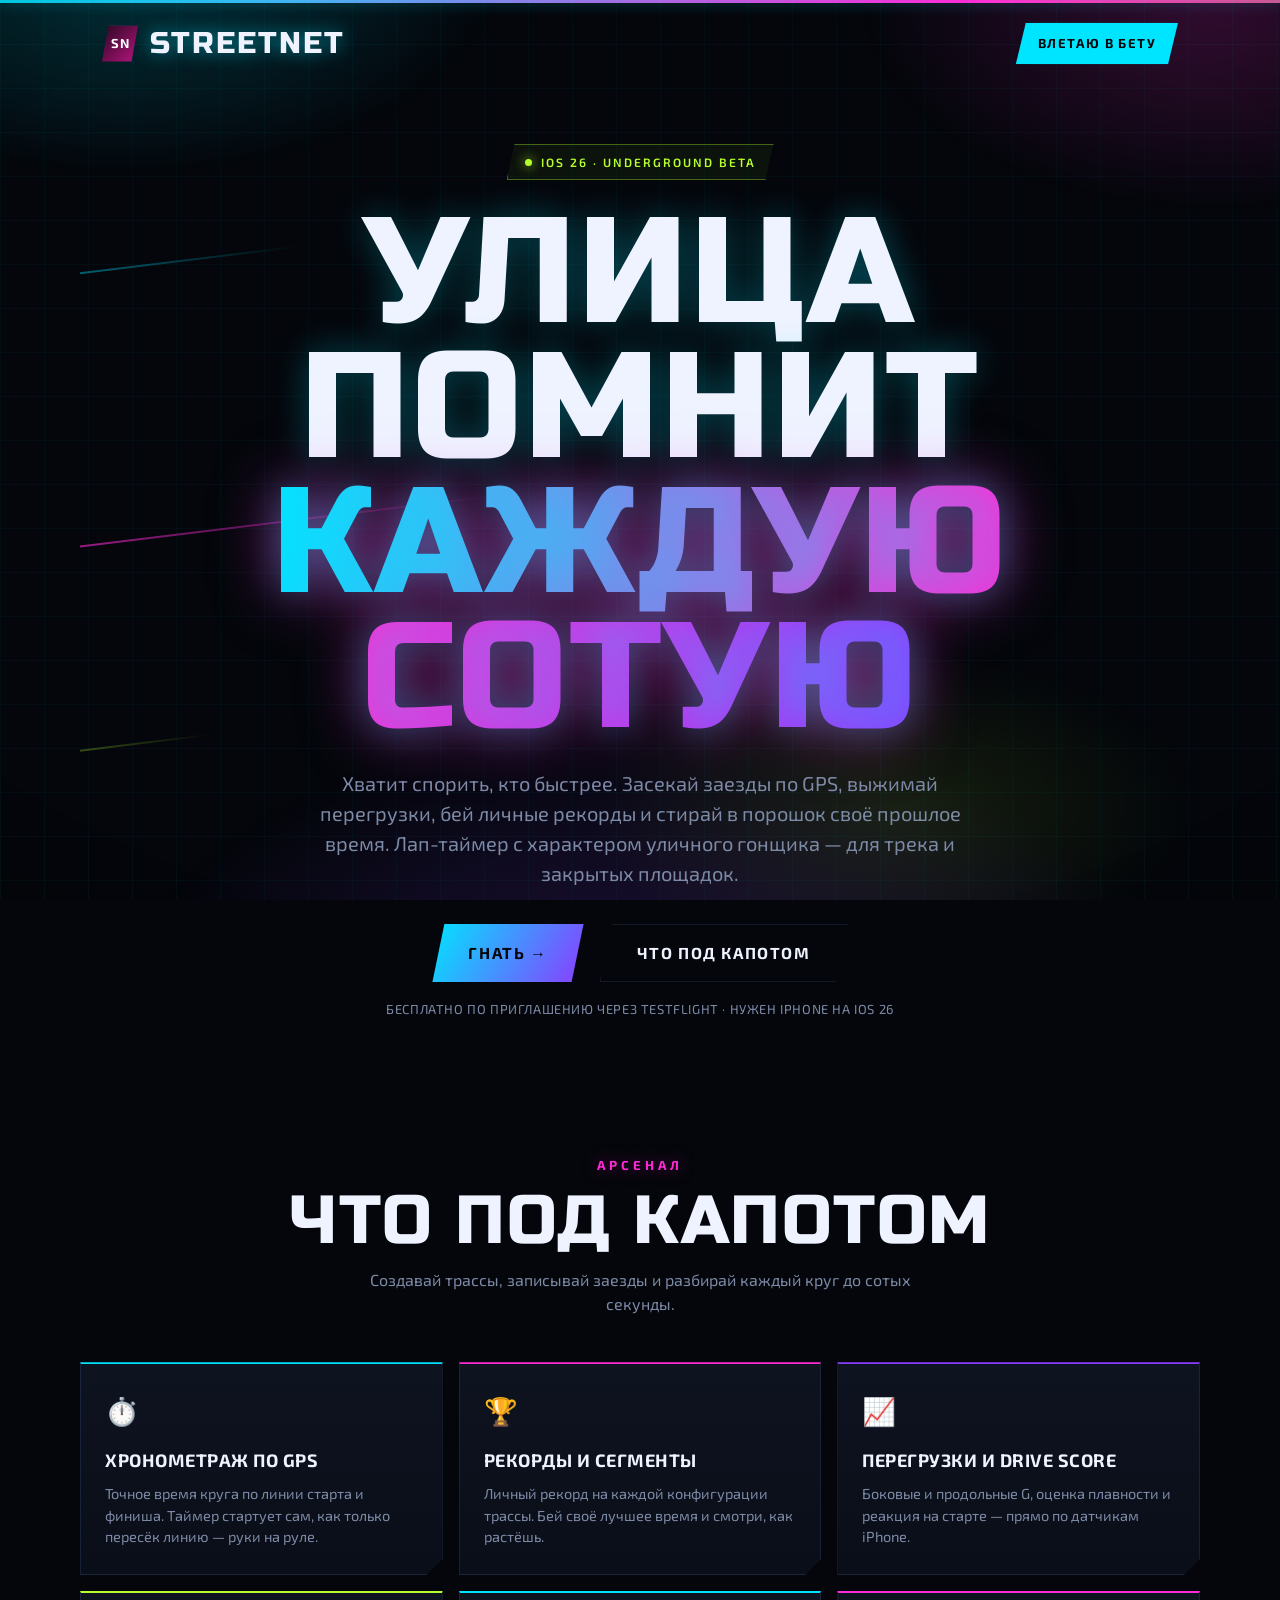
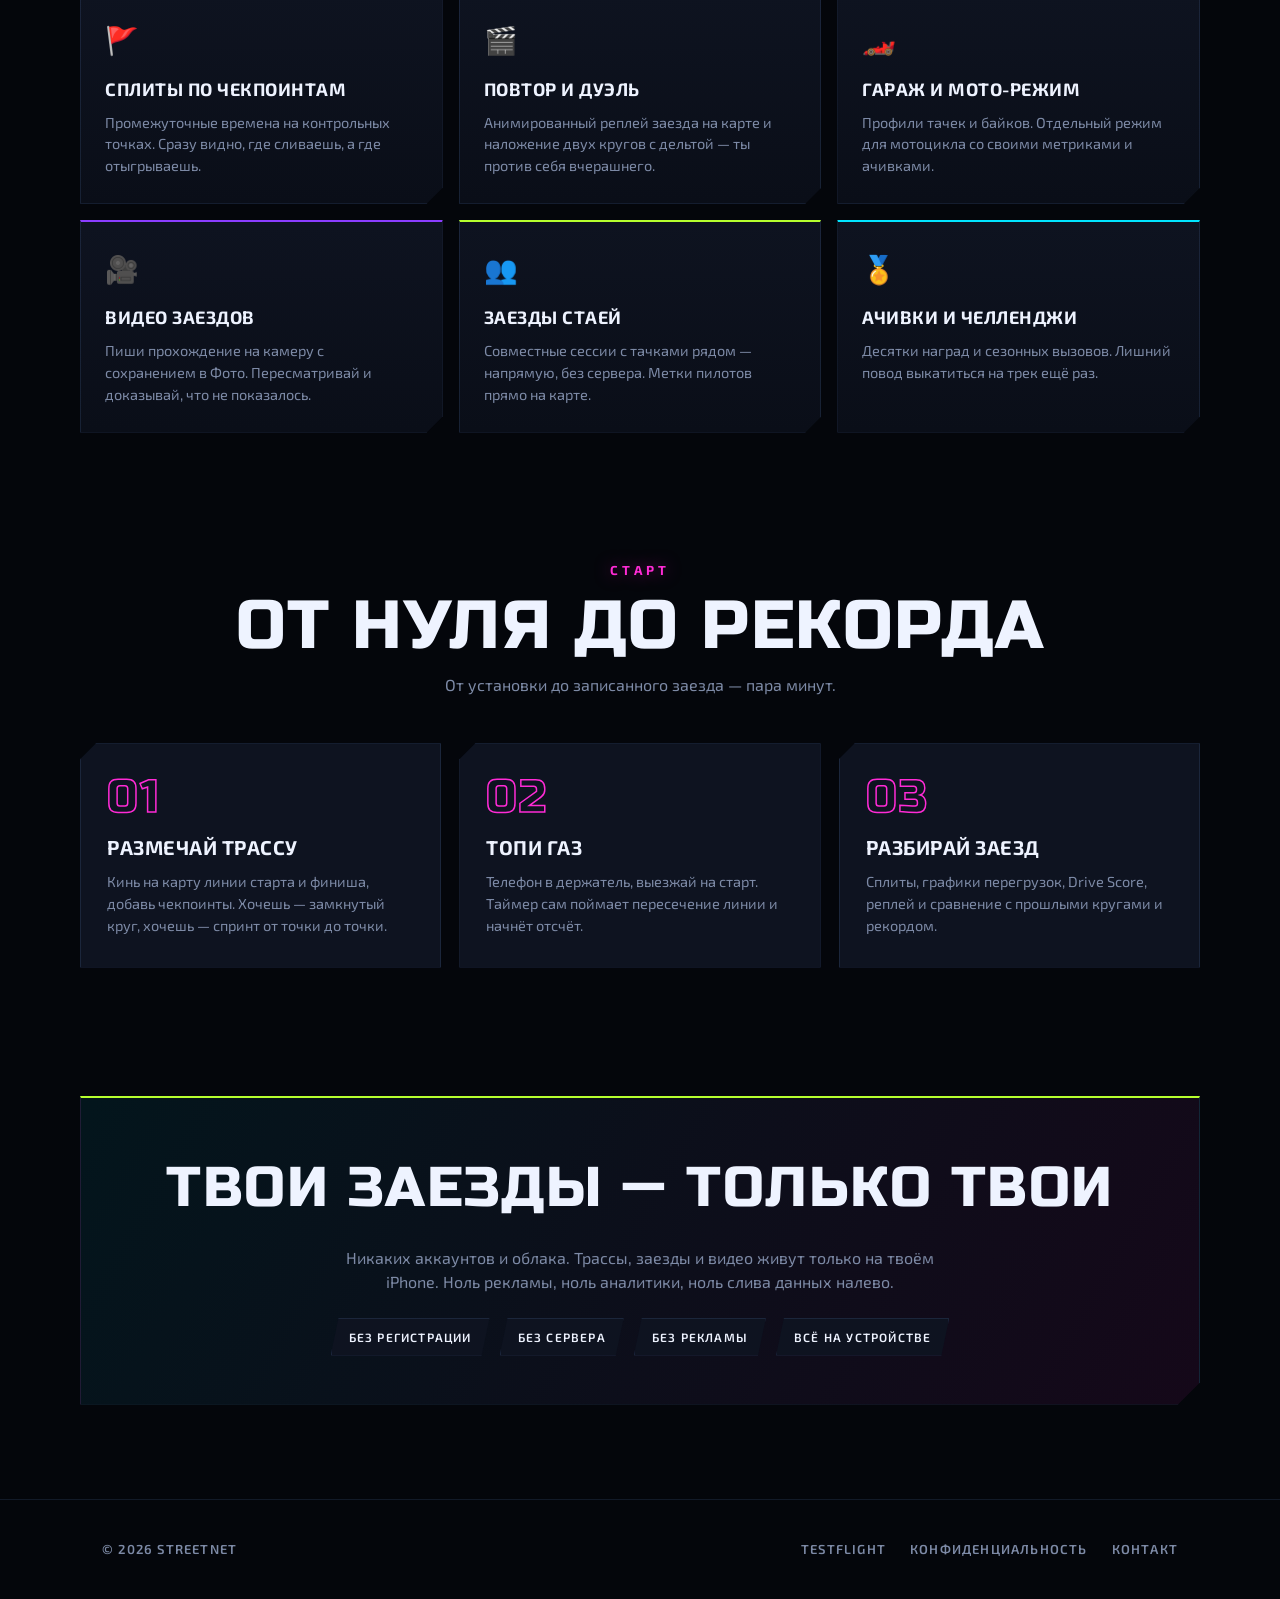
==== index.html @ c1e4ce94 "StreetNet landing + privacy policy (NFS Underground style)" ====
<!DOCTYPE html>
<html lang="ru">
<head>
<meta charset="UTF-8">
<meta name="viewport" content="width=device-width, initial-scale=1.0">
<title>StreetNet — лап-таймер с характером уличного гонщика</title>
<meta name="description" content="StreetNet — лап-таймер и сегменты для машины. Засекай заезды по GPS, выжимай перегрузки, бей рекорды и стирай своё прошлое время. Всё на устройстве.">
<meta property="og:title" content="StreetNet — улица помнит каждую сотую">
<meta property="og:description" content="Лап-таймер и сегменты для машины. Засекай заезды, выжимай перегрузки, бей рекорды.">
<meta property="og:type" content="website">
<link rel="preconnect" href="https://fonts.googleapis.com">
<link rel="preconnect" href="https://fonts.gstatic.com" crossorigin>
<link href="https://fonts.googleapis.com/css2?family=Exo+2:wght@300;400;500;600;700;800&family=Russo+One&display=swap" rel="stylesheet">
<link rel="stylesheet" href="style.css">
</head>
<body>
<div class="topline"></div>

<nav>
  <a class="logo" href="index.html">
    <span class="mark">SN</span>
    <span>StreetNet</span>
  </a>
  <a class="nav-cta" href="https://testflight.apple.com/join/8xhweDEq" target="_blank" rel="noopener"><span>Влетаю в бету</span></a>
</nav>

<main>
  <header class="hero wrap">
    <div class="streaks"><i></i><i></i><i></i></div>
    <div class="badge"><span class="dot"></span><span>iOS 26 · Underground Beta</span></div>
    <h1>Улица помнит<br><span class="grad">каждую сотую</span></h1>
    <p class="lead">Хватит спорить, кто быстрее. Засекай заезды по GPS, выжимай перегрузки, бей личные рекорды и стирай в порошок своё прошлое время. Лап-таймер с характером уличного гонщика — для трека и закрытых площадок.</p>
    <div class="cta-row">
      <a class="btn btn-primary" href="https://testflight.apple.com/join/8xhweDEq" target="_blank" rel="noopener"><span>Гнать →</span></a>
      <a class="btn btn-ghost" href="#features"><span>Что под капотом</span></a>
    </div>
    <p class="fine">Бесплатно по приглашению через TestFlight · нужен iPhone на iOS 26</p>
  </header>

  <section class="block wrap" id="features">
    <div class="eyebrow">Арсенал</div>
    <h2 class="h2">Что под капотом</h2>
    <p class="sub">Создавай трассы, записывай заезды и разбирай каждый круг до сотых секунды.</p>
    <div class="grid">
      <div class="card c-cyan">
        <div class="ico">⏱️</div>
        <h3>Хронометраж по GPS</h3>
        <p>Точное время круга по линии старта и финиша. Таймер стартует сам, как только пересёк линию — руки на руле.</p>
      </div>
      <div class="card c-pink">
        <div class="ico">🏆</div>
        <h3>Рекорды и сегменты</h3>
        <p>Личный рекорд на каждой конфигурации трассы. Бей своё лучшее время и смотри, как растёшь.</p>
      </div>
      <div class="card c-violet">
        <div class="ico">📈</div>
        <h3>Перегрузки и Drive Score</h3>
        <p>Боковые и продольные G, оценка плавности и реакция на старте — прямо по датчикам iPhone.</p>
      </div>
      <div class="card c-lime">
        <div class="ico">🚩</div>
        <h3>Сплиты по чекпоинтам</h3>
        <p>Промежуточные времена на контрольных точках. Сразу видно, где сливаешь, а где отыгрываешь.</p>
      </div>
      <div class="card c-cyan">
        <div class="ico">🎬</div>
        <h3>Повтор и дуэль</h3>
        <p>Анимированный реплей заезда на карте и наложение двух кругов с дельтой — ты против себя вчерашнего.</p>
      </div>
      <div class="card c-pink">
        <div class="ico">🏎️</div>
        <h3>Гараж и мото-режим</h3>
        <p>Профили тачек и байков. Отдельный режим для мотоцикла со своими метриками и ачивками.</p>
      </div>
      <div class="card c-violet">
        <div class="ico">🎥</div>
        <h3>Видео заездов</h3>
        <p>Пиши прохождение на камеру с сохранением в Фото. Пересматривай и доказывай, что не показалось.</p>
      </div>
      <div class="card c-lime">
        <div class="ico">👥</div>
        <h3>Заезды стаей</h3>
        <p>Совместные сессии с тачками рядом — напрямую, без сервера. Метки пилотов прямо на карте.</p>
      </div>
      <div class="card c-cyan">
        <div class="ico">🏅</div>
        <h3>Ачивки и челленджи</h3>
        <p>Десятки наград и сезонных вызовов. Лишний повод выкатиться на трек ещё раз.</p>
      </div>
    </div>
  </section>

  <section class="block wrap">
    <div class="eyebrow">Старт</div>
    <h2 class="h2">От нуля до рекорда</h2>
    <p class="sub">От установки до записанного заезда — пара минут.</p>
    <div class="steps">
      <div class="step">
        <h3>Размечай трассу</h3>
        <p>Кинь на карту линии старта и финиша, добавь чекпоинты. Хочешь — замкнутый круг, хочешь — спринт от точки до точки.</p>
      </div>
      <div class="step">
        <h3>Топи газ</h3>
        <p>Телефон в держатель, выезжай на старт. Таймер сам поймает пересечение линии и начнёт отсчёт.</p>
      </div>
      <div class="step">
        <h3>Разбирай заезд</h3>
        <p>Сплиты, графики перегрузок, Drive Score, реплей и сравнение с прошлыми кругами и рекордом.</p>
      </div>
    </div>
  </section>

  <section class="block wrap">
    <div class="privacy-strip">
      <h2>Твои заезды — только твои</h2>
      <p>Никаких аккаунтов и облака. Трассы, заезды и видео живут только на твоём iPhone. Ноль рекламы, ноль аналитики, ноль слива данных налево.</p>
      <div class="pill-row">
        <span class="pill"><span>Без регистрации</span></span>
        <span class="pill"><span>Без сервера</span></span>
        <span class="pill"><span>Без рекламы</span></span>
        <span class="pill"><span>Всё на устройстве</span></span>
      </div>
    </div>
  </section>
</main>

<footer>
  <div class="wrap foot">
    <div>© 2026 StreetNet</div>
    <div class="links">
      <a href="https://testflight.apple.com/join/8xhweDEq" target="_blank" rel="noopener">TestFlight</a>
      <a href="privacy.html">Конфиденциальность</a>
      <a href="mailto:zhukov531@gmail.com">Контакт</a>
    </div>
  </div>
</footer>

</body>
</html>
---- style.css ----
:root {
  --bg: #04060b;
  --bg-soft: #0a0e18;
  --panel: #0e1320;
  --panel-2: #141a2b;
  --text: #eef3ff;
  --muted: #7d8aa6;
  --cyan: #00e5ff;
  --pink: #ff2bd6;
  --lime: #b6ff2e;
  --violet: #8b3dff;
  --amber: #ff8a00;
  --border: rgba(120,170,255,.12);
  --max: 1120px;
}

* { box-sizing: border-box; margin: 0; padding: 0; }
html { scroll-behavior: smooth; }
body {
  font-family: "Exo 2", -apple-system, BlinkMacSystemFont, "Segoe UI", sans-serif;
  background: var(--bg);
  color: var(--text);
  line-height: 1.5;
  -webkit-font-smoothing: antialiased;
  overflow-x: hidden;
}
a { color: inherit; text-decoration: none; }
.wrap { width: 100%; max-width: var(--max); margin: 0 auto; padding: 0 22px; }

/* wet-night neon ambient */
body::before {
  content: "";
  position: fixed; inset: 0; z-index: 0; pointer-events: none;
  background:
    radial-gradient(48% 40% at 10% -5%, rgba(0,229,255,.22), transparent 62%),
    radial-gradient(45% 38% at 95% 0%, rgba(255,43,214,.20), transparent 62%),
    radial-gradient(70% 60% at 50% 116%, rgba(139,61,255,.22), transparent 60%),
    radial-gradient(40% 30% at 70% 90%, rgba(182,255,46,.10), transparent 60%);
}
/* tech grid + vignette */
body::after {
  content: "";
  position: fixed; inset: 0; z-index: 0; pointer-events: none;
  background-image:
    linear-gradient(rgba(0,229,255,.035) 1px, transparent 1px),
    linear-gradient(90deg, rgba(0,229,255,.035) 1px, transparent 1px),
    radial-gradient(120% 100% at 50% 50%, transparent 55%, rgba(0,0,0,.6) 100%);
  background-size: 44px 44px, 44px 44px, 100% 100%;
}
main, nav, footer { position: relative; z-index: 1; }

/* running neon strip */
.topline { height: 3px; width: 100%; background: linear-gradient(90deg, var(--cyan), var(--pink), var(--lime), var(--violet), var(--cyan)); background-size: 300% 100%; animation: slide 5s linear infinite; box-shadow: 0 0 14px rgba(0,229,255,.5); }
@keyframes slide { to { background-position: 300% 0; } }

/* nav */
nav { display: flex; align-items: center; justify-content: space-between; padding: 18px 22px; max-width: var(--max); margin: 0 auto; }
.logo { display: flex; align-items: center; gap: 12px; font-family: "Russo One", sans-serif; font-size: 30px; letter-spacing: 2px; text-transform: uppercase; }
.logo .mark {
  width: 36px; height: 36px;
  background: linear-gradient(135deg, #2a0820, #b6147f);
  display: grid; place-items: center;
  clip-path: polygon(18% 0, 100% 0, 82% 100%, 0 100%);
  font-family: "Exo 2"; font-weight: 700; font-size: 13px; color: #fff; letter-spacing: .5px;
  box-shadow: 0 0 22px rgba(255,43,214,.6);
}
.logo span:last-child { text-shadow: 0 0 18px rgba(0,229,255,.55); }
.nav-cta {
  padding: 11px 22px; font-family: "Exo 2"; font-weight: 700; font-size: 13px; text-transform: uppercase; letter-spacing: 1.4px;
  color: #04060b; background: var(--cyan);
  clip-path: polygon(10px 0, 100% 0, calc(100% - 10px) 100%, 0 100%);
  box-shadow: 0 0 24px rgba(0,229,255,.5); transition: box-shadow .15s, transform .15s;
}
.nav-cta:hover { box-shadow: 0 0 40px rgba(0,229,255,.9); transform: translateY(-1px); }

/* hero */
.hero { text-align: center; padding: 60px 0 72px; position: relative; }
.hero .streaks { position: absolute; inset: 0; overflow: hidden; pointer-events: none; z-index: -1; opacity: .6; }
.hero .streaks i { position: absolute; height: 2px; left: -40%; width: 60%; transform: skewY(-7deg); animation: streak 3s linear infinite; }
.hero .streaks i:nth-child(1){ top: 20%; background: linear-gradient(90deg, transparent, var(--cyan), transparent); }
.hero .streaks i:nth-child(2){ top: 46%; width: 78%; background: linear-gradient(90deg, transparent, var(--pink), transparent); animation-delay: 1s; animation-duration: 2.4s; }
.hero .streaks i:nth-child(3){ top: 68%; width: 52%; background: linear-gradient(90deg, transparent, var(--lime), transparent); animation-delay: .5s; animation-duration: 3.6s; }
@keyframes streak { from { left: -60%; opacity: 0; } 12%{opacity:1;} 88%{opacity:1;} to { left: 112%; opacity: 0; } }

.badge {
  display: inline-flex; align-items: center; gap: 9px;
  padding: 8px 17px; font-family: "Exo 2"; font-weight: 600; font-size: 12px; letter-spacing: 2px; text-transform: uppercase; color: var(--lime);
  background: rgba(182,255,46,.05); border: 1px solid rgba(182,255,46,.35);
  clip-path: polygon(8px 0, 100% 0, calc(100% - 8px) 100%, 0 100%); margin-bottom: 26px;
}
.badge .dot { width: 7px; height: 7px; border-radius: 50%; background: var(--lime); box-shadow: 0 0 12px var(--lime); animation: pulse 1.3s ease-in-out infinite; }
@keyframes pulse { 50% { opacity: .3; } }

.hero h1 {
  font-family: "Russo One", sans-serif; text-transform: uppercase;
  font-size: clamp(54px, 13vw, 150px); line-height: .9; letter-spacing: 2px; font-weight: 400;
  margin-bottom: 22px; text-shadow: 0 0 36px rgba(0,229,255,.3);
}
.hero h1 .grad {
  background: linear-gradient(100deg, var(--cyan), var(--pink) 55%, var(--violet));
  -webkit-background-clip: text; background-clip: text; -webkit-text-fill-color: transparent;
  filter: drop-shadow(0 0 30px rgba(255,43,214,.6));
}
.hero p.lead { font-size: clamp(16px, 2.4vw, 20px); color: var(--muted); max-width: 650px; margin: 0 auto 36px; font-weight: 400; }
.cta-row { display: flex; gap: 16px; justify-content: center; flex-wrap: wrap; }

.btn {
  display: inline-flex; align-items: center; gap: 10px;
  padding: 16px 36px; font-family: "Exo 2"; font-weight: 700; font-size: 16px; text-transform: uppercase; letter-spacing: 1.6px;
  clip-path: polygon(12px 0, 100% 0, calc(100% - 12px) 100%, 0 100%);
  transition: transform .15s, box-shadow .15s;
}
.btn-primary { background: linear-gradient(120deg, var(--cyan), var(--violet)); color: #04060b; box-shadow: 0 0 36px rgba(0,229,255,.55); }
.btn-primary:hover { transform: translateY(-2px); box-shadow: 0 0 56px rgba(0,229,255,.9); }
.btn-ghost { background: transparent; color: var(--text); border: 1px solid var(--border); }
.btn-ghost:hover { transform: translateY(-2px); border-color: var(--pink); box-shadow: 0 0 30px rgba(255,43,214,.4); }
.hero .fine { margin-top: 18px; font-size: 13px; color: var(--muted); letter-spacing: .6px; text-transform: uppercase; }

/* sections */
section.block { padding: 64px 0; }
.eyebrow { text-align: center; color: var(--pink); font-family: "Exo 2"; font-weight: 700; font-size: 13px; letter-spacing: 4px; text-transform: uppercase; margin-bottom: 14px; text-shadow: 0 0 16px rgba(255,43,214,.5); }
.h2 { text-align: center; font-family: "Russo One", sans-serif; text-transform: uppercase; font-size: clamp(36px, 7vw, 68px); font-weight: 400; letter-spacing: 1.5px; line-height: .96; margin-bottom: 14px; }
.sub { text-align: center; color: var(--muted); max-width: 580px; margin: 0 auto 46px; font-size: 16px; }

/* features */
.grid { display: grid; grid-template-columns: repeat(3, 1fr); gap: 16px; }
.card {
  background: linear-gradient(180deg, var(--panel), var(--bg-soft));
  border: 1px solid var(--border); border-top: 2px solid var(--cyan);
  clip-path: polygon(0 0, 100% 0, 100% calc(100% - 16px), calc(100% - 16px) 100%, 0 100%);
  padding: 26px 24px; transition: transform .18s, box-shadow .18s;
}
.card.c-pink { border-top-color: var(--pink); }
.card.c-violet { border-top-color: var(--violet); }
.card.c-lime { border-top-color: var(--lime); }
.card:hover { transform: translateY(-5px); box-shadow: 0 10px 34px rgba(0,229,255,.16); }
.card.c-pink:hover { box-shadow: 0 10px 34px rgba(255,43,214,.18); }
.card.c-violet:hover { box-shadow: 0 10px 34px rgba(139,61,255,.18); }
.card.c-lime:hover { box-shadow: 0 10px 34px rgba(182,255,46,.16); }
.card .ico { font-size: 27px; margin-bottom: 16px; }
.card h3 { font-family: "Exo 2"; font-weight: 700; text-transform: uppercase; font-size: 18px; letter-spacing: .5px; margin-bottom: 9px; }
.card p { color: var(--muted); font-size: 14.5px; }

/* steps */
.steps { display: grid; grid-template-columns: repeat(3,1fr); gap: 18px; counter-reset: step; }
.step { background: var(--panel); border: 1px solid var(--border); padding: 30px 26px; position: relative; clip-path: polygon(16px 0, 100% 0, 100% 100%, 0 100%, 0 16px); }
.step::before {
  counter-increment: step; content: "0" counter(step);
  font-family: "Russo One"; font-size: 46px; color: transparent;
  -webkit-text-stroke: 1.5px var(--pink); display: block; margin-bottom: 12px; line-height: 1; letter-spacing: 2px;
}
.step h3 { font-family: "Exo 2"; font-weight: 700; text-transform: uppercase; font-size: 20px; letter-spacing: .5px; margin-bottom: 9px; }
.step p { color: var(--muted); font-size: 14.5px; }

/* privacy strip */
.privacy-strip {
  background: linear-gradient(120deg, rgba(0,229,255,.07), rgba(255,43,214,.07));
  border: 1px solid var(--border); border-top: 2px solid var(--lime);
  clip-path: polygon(0 0, 100% 0, 100% calc(100% - 22px), calc(100% - 22px) 100%, 0 100%);
  padding: 48px 34px; text-align: center;
}
.privacy-strip h2 { font-family: "Russo One"; text-transform: uppercase; font-size: clamp(30px,5.5vw,56px); font-weight: 400; letter-spacing: 1.5px; margin-bottom: 16px; }
.privacy-strip p { color: var(--muted); max-width: 620px; margin: 0 auto 24px; font-size: 16px; }
.pill-row { display: flex; gap: 10px; justify-content: center; flex-wrap: wrap; }
.pill { padding: 9px 17px; font-family: "Exo 2"; font-weight: 600; font-size: 12px; text-transform: uppercase; letter-spacing: 1.2px; background: var(--panel); border: 1px solid var(--border); color: var(--text); clip-path: polygon(8px 0, 100% 0, calc(100% - 8px) 100%, 0 100%); }

/* footer */
footer { border-top: 1px solid var(--border); padding: 40px 0; margin-top: 30px; }
.foot { display: flex; align-items: center; justify-content: space-between; gap: 16px; flex-wrap: wrap; color: var(--muted); font-size: 13px; text-transform: uppercase; letter-spacing: 1.2px; font-weight: 600; }
.foot a:hover { color: var(--cyan); }
.foot .links { display: flex; gap: 24px; }

/* legal page */
.legal { max-width: 780px; margin: 0 auto; padding: 44px 22px 80px; }
.legal h1 { font-family: "Russo One"; text-transform: uppercase; font-size: clamp(38px,6.5vw,68px); font-weight: 400; letter-spacing: 1.5px; margin-bottom: 10px; }
.legal .updated { color: var(--muted); font-size: 13px; text-transform: uppercase; letter-spacing: 1px; margin-bottom: 34px; }
.legal h2 { font-family: "Exo 2"; font-weight: 700; text-transform: uppercase; font-size: 22px; letter-spacing: .5px; margin: 36px 0 12px; }
.legal p, .legal li { color: #c2cbdd; font-size: 15.5px; margin-bottom: 12px; }
.legal ul { padding-left: 22px; margin-bottom: 12px; }
.legal li { margin-bottom: 8px; }
.legal strong { color: var(--text); font-weight: 600; }
.legal a.back { display: inline-block; margin-bottom: 30px; color: var(--pink); font-size: 13px; text-transform: uppercase; letter-spacing: 1px; }
.legal a:not(.back) { color: var(--cyan); }
.legal .box { background: var(--panel); border: 1px solid var(--border); border-left: 3px solid var(--lime); padding: 22px 24px; margin: 20px 0; clip-path: polygon(0 0, 100% 0, 100% calc(100% - 12px), calc(100% - 12px) 100%, 0 100%); }

@media (max-width: 760px) {
  .grid, .steps { grid-template-columns: 1fr; }
  nav { padding: 14px 16px; }
  .hero { padding: 40px 0 48px; }
}
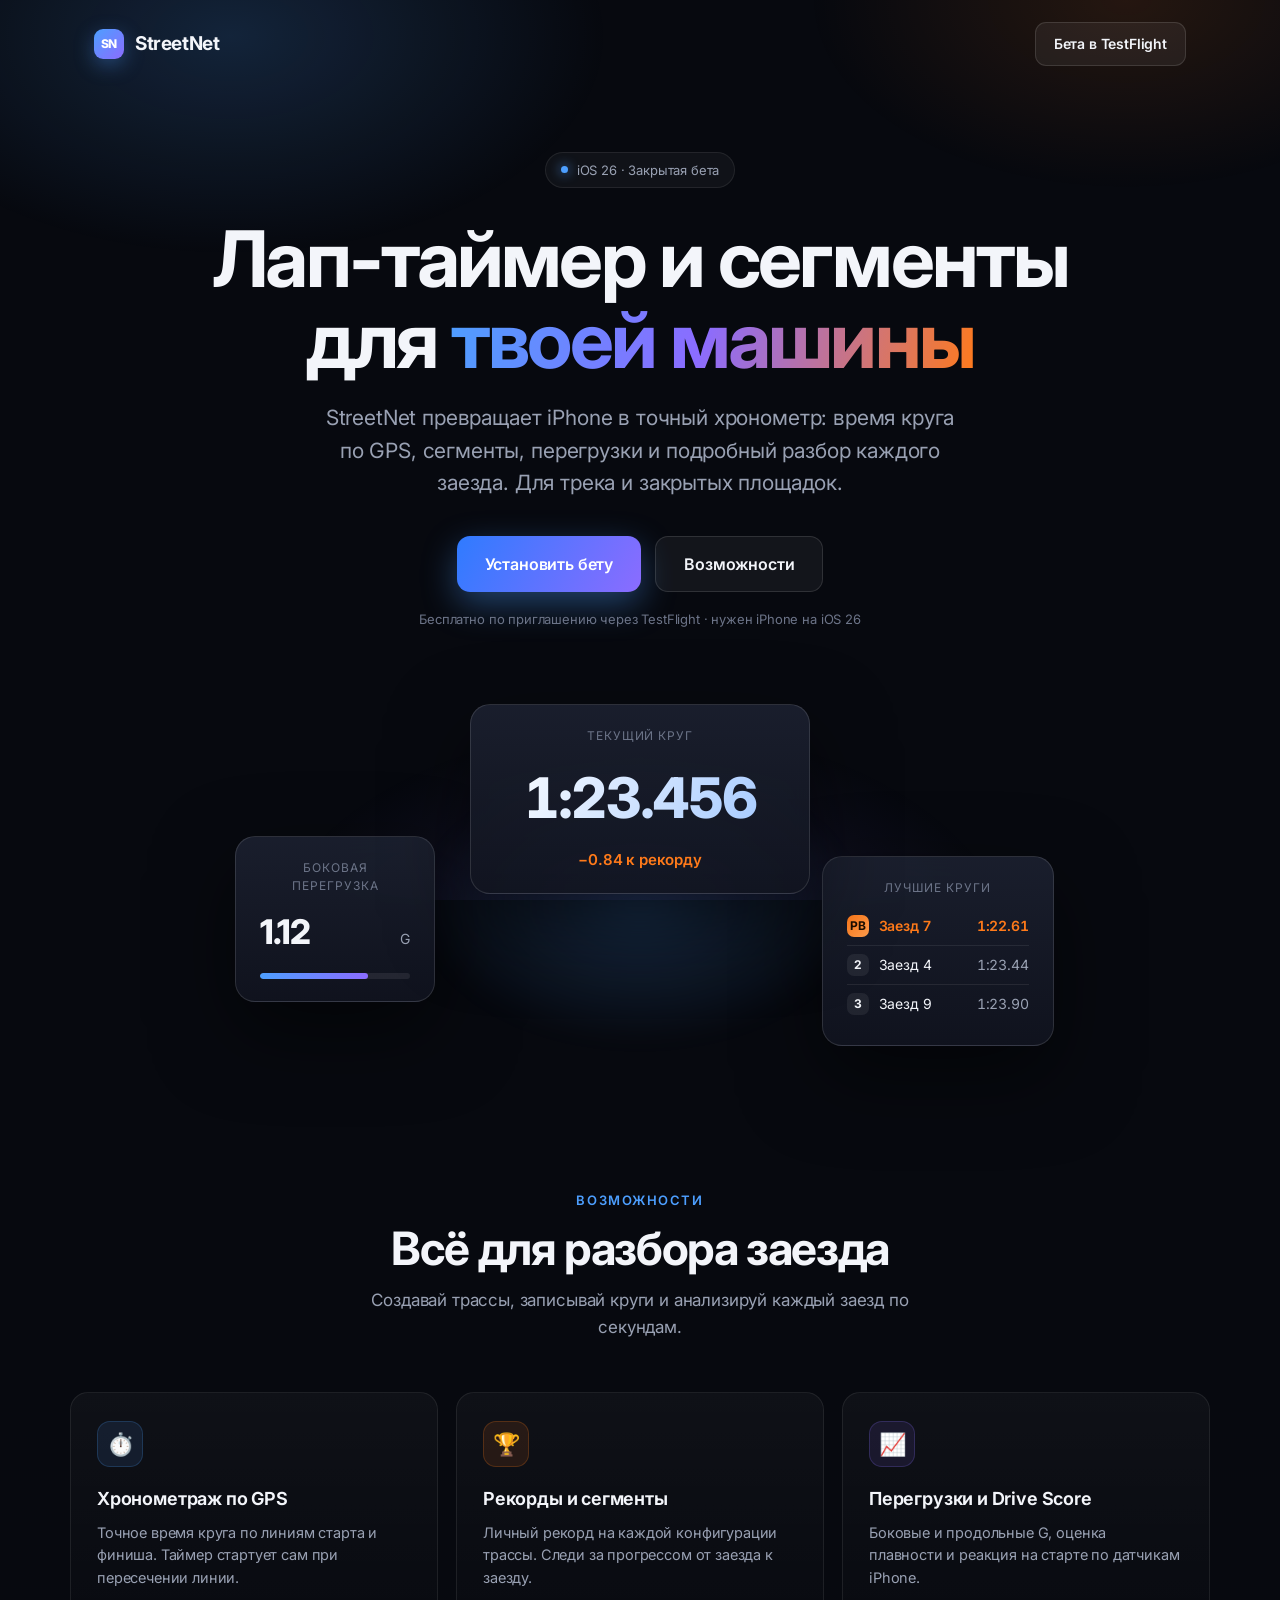
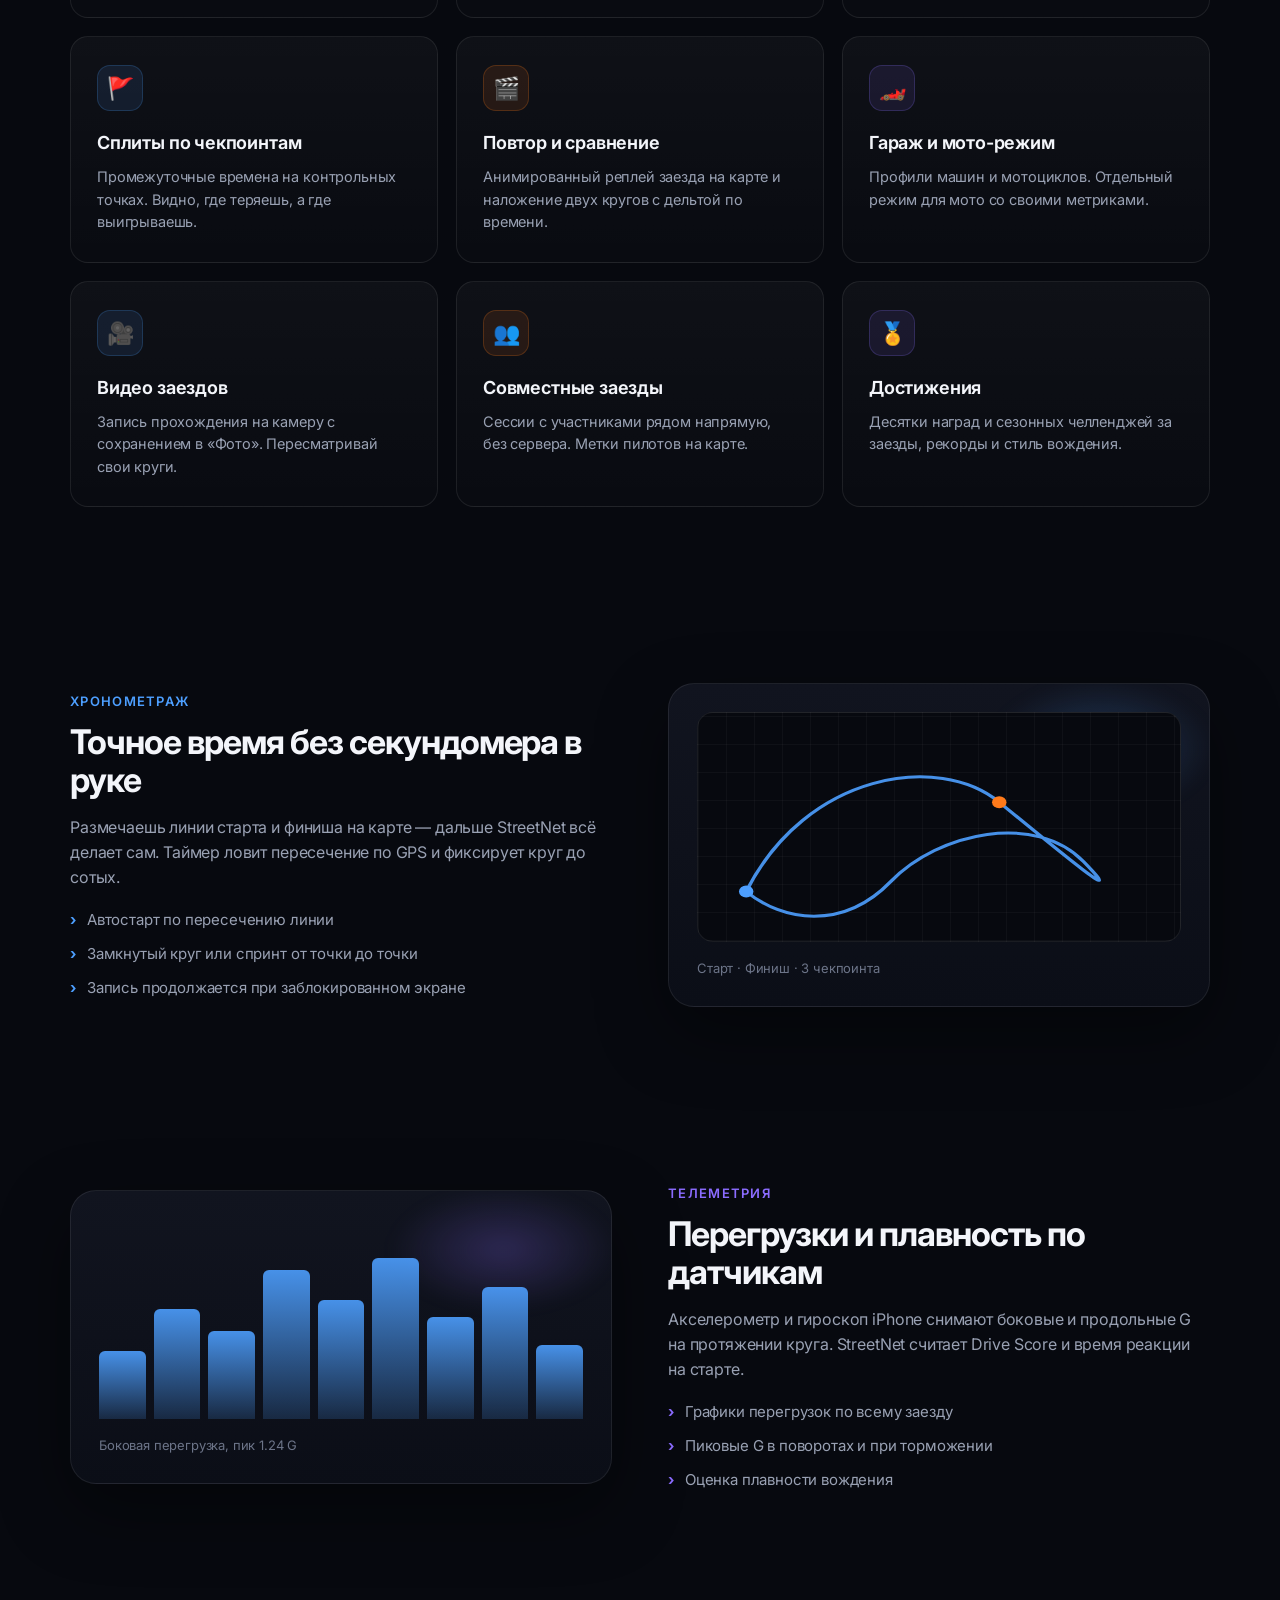
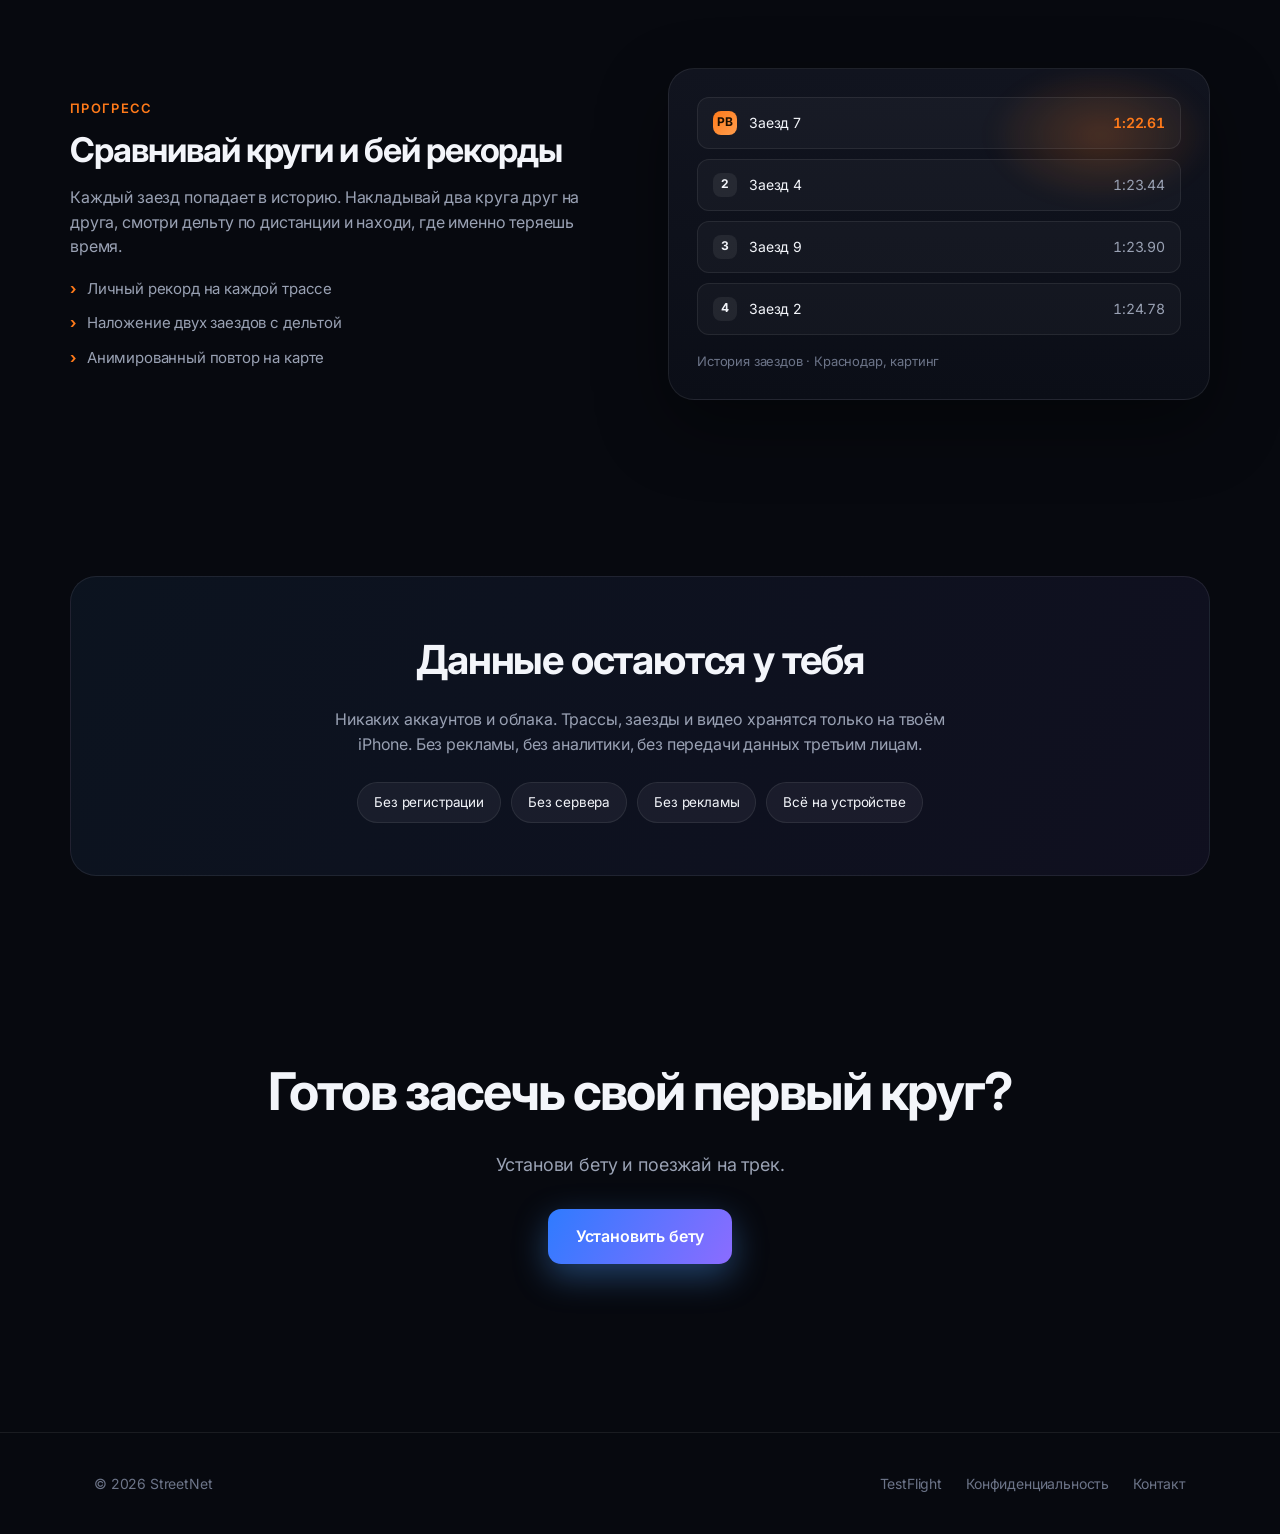
==== commit 22ae2d95: "Redesign landing in premium dark style (huly.io reference), Inter font, product showcase, responsive" ====
--- a/index.html
+++ b/index.html
@@ -3,124 +3,215 @@
 <head>
 <meta charset="UTF-8">
 <meta name="viewport" content="width=device-width, initial-scale=1.0">
-<title>StreetNet — лап-таймер с характером уличного гонщика</title>
-<meta name="description" content="StreetNet — лап-таймер и сегменты для машины. Засекай заезды по GPS, выжимай перегрузки, бей рекорды и стирай своё прошлое время. Всё на устройстве.">
-<meta property="og:title" content="StreetNet — улица помнит каждую сотую">
-<meta property="og:description" content="Лап-таймер и сегменты для машины. Засекай заезды, выжимай перегрузки, бей рекорды.">
+<title>StreetNet — лап-таймер и сегменты для машины</title>
+<meta name="description" content="StreetNet превращает iPhone в точный лап-таймер: время круга по GPS, сегменты, перегрузки и разбор каждого заезда. Всё на устройстве.">
+<meta property="og:title" content="StreetNet — лап-таймер и сегменты для машины">
+<meta property="og:description" content="Время круга по GPS, сегменты, перегрузки и разбор каждого заезда. Всё на устройстве.">
 <meta property="og:type" content="website">
 <link rel="preconnect" href="https://fonts.googleapis.com">
 <link rel="preconnect" href="https://fonts.gstatic.com" crossorigin>
-<link href="https://fonts.googleapis.com/css2?family=Exo+2:wght@300;400;500;600;700;800&family=Russo+One&display=swap" rel="stylesheet">
+<link href="https://fonts.googleapis.com/css2?family=Inter:wght@300;400;500;600;700;800&display=swap" rel="stylesheet">
 <link rel="stylesheet" href="style.css">
 </head>
 <body>
-<div class="topline"></div>
 
 <nav>
   <a class="logo" href="index.html">
     <span class="mark">SN</span>
     <span>StreetNet</span>
   </a>
-  <a class="nav-cta" href="https://testflight.apple.com/join/8xhweDEq" target="_blank" rel="noopener"><span>Влетаю в бету</span></a>
+  <a class="nav-cta" href="https://testflight.apple.com/join/8xhweDEq" target="_blank" rel="noopener">Бета в TestFlight</a>
 </nav>
 
 <main>
   <header class="hero wrap">
-    <div class="streaks"><i></i><i></i><i></i></div>
-    <div class="badge"><span class="dot"></span><span>iOS 26 · Underground Beta</span></div>
-    <h1>Улица помнит<br><span class="grad">каждую сотую</span></h1>
-    <p class="lead">Хватит спорить, кто быстрее. Засекай заезды по GPS, выжимай перегрузки, бей личные рекорды и стирай в порошок своё прошлое время. Лап-таймер с характером уличного гонщика — для трека и закрытых площадок.</p>
+    <div class="badge"><span class="dot"></span> iOS 26 · Закрытая бета</div>
+    <h1>Лап-таймер и сегменты<br>для <span class="grad">твоей машины</span></h1>
+    <p class="lead">StreetNet превращает iPhone в точный хронометр: время круга по GPS, сегменты, перегрузки и подробный разбор каждого заезда. Для трека и закрытых площадок.</p>
     <div class="cta-row">
-      <a class="btn btn-primary" href="https://testflight.apple.com/join/8xhweDEq" target="_blank" rel="noopener"><span>Гнать →</span></a>
-      <a class="btn btn-ghost" href="#features"><span>Что под капотом</span></a>
+      <a class="btn btn-primary" href="https://testflight.apple.com/join/8xhweDEq" target="_blank" rel="noopener">Установить бету</a>
+      <a class="btn btn-ghost" href="#features">Возможности</a>
     </div>
     <p class="fine">Бесплатно по приглашению через TestFlight · нужен iPhone на iOS 26</p>
+
+    <div class="showcase">
+      <div class="glow"></div>
+      <div class="glasscard sc-timer">
+        <div class="lbl">Текущий круг</div>
+        <div class="time">1:23.456</div>
+        <div class="delta">−0.84 к рекорду</div>
+      </div>
+      <div class="glasscard sc-g">
+        <div class="lbl">Боковая перегрузка</div>
+        <div class="row"><span class="big">1.12</span><span class="unit">G</span></div>
+        <div class="bar"><i></i></div>
+      </div>
+      <div class="glasscard sc-pb">
+        <div class="lbl">Лучшие круги</div>
+        <div class="pbrow best"><span class="pos">PB</span> Заезд 7 <span class="t">1:22.61</span></div>
+        <div class="pbrow"><span class="pos">2</span> Заезд 4 <span class="t">1:23.44</span></div>
+        <div class="pbrow"><span class="pos">3</span> Заезд 9 <span class="t">1:23.90</span></div>
+      </div>
+    </div>
   </header>
 
   <section class="block wrap" id="features">
-    <div class="eyebrow">Арсенал</div>
-    <h2 class="h2">Что под капотом</h2>
-    <p class="sub">Создавай трассы, записывай заезды и разбирай каждый круг до сотых секунды.</p>
+    <div class="eyebrow">Возможности</div>
+    <h2 class="h2">Всё для разбора заезда</h2>
+    <p class="sub">Создавай трассы, записывай круги и анализируй каждый заезд по секундам.</p>
     <div class="grid">
-      <div class="card c-cyan">
+      <div class="card">
         <div class="ico">⏱️</div>
         <h3>Хронометраж по GPS</h3>
-        <p>Точное время круга по линии старта и финиша. Таймер стартует сам, как только пересёк линию — руки на руле.</p>
-      </div>
-      <div class="card c-pink">
+        <p>Точное время круга по линиям старта и финиша. Таймер стартует сам при пересечении линии.</p>
+      </div>
+      <div class="card i-orange">
         <div class="ico">🏆</div>
         <h3>Рекорды и сегменты</h3>
-        <p>Личный рекорд на каждой конфигурации трассы. Бей своё лучшее время и смотри, как растёшь.</p>
-      </div>
-      <div class="card c-violet">
+        <p>Личный рекорд на каждой конфигурации трассы. Следи за прогрессом от заезда к заезду.</p>
+      </div>
+      <div class="card i-violet">
         <div class="ico">📈</div>
         <h3>Перегрузки и Drive Score</h3>
-        <p>Боковые и продольные G, оценка плавности и реакция на старте — прямо по датчикам iPhone.</p>
-      </div>
-      <div class="card c-lime">
+        <p>Боковые и продольные G, оценка плавности и реакция на старте по датчикам iPhone.</p>
+      </div>
+      <div class="card">
         <div class="ico">🚩</div>
         <h3>Сплиты по чекпоинтам</h3>
-        <p>Промежуточные времена на контрольных точках. Сразу видно, где сливаешь, а где отыгрываешь.</p>
-      </div>
-      <div class="card c-cyan">
+        <p>Промежуточные времена на контрольных точках. Видно, где теряешь, а где выигрываешь.</p>
+      </div>
+      <div class="card i-orange">
         <div class="ico">🎬</div>
-        <h3>Повтор и дуэль</h3>
-        <p>Анимированный реплей заезда на карте и наложение двух кругов с дельтой — ты против себя вчерашнего.</p>
-      </div>
-      <div class="card c-pink">
+        <h3>Повтор и сравнение</h3>
+        <p>Анимированный реплей заезда на карте и наложение двух кругов с дельтой по времени.</p>
+      </div>
+      <div class="card i-violet">
         <div class="ico">🏎️</div>
         <h3>Гараж и мото-режим</h3>
-        <p>Профили тачек и байков. Отдельный режим для мотоцикла со своими метриками и ачивками.</p>
-      </div>
-      <div class="card c-violet">
+        <p>Профили машин и мотоциклов. Отдельный режим для мото со своими метриками.</p>
+      </div>
+      <div class="card">
         <div class="ico">🎥</div>
         <h3>Видео заездов</h3>
-        <p>Пиши прохождение на камеру с сохранением в Фото. Пересматривай и доказывай, что не показалось.</p>
-      </div>
-      <div class="card c-lime">
+        <p>Запись прохождения на камеру с сохранением в «Фото». Пересматривай свои круги.</p>
+      </div>
+      <div class="card i-orange">
         <div class="ico">👥</div>
-        <h3>Заезды стаей</h3>
-        <p>Совместные сессии с тачками рядом — напрямую, без сервера. Метки пилотов прямо на карте.</p>
-      </div>
-      <div class="card c-cyan">
+        <h3>Совместные заезды</h3>
+        <p>Сессии с участниками рядом напрямую, без сервера. Метки пилотов на карте.</p>
+      </div>
+      <div class="card i-violet">
         <div class="ico">🏅</div>
-        <h3>Ачивки и челленджи</h3>
-        <p>Десятки наград и сезонных вызовов. Лишний повод выкатиться на трек ещё раз.</p>
-      </div>
-    </div>
-  </section>
-
-  <section class="block wrap">
-    <div class="eyebrow">Старт</div>
-    <h2 class="h2">От нуля до рекорда</h2>
-    <p class="sub">От установки до записанного заезда — пара минут.</p>
-    <div class="steps">
-      <div class="step">
-        <h3>Размечай трассу</h3>
-        <p>Кинь на карту линии старта и финиша, добавь чекпоинты. Хочешь — замкнутый круг, хочешь — спринт от точки до точки.</p>
-      </div>
-      <div class="step">
-        <h3>Топи газ</h3>
-        <p>Телефон в держатель, выезжай на старт. Таймер сам поймает пересечение линии и начнёт отсчёт.</p>
-      </div>
-      <div class="step">
-        <h3>Разбирай заезд</h3>
-        <p>Сплиты, графики перегрузок, Drive Score, реплей и сравнение с прошлыми кругами и рекордом.</p>
+        <h3>Достижения</h3>
+        <p>Десятки наград и сезонных челленджей за заезды, рекорды и стиль вождения.</p>
+      </div>
+    </div>
+  </section>
+
+  <section class="block wrap">
+    <div class="split t-blue">
+      <div class="copy">
+        <div class="tag">Хронометраж</div>
+        <h3>Точное время без секундомера в руке</h3>
+        <p>Размечаешь линии старта и финиша на карте — дальше StreetNet всё делает сам. Таймер ловит пересечение по GPS и фиксирует круг до сотых.</p>
+        <ul>
+          <li>Автостарт по пересечению линии</li>
+          <li>Замкнутый круг или спринт от точки до точки</li>
+          <li>Запись продолжается при заблокированном экране</li>
+        </ul>
+      </div>
+      <div class="visual">
+        <div class="panel">
+          <div class="glow"></div>
+          <div class="mapmock">
+            <svg viewBox="0 0 400 230" preserveAspectRatio="none">
+              <path d="M40 180 C 90 60, 200 40, 250 90 S 360 200, 320 150 S 200 120, 160 170 S 70 210, 40 180 Z" fill="none" stroke="#4d9fff" stroke-width="3" opacity="0.9"/>
+              <circle cx="40" cy="180" r="6" fill="#4d9fff"/>
+              <circle cx="250" cy="90" r="6" fill="#ff7a1a"/>
+            </svg>
+          </div>
+          <div class="cap">Старт · Финиш · 3 чекпоинта</div>
+        </div>
+      </div>
+    </div>
+  </section>
+
+  <section class="block wrap">
+    <div class="split rev t-violet">
+      <div class="copy">
+        <div class="tag">Телеметрия</div>
+        <h3>Перегрузки и плавность по датчикам</h3>
+        <p>Акселерометр и гироскоп iPhone снимают боковые и продольные G на протяжении круга. StreetNet считает Drive Score и время реакции на старте.</p>
+        <ul>
+          <li>Графики перегрузок по всему заезду</li>
+          <li>Пиковые G в поворотах и при торможении</li>
+          <li>Оценка плавности вождения</li>
+        </ul>
+      </div>
+      <div class="visual">
+        <div class="panel">
+          <div class="glow"></div>
+          <div class="chart">
+            <div class="bar" style="height:40%"></div>
+            <div class="bar" style="height:65%"></div>
+            <div class="bar" style="height:52%"></div>
+            <div class="bar" style="height:88%"></div>
+            <div class="bar" style="height:70%"></div>
+            <div class="bar" style="height:95%"></div>
+            <div class="bar" style="height:60%"></div>
+            <div class="bar" style="height:78%"></div>
+            <div class="bar" style="height:44%"></div>
+          </div>
+          <div class="cap">Боковая перегрузка, пик 1.24 G</div>
+        </div>
+      </div>
+    </div>
+  </section>
+
+  <section class="block wrap">
+    <div class="split t-orange">
+      <div class="copy">
+        <div class="tag">Прогресс</div>
+        <h3>Сравнивай круги и бей рекорды</h3>
+        <p>Каждый заезд попадает в историю. Накладывай два круга друг на друга, смотри дельту по дистанции и находи, где именно теряешь время.</p>
+        <ul>
+          <li>Личный рекорд на каждой трассе</li>
+          <li>Наложение двух заездов с дельтой</li>
+          <li>Анимированный повтор на карте</li>
+        </ul>
+      </div>
+      <div class="visual">
+        <div class="panel">
+          <div class="glow"></div>
+          <div class="listmock">
+            <div class="li top"><span class="n">PB</span> Заезд 7 <span class="tm">1:22.61</span></div>
+            <div class="li"><span class="n">2</span> Заезд 4 <span class="tm">1:23.44</span></div>
+            <div class="li"><span class="n">3</span> Заезд 9 <span class="tm">1:23.90</span></div>
+            <div class="li"><span class="n">4</span> Заезд 2 <span class="tm">1:24.78</span></div>
+          </div>
+          <div class="cap">История заездов · Краснодар, картинг</div>
+        </div>
       </div>
     </div>
   </section>
 
   <section class="block wrap">
     <div class="privacy-strip">
-      <h2>Твои заезды — только твои</h2>
-      <p>Никаких аккаунтов и облака. Трассы, заезды и видео живут только на твоём iPhone. Ноль рекламы, ноль аналитики, ноль слива данных налево.</p>
+      <h2>Данные остаются у тебя</h2>
+      <p>Никаких аккаунтов и облака. Трассы, заезды и видео хранятся только на твоём iPhone. Без рекламы, без аналитики, без передачи данных третьим лицам.</p>
       <div class="pill-row">
-        <span class="pill"><span>Без регистрации</span></span>
-        <span class="pill"><span>Без сервера</span></span>
-        <span class="pill"><span>Без рекламы</span></span>
-        <span class="pill"><span>Всё на устройстве</span></span>
-      </div>
-    </div>
+        <span class="pill">Без регистрации</span>
+        <span class="pill">Без сервера</span>
+        <span class="pill">Без рекламы</span>
+        <span class="pill">Всё на устройстве</span>
+      </div>
+    </div>
+  </section>
+
+  <section class="block wrap finalcta">
+    <h2>Готов засечь свой первый круг?</h2>
+    <p>Установи бету и поезжай на трек.</p>
+    <a class="btn btn-primary" href="https://testflight.apple.com/join/8xhweDEq" target="_blank" rel="noopener">Установить бету</a>
   </section>
 </main>
 
--- a/style.css
+++ b/style.css
@@ -1,190 +1,236 @@
 :root {
-  --bg: #04060b;
-  --bg-soft: #0a0e18;
-  --panel: #0e1320;
-  --panel-2: #141a2b;
-  --text: #eef3ff;
-  --muted: #7d8aa6;
-  --cyan: #00e5ff;
-  --pink: #ff2bd6;
-  --lime: #b6ff2e;
-  --violet: #8b3dff;
-  --amber: #ff8a00;
-  --border: rgba(120,170,255,.12);
-  --max: 1120px;
+  --bg: #07090f;
+  --bg-2: #0b0e17;
+  --panel: #11141f;
+  --panel-2: #161a28;
+  --text: #f3f5fa;
+  --muted: #99a1b3;
+  --muted-2: #6c7488;
+  --blue: #4d9fff;
+  --blue-2: #2f7bff;
+  --orange: #ff7a1a;
+  --violet: #8b6cff;
+  --border: rgba(255,255,255,.08);
+  --border-2: rgba(255,255,255,.12);
+  --radius: 18px;
+  --radius-lg: 26px;
+  --max: 1140px;
 }
 
 * { box-sizing: border-box; margin: 0; padding: 0; }
 html { scroll-behavior: smooth; }
 body {
-  font-family: "Exo 2", -apple-system, BlinkMacSystemFont, "Segoe UI", sans-serif;
+  font-family: "Inter", -apple-system, BlinkMacSystemFont, "Segoe UI", Roboto, sans-serif;
   background: var(--bg);
   color: var(--text);
-  line-height: 1.5;
+  line-height: 1.55;
+  letter-spacing: -0.01em;
   -webkit-font-smoothing: antialiased;
   overflow-x: hidden;
 }
 a { color: inherit; text-decoration: none; }
-.wrap { width: 100%; max-width: var(--max); margin: 0 auto; padding: 0 22px; }
-
-/* wet-night neon ambient */
+.wrap { width: 100%; max-width: var(--max); margin: 0 auto; padding: 0 24px; }
+
+/* aurora ambient */
 body::before {
   content: "";
   position: fixed; inset: 0; z-index: 0; pointer-events: none;
   background:
-    radial-gradient(48% 40% at 10% -5%, rgba(0,229,255,.22), transparent 62%),
-    radial-gradient(45% 38% at 95% 0%, rgba(255,43,214,.20), transparent 62%),
-    radial-gradient(70% 60% at 50% 116%, rgba(139,61,255,.22), transparent 60%),
-    radial-gradient(40% 30% at 70% 90%, rgba(182,255,46,.10), transparent 60%);
-}
-/* tech grid + vignette */
-body::after {
-  content: "";
-  position: fixed; inset: 0; z-index: 0; pointer-events: none;
-  background-image:
-    linear-gradient(rgba(0,229,255,.035) 1px, transparent 1px),
-    linear-gradient(90deg, rgba(0,229,255,.035) 1px, transparent 1px),
-    radial-gradient(120% 100% at 50% 50%, transparent 55%, rgba(0,0,0,.6) 100%);
-  background-size: 44px 44px, 44px 44px, 100% 100%;
+    radial-gradient(46% 38% at 18% 4%, rgba(77,159,255,.18), transparent 64%),
+    radial-gradient(40% 34% at 88% 0%, rgba(255,122,26,.12), transparent 62%),
+    radial-gradient(50% 46% at 50% 108%, rgba(139,108,255,.16), transparent 60%);
 }
 main, nav, footer { position: relative; z-index: 1; }
 
-/* running neon strip */
-.topline { height: 3px; width: 100%; background: linear-gradient(90deg, var(--cyan), var(--pink), var(--lime), var(--violet), var(--cyan)); background-size: 300% 100%; animation: slide 5s linear infinite; box-shadow: 0 0 14px rgba(0,229,255,.5); }
-@keyframes slide { to { background-position: 300% 0; } }
-
 /* nav */
-nav { display: flex; align-items: center; justify-content: space-between; padding: 18px 22px; max-width: var(--max); margin: 0 auto; }
-.logo { display: flex; align-items: center; gap: 12px; font-family: "Russo One", sans-serif; font-size: 30px; letter-spacing: 2px; text-transform: uppercase; }
+nav {
+  display: flex; align-items: center; justify-content: space-between;
+  padding: 22px 24px; max-width: var(--max); margin: 0 auto;
+}
+.logo { display: flex; align-items: center; gap: 11px; font-weight: 700; font-size: 19px; letter-spacing: -.02em; }
 .logo .mark {
-  width: 36px; height: 36px;
-  background: linear-gradient(135deg, #2a0820, #b6147f);
-  display: grid; place-items: center;
-  clip-path: polygon(18% 0, 100% 0, 82% 100%, 0 100%);
-  font-family: "Exo 2"; font-weight: 700; font-size: 13px; color: #fff; letter-spacing: .5px;
-  box-shadow: 0 0 22px rgba(255,43,214,.6);
-}
-.logo span:last-child { text-shadow: 0 0 18px rgba(0,229,255,.55); }
+  width: 30px; height: 30px; border-radius: 9px;
+  background: linear-gradient(135deg, var(--blue), var(--violet));
+  display: grid; place-items: center; font-size: 12px; font-weight: 800; color: #fff;
+  box-shadow: 0 6px 20px rgba(77,159,255,.35);
+}
 .nav-cta {
-  padding: 11px 22px; font-family: "Exo 2"; font-weight: 700; font-size: 13px; text-transform: uppercase; letter-spacing: 1.4px;
-  color: #04060b; background: var(--cyan);
-  clip-path: polygon(10px 0, 100% 0, calc(100% - 10px) 100%, 0 100%);
-  box-shadow: 0 0 24px rgba(0,229,255,.5); transition: box-shadow .15s, transform .15s;
-}
-.nav-cta:hover { box-shadow: 0 0 40px rgba(0,229,255,.9); transform: translateY(-1px); }
+  padding: 10px 18px; border-radius: 11px; font-weight: 600; font-size: 14px;
+  background: rgba(255,255,255,.06); border: 1px solid var(--border-2); color: var(--text);
+  transition: background .15s, transform .15s, border-color .15s;
+}
+.nav-cta:hover { background: rgba(255,255,255,.1); border-color: rgba(255,255,255,.2); transform: translateY(-1px); }
 
 /* hero */
-.hero { text-align: center; padding: 60px 0 72px; position: relative; }
-.hero .streaks { position: absolute; inset: 0; overflow: hidden; pointer-events: none; z-index: -1; opacity: .6; }
-.hero .streaks i { position: absolute; height: 2px; left: -40%; width: 60%; transform: skewY(-7deg); animation: streak 3s linear infinite; }
-.hero .streaks i:nth-child(1){ top: 20%; background: linear-gradient(90deg, transparent, var(--cyan), transparent); }
-.hero .streaks i:nth-child(2){ top: 46%; width: 78%; background: linear-gradient(90deg, transparent, var(--pink), transparent); animation-delay: 1s; animation-duration: 2.4s; }
-.hero .streaks i:nth-child(3){ top: 68%; width: 52%; background: linear-gradient(90deg, transparent, var(--lime), transparent); animation-delay: .5s; animation-duration: 3.6s; }
-@keyframes streak { from { left: -60%; opacity: 0; } 12%{opacity:1;} 88%{opacity:1;} to { left: 112%; opacity: 0; } }
-
+.hero { text-align: center; padding: 64px 0 36px; }
 .badge {
   display: inline-flex; align-items: center; gap: 9px;
-  padding: 8px 17px; font-family: "Exo 2"; font-weight: 600; font-size: 12px; letter-spacing: 2px; text-transform: uppercase; color: var(--lime);
-  background: rgba(182,255,46,.05); border: 1px solid rgba(182,255,46,.35);
-  clip-path: polygon(8px 0, 100% 0, calc(100% - 8px) 100%, 0 100%); margin-bottom: 26px;
-}
-.badge .dot { width: 7px; height: 7px; border-radius: 50%; background: var(--lime); box-shadow: 0 0 12px var(--lime); animation: pulse 1.3s ease-in-out infinite; }
-@keyframes pulse { 50% { opacity: .3; } }
-
+  padding: 7px 15px; border-radius: 100px; font-size: 13px; color: var(--muted);
+  background: rgba(255,255,255,.04); border: 1px solid var(--border); margin-bottom: 30px;
+}
+.badge .dot { width: 7px; height: 7px; border-radius: 50%; background: var(--blue); box-shadow: 0 0 12px var(--blue); animation: pulse 1.6s ease-in-out infinite; }
+@keyframes pulse { 50% { opacity: .35; } }
 .hero h1 {
-  font-family: "Russo One", sans-serif; text-transform: uppercase;
-  font-size: clamp(54px, 13vw, 150px); line-height: .9; letter-spacing: 2px; font-weight: 400;
-  margin-bottom: 22px; text-shadow: 0 0 36px rgba(0,229,255,.3);
+  font-size: clamp(33px, 6.2vw, 78px); line-height: 1.04; font-weight: 700; letter-spacing: -.035em;
+  margin-bottom: 22px; overflow-wrap: break-word;
 }
 .hero h1 .grad {
-  background: linear-gradient(100deg, var(--cyan), var(--pink) 55%, var(--violet));
+  background: linear-gradient(104deg, var(--blue), var(--violet) 48%, var(--orange));
   -webkit-background-clip: text; background-clip: text; -webkit-text-fill-color: transparent;
-  filter: drop-shadow(0 0 30px rgba(255,43,214,.6));
-}
-.hero p.lead { font-size: clamp(16px, 2.4vw, 20px); color: var(--muted); max-width: 650px; margin: 0 auto 36px; font-weight: 400; }
-.cta-row { display: flex; gap: 16px; justify-content: center; flex-wrap: wrap; }
-
+}
+.hero p.lead { font-size: clamp(17px, 2.3vw, 21px); color: var(--muted); max-width: 640px; margin: 0 auto 36px; font-weight: 400; }
+.cta-row { display: flex; gap: 14px; justify-content: center; flex-wrap: wrap; }
 .btn {
-  display: inline-flex; align-items: center; gap: 10px;
-  padding: 16px 36px; font-family: "Exo 2"; font-weight: 700; font-size: 16px; text-transform: uppercase; letter-spacing: 1.6px;
-  clip-path: polygon(12px 0, 100% 0, calc(100% - 12px) 100%, 0 100%);
-  transition: transform .15s, box-shadow .15s;
-}
-.btn-primary { background: linear-gradient(120deg, var(--cyan), var(--violet)); color: #04060b; box-shadow: 0 0 36px rgba(0,229,255,.55); }
-.btn-primary:hover { transform: translateY(-2px); box-shadow: 0 0 56px rgba(0,229,255,.9); }
-.btn-ghost { background: transparent; color: var(--text); border: 1px solid var(--border); }
-.btn-ghost:hover { transform: translateY(-2px); border-color: var(--pink); box-shadow: 0 0 30px rgba(255,43,214,.4); }
-.hero .fine { margin-top: 18px; font-size: 13px; color: var(--muted); letter-spacing: .6px; text-transform: uppercase; }
+  display: inline-flex; align-items: center; gap: 9px;
+  padding: 15px 28px; border-radius: 13px; font-weight: 600; font-size: 16px;
+  transition: transform .15s, box-shadow .15s, background .15s;
+}
+.btn-primary { background: linear-gradient(120deg, var(--blue-2), var(--violet)); color: #fff; box-shadow: 0 12px 34px rgba(77,159,255,.38); }
+.btn-primary:hover { transform: translateY(-2px); box-shadow: 0 16px 44px rgba(77,159,255,.55); }
+.btn-ghost { background: rgba(255,255,255,.05); color: var(--text); border: 1px solid var(--border-2); }
+.btn-ghost:hover { transform: translateY(-2px); background: rgba(255,255,255,.09); }
+.hero .fine { margin-top: 17px; font-size: 13px; color: var(--muted-2); }
+
+/* hero product visual — floating UI cards */
+.showcase { position: relative; max-width: 880px; margin: 56px auto 0; height: 380px; }
+.glasscard {
+  position: absolute; background: linear-gradient(180deg, rgba(28,33,48,.9), rgba(17,20,31,.92));
+  border: 1px solid var(--border-2); border-radius: 20px; padding: 22px 24px;
+  box-shadow: 0 30px 80px rgba(0,0,0,.5); backdrop-filter: blur(10px);
+}
+.glasscard .lbl { font-size: 12px; text-transform: uppercase; letter-spacing: .08em; color: var(--muted-2); margin-bottom: 10px; }
+.sc-timer { left: 50%; top: 18px; transform: translateX(-50%); width: 340px; text-align: center; z-index: 3; }
+.sc-timer .time { font-size: 56px; font-weight: 800; letter-spacing: -.03em; font-variant-numeric: tabular-nums; background: linear-gradient(120deg,#fff,#9fc6ff); -webkit-background-clip:text; background-clip:text; -webkit-text-fill-color:transparent; }
+.sc-timer .delta { color: var(--orange); font-weight: 600; font-size: 15px; margin-top: 6px; }
+.sc-g { left: 4%; top: 150px; width: 200px; z-index: 2; }
+.sc-g .row { display: flex; align-items: baseline; justify-content: space-between; }
+.sc-g .big { font-size: 34px; font-weight: 800; letter-spacing: -.03em; }
+.sc-g .unit { color: var(--muted); font-size: 14px; }
+.sc-g .bar { height: 6px; border-radius: 4px; background: rgba(255,255,255,.08); margin-top: 14px; overflow: hidden; }
+.sc-g .bar i { display: block; height: 100%; width: 72%; border-radius: 4px; background: linear-gradient(90deg, var(--blue), var(--violet)); }
+.sc-pb { right: 3%; top: 170px; width: 232px; z-index: 2; }
+.sc-pb .pbrow { display: flex; align-items: center; gap: 10px; padding: 8px 0; border-bottom: 1px solid var(--border); font-size: 14px; }
+.sc-pb .pbrow:last-child { border-bottom: none; }
+.sc-pb .pos { width: 22px; height: 22px; border-radius: 7px; display: grid; place-items: center; font-size: 12px; font-weight: 700; background: rgba(255,255,255,.07); }
+.sc-pb .pbrow.best .pos { background: linear-gradient(135deg, var(--orange), #ff9d4d); color: #1a0e00; }
+.sc-pb .pbrow.best { color: var(--orange); font-weight: 600; }
+.sc-pb .t { margin-left: auto; font-variant-numeric: tabular-nums; color: var(--muted); }
+.sc-pb .pbrow.best .t { color: var(--orange); }
+.showcase .glow { position: absolute; inset: 6% 14% -10%; background: radial-gradient(closest-side, rgba(77,159,255,.22), transparent 70%); filter: blur(10px); z-index: 0; }
 
 /* sections */
-section.block { padding: 64px 0; }
-.eyebrow { text-align: center; color: var(--pink); font-family: "Exo 2"; font-weight: 700; font-size: 13px; letter-spacing: 4px; text-transform: uppercase; margin-bottom: 14px; text-shadow: 0 0 16px rgba(255,43,214,.5); }
-.h2 { text-align: center; font-family: "Russo One", sans-serif; text-transform: uppercase; font-size: clamp(36px, 7vw, 68px); font-weight: 400; letter-spacing: 1.5px; line-height: .96; margin-bottom: 14px; }
-.sub { text-align: center; color: var(--muted); max-width: 580px; margin: 0 auto 46px; font-size: 16px; }
-
-/* features */
-.grid { display: grid; grid-template-columns: repeat(3, 1fr); gap: 16px; }
+section.block { padding: 88px 0; }
+.eyebrow { text-align: center; color: var(--blue); font-weight: 600; font-size: 13px; letter-spacing: .12em; text-transform: uppercase; margin-bottom: 14px; }
+.h2 { text-align: center; font-size: clamp(30px, 4.4vw, 46px); font-weight: 700; letter-spacing: -.03em; line-height: 1.08; margin-bottom: 14px; }
+.sub { text-align: center; color: var(--muted); max-width: 600px; margin: 0 auto 52px; font-size: 17px; }
+
+/* feature grid */
+.grid { display: grid; grid-template-columns: repeat(3, 1fr); gap: 18px; }
 .card {
-  background: linear-gradient(180deg, var(--panel), var(--bg-soft));
-  border: 1px solid var(--border); border-top: 2px solid var(--cyan);
-  clip-path: polygon(0 0, 100% 0, 100% calc(100% - 16px), calc(100% - 16px) 100%, 0 100%);
-  padding: 26px 24px; transition: transform .18s, box-shadow .18s;
-}
-.card.c-pink { border-top-color: var(--pink); }
-.card.c-violet { border-top-color: var(--violet); }
-.card.c-lime { border-top-color: var(--lime); }
-.card:hover { transform: translateY(-5px); box-shadow: 0 10px 34px rgba(0,229,255,.16); }
-.card.c-pink:hover { box-shadow: 0 10px 34px rgba(255,43,214,.18); }
-.card.c-violet:hover { box-shadow: 0 10px 34px rgba(139,61,255,.18); }
-.card.c-lime:hover { box-shadow: 0 10px 34px rgba(182,255,46,.16); }
-.card .ico { font-size: 27px; margin-bottom: 16px; }
-.card h3 { font-family: "Exo 2"; font-weight: 700; text-transform: uppercase; font-size: 18px; letter-spacing: .5px; margin-bottom: 9px; }
+  background: linear-gradient(180deg, rgba(255,255,255,.035), rgba(255,255,255,.012));
+  border: 1px solid var(--border); border-radius: var(--radius);
+  padding: 28px 26px; transition: transform .2s, border-color .2s, background .2s;
+}
+.card:hover { transform: translateY(-4px); border-color: var(--border-2); background: linear-gradient(180deg, rgba(255,255,255,.06), rgba(255,255,255,.02)); }
+.card .ico { width: 46px; height: 46px; border-radius: 13px; display: grid; place-items: center; font-size: 22px; margin-bottom: 18px; background: rgba(77,159,255,.1); border: 1px solid rgba(77,159,255,.2); }
+.card.i-orange .ico { background: rgba(255,122,26,.1); border-color: rgba(255,122,26,.22); }
+.card.i-violet .ico { background: rgba(139,108,255,.1); border-color: rgba(139,108,255,.22); }
+.card h3 { font-size: 18px; font-weight: 650; letter-spacing: -.01em; margin-bottom: 9px; }
 .card p { color: var(--muted); font-size: 14.5px; }
 
-/* steps */
-.steps { display: grid; grid-template-columns: repeat(3,1fr); gap: 18px; counter-reset: step; }
-.step { background: var(--panel); border: 1px solid var(--border); padding: 30px 26px; position: relative; clip-path: polygon(16px 0, 100% 0, 100% 100%, 0 100%, 0 16px); }
-.step::before {
-  counter-increment: step; content: "0" counter(step);
-  font-family: "Russo One"; font-size: 46px; color: transparent;
-  -webkit-text-stroke: 1.5px var(--pink); display: block; margin-bottom: 12px; line-height: 1; letter-spacing: 2px;
-}
-.step h3 { font-family: "Exo 2"; font-weight: 700; text-transform: uppercase; font-size: 20px; letter-spacing: .5px; margin-bottom: 9px; }
-.step p { color: var(--muted); font-size: 14.5px; }
-
-/* privacy strip */
-.privacy-strip {
-  background: linear-gradient(120deg, rgba(0,229,255,.07), rgba(255,43,214,.07));
-  border: 1px solid var(--border); border-top: 2px solid var(--lime);
-  clip-path: polygon(0 0, 100% 0, 100% calc(100% - 22px), calc(100% - 22px) 100%, 0 100%);
-  padding: 48px 34px; text-align: center;
-}
-.privacy-strip h2 { font-family: "Russo One"; text-transform: uppercase; font-size: clamp(30px,5.5vw,56px); font-weight: 400; letter-spacing: 1.5px; margin-bottom: 16px; }
-.privacy-strip p { color: var(--muted); max-width: 620px; margin: 0 auto 24px; font-size: 16px; }
+/* alternating split rows */
+.split { display: grid; grid-template-columns: 1fr 1fr; gap: 56px; align-items: center; margin: 0 auto; max-width: var(--max); }
+.split + .split { margin-top: 96px; }
+.split.rev .copy { order: 2; }
+.split .tag { color: var(--blue); font-weight: 600; font-size: 13px; letter-spacing: .1em; text-transform: uppercase; margin-bottom: 12px; }
+.split.t-orange .tag { color: var(--orange); }
+.split.t-violet .tag { color: var(--violet); }
+.split h3 { font-size: clamp(24px, 3.2vw, 34px); font-weight: 700; letter-spacing: -.03em; line-height: 1.12; margin-bottom: 16px; }
+.split p { color: var(--muted); font-size: 16px; margin-bottom: 18px; }
+.split ul { list-style: none; display: grid; gap: 11px; }
+.split li { display: flex; gap: 11px; align-items: flex-start; color: var(--muted); font-size: 15px; }
+.split li::before { content: "›"; color: var(--blue); font-weight: 700; }
+.split.t-orange li::before { color: var(--orange); }
+.split.t-violet li::before { color: var(--violet); }
+
+/* visual panels for splits */
+.panel {
+  background: linear-gradient(180deg, var(--panel), var(--bg-2));
+  border: 1px solid var(--border); border-radius: var(--radius-lg);
+  padding: 28px; min-height: 290px; position: relative; overflow: hidden;
+  box-shadow: 0 26px 70px rgba(0,0,0,.4);
+}
+.panel .glow { position: absolute; width: 60%; height: 60%; right: -10%; top: -10%; background: radial-gradient(closest-side, rgba(77,159,255,.25), transparent 70%); filter: blur(8px); }
+.t-orange .panel .glow { background: radial-gradient(closest-side, rgba(255,122,26,.22), transparent 70%); }
+.t-violet .panel .glow { background: radial-gradient(closest-side, rgba(139,108,255,.24), transparent 70%); }
+
+/* chart mock */
+.chart { position: relative; z-index: 1; height: 200px; display: flex; align-items: flex-end; gap: 8px; padding-top: 30px; }
+.chart .bar { flex: 1; border-radius: 6px 6px 0 0; background: linear-gradient(180deg, var(--blue), rgba(77,159,255,.2)); opacity: .9; }
+.t-orange .chart .bar { background: linear-gradient(180deg, var(--orange), rgba(255,122,26,.2)); }
+.panel .cap { position: relative; z-index: 1; margin-top: 16px; color: var(--muted-2); font-size: 13px; }
+
+/* map mock */
+.mapmock { position: relative; z-index: 1; height: 230px; border-radius: 16px; background:
+  repeating-linear-gradient(0deg, rgba(255,255,255,.03) 0 1px, transparent 1px 28px),
+  repeating-linear-gradient(90deg, rgba(255,255,255,.03) 0 1px, transparent 1px 28px),
+  var(--bg); border: 1px solid var(--border); overflow: hidden; }
+.mapmock svg { position: absolute; inset: 0; width: 100%; height: 100%; }
+
+/* list mock */
+.listmock { position: relative; z-index: 1; display: grid; gap: 10px; }
+.listmock .li { display: flex; align-items: center; gap: 12px; padding: 13px 15px; border-radius: 12px; background: rgba(255,255,255,.03); border: 1px solid var(--border); font-size: 14px; }
+.listmock .li .n { width: 24px; height: 24px; border-radius: 8px; display: grid; place-items: center; font-weight: 700; font-size: 12px; background: rgba(255,255,255,.07); }
+.listmock .li.top .n { background: linear-gradient(135deg, var(--orange), #ff9d4d); color: #1a0e00; }
+.listmock .li .tm { margin-left: auto; font-variant-numeric: tabular-nums; color: var(--muted); }
+.listmock .li.top .tm { color: var(--orange); font-weight: 600; }
+
+/* privacy + final cta */
+.privacy-strip { background: linear-gradient(120deg, rgba(77,159,255,.07), rgba(139,108,255,.07)); border: 1px solid var(--border); border-radius: var(--radius-lg); padding: 52px 36px; text-align: center; }
+.privacy-strip h2 { font-size: clamp(26px,4vw,40px); font-weight: 700; letter-spacing: -.03em; margin-bottom: 16px; }
+.privacy-strip p { color: var(--muted); max-width: 620px; margin: 0 auto 26px; font-size: 16px; }
 .pill-row { display: flex; gap: 10px; justify-content: center; flex-wrap: wrap; }
-.pill { padding: 9px 17px; font-family: "Exo 2"; font-weight: 600; font-size: 12px; text-transform: uppercase; letter-spacing: 1.2px; background: var(--panel); border: 1px solid var(--border); color: var(--text); clip-path: polygon(8px 0, 100% 0, calc(100% - 8px) 100%, 0 100%); }
+.pill { padding: 9px 16px; border-radius: 100px; font-size: 13.5px; background: rgba(255,255,255,.05); border: 1px solid var(--border); color: var(--text); }
+
+.finalcta { text-align: center; padding: 40px 0 20px; }
+.finalcta h2 { font-size: clamp(30px,5vw,52px); font-weight: 700; letter-spacing: -.035em; margin-bottom: 18px; }
+.finalcta p { color: var(--muted); font-size: 18px; margin-bottom: 30px; }
 
 /* footer */
-footer { border-top: 1px solid var(--border); padding: 40px 0; margin-top: 30px; }
-.foot { display: flex; align-items: center; justify-content: space-between; gap: 16px; flex-wrap: wrap; color: var(--muted); font-size: 13px; text-transform: uppercase; letter-spacing: 1.2px; font-weight: 600; }
-.foot a:hover { color: var(--cyan); }
+footer { border-top: 1px solid var(--border); padding: 40px 0; margin-top: 80px; }
+.foot { display: flex; align-items: center; justify-content: space-between; gap: 16px; flex-wrap: wrap; color: var(--muted-2); font-size: 14px; }
+.foot a:hover { color: var(--text); }
 .foot .links { display: flex; gap: 24px; }
 
-/* legal page */
-.legal { max-width: 780px; margin: 0 auto; padding: 44px 22px 80px; }
-.legal h1 { font-family: "Russo One"; text-transform: uppercase; font-size: clamp(38px,6.5vw,68px); font-weight: 400; letter-spacing: 1.5px; margin-bottom: 10px; }
-.legal .updated { color: var(--muted); font-size: 13px; text-transform: uppercase; letter-spacing: 1px; margin-bottom: 34px; }
-.legal h2 { font-family: "Exo 2"; font-weight: 700; text-transform: uppercase; font-size: 22px; letter-spacing: .5px; margin: 36px 0 12px; }
-.legal p, .legal li { color: #c2cbdd; font-size: 15.5px; margin-bottom: 12px; }
+/* legal */
+.legal { max-width: 760px; margin: 0 auto; padding: 48px 24px 90px; }
+.legal h1 { font-size: clamp(32px,5vw,48px); font-weight: 700; letter-spacing: -.03em; margin-bottom: 10px; }
+.legal .updated { color: var(--muted-2); font-size: 14px; margin-bottom: 36px; }
+.legal h2 { font-size: 21px; font-weight: 650; letter-spacing: -.01em; margin: 36px 0 12px; }
+.legal p, .legal li { color: #c4cbd9; font-size: 15.5px; margin-bottom: 12px; }
 .legal ul { padding-left: 22px; margin-bottom: 12px; }
 .legal li { margin-bottom: 8px; }
 .legal strong { color: var(--text); font-weight: 600; }
-.legal a.back { display: inline-block; margin-bottom: 30px; color: var(--pink); font-size: 13px; text-transform: uppercase; letter-spacing: 1px; }
-.legal a:not(.back) { color: var(--cyan); }
-.legal .box { background: var(--panel); border: 1px solid var(--border); border-left: 3px solid var(--lime); padding: 22px 24px; margin: 20px 0; clip-path: polygon(0 0, 100% 0, 100% calc(100% - 12px), calc(100% - 12px) 100%, 0 100%); }
-
-@media (max-width: 760px) {
-  .grid, .steps { grid-template-columns: 1fr; }
-  nav { padding: 14px 16px; }
-  .hero { padding: 40px 0 48px; }
-}
+.legal a.back { display: inline-block; margin-bottom: 30px; color: var(--blue); font-size: 14px; }
+.legal a:not(.back) { color: var(--blue); }
+.legal .box { background: rgba(255,255,255,.03); border: 1px solid var(--border); border-radius: 14px; padding: 22px 24px; margin: 22px 0; }
+
+@media (max-width: 880px) {
+  .grid { grid-template-columns: 1fr 1fr; }
+  .split { grid-template-columns: 1fr; gap: 30px; }
+  .split.rev .copy { order: 0; }
+  .split + .split { margin-top: 64px; }
+}
+@media (max-width: 620px) {
+  nav { padding: 16px; }
+  .nav-cta { padding: 9px 14px; font-size: 13px; }
+  .grid { grid-template-columns: 1fr; }
+  section.block { padding: 60px 0; }
+  .hero { padding: 36px 0 16px; }
+  .hero h1 { font-size: 24px; line-height: 1.16; letter-spacing: -.02em; }
+  .showcase { height: 440px; margin-top: 44px; }
+  .sc-timer { width: min(300px, 86vw); top: 10px; }
+  .sc-timer .time { font-size: 46px; }
+  .sc-g { left: 0; width: 158px; top: 210px; padding: 18px; }
+  .sc-pb { right: 0; width: 188px; top: 248px; padding: 18px; }
+}
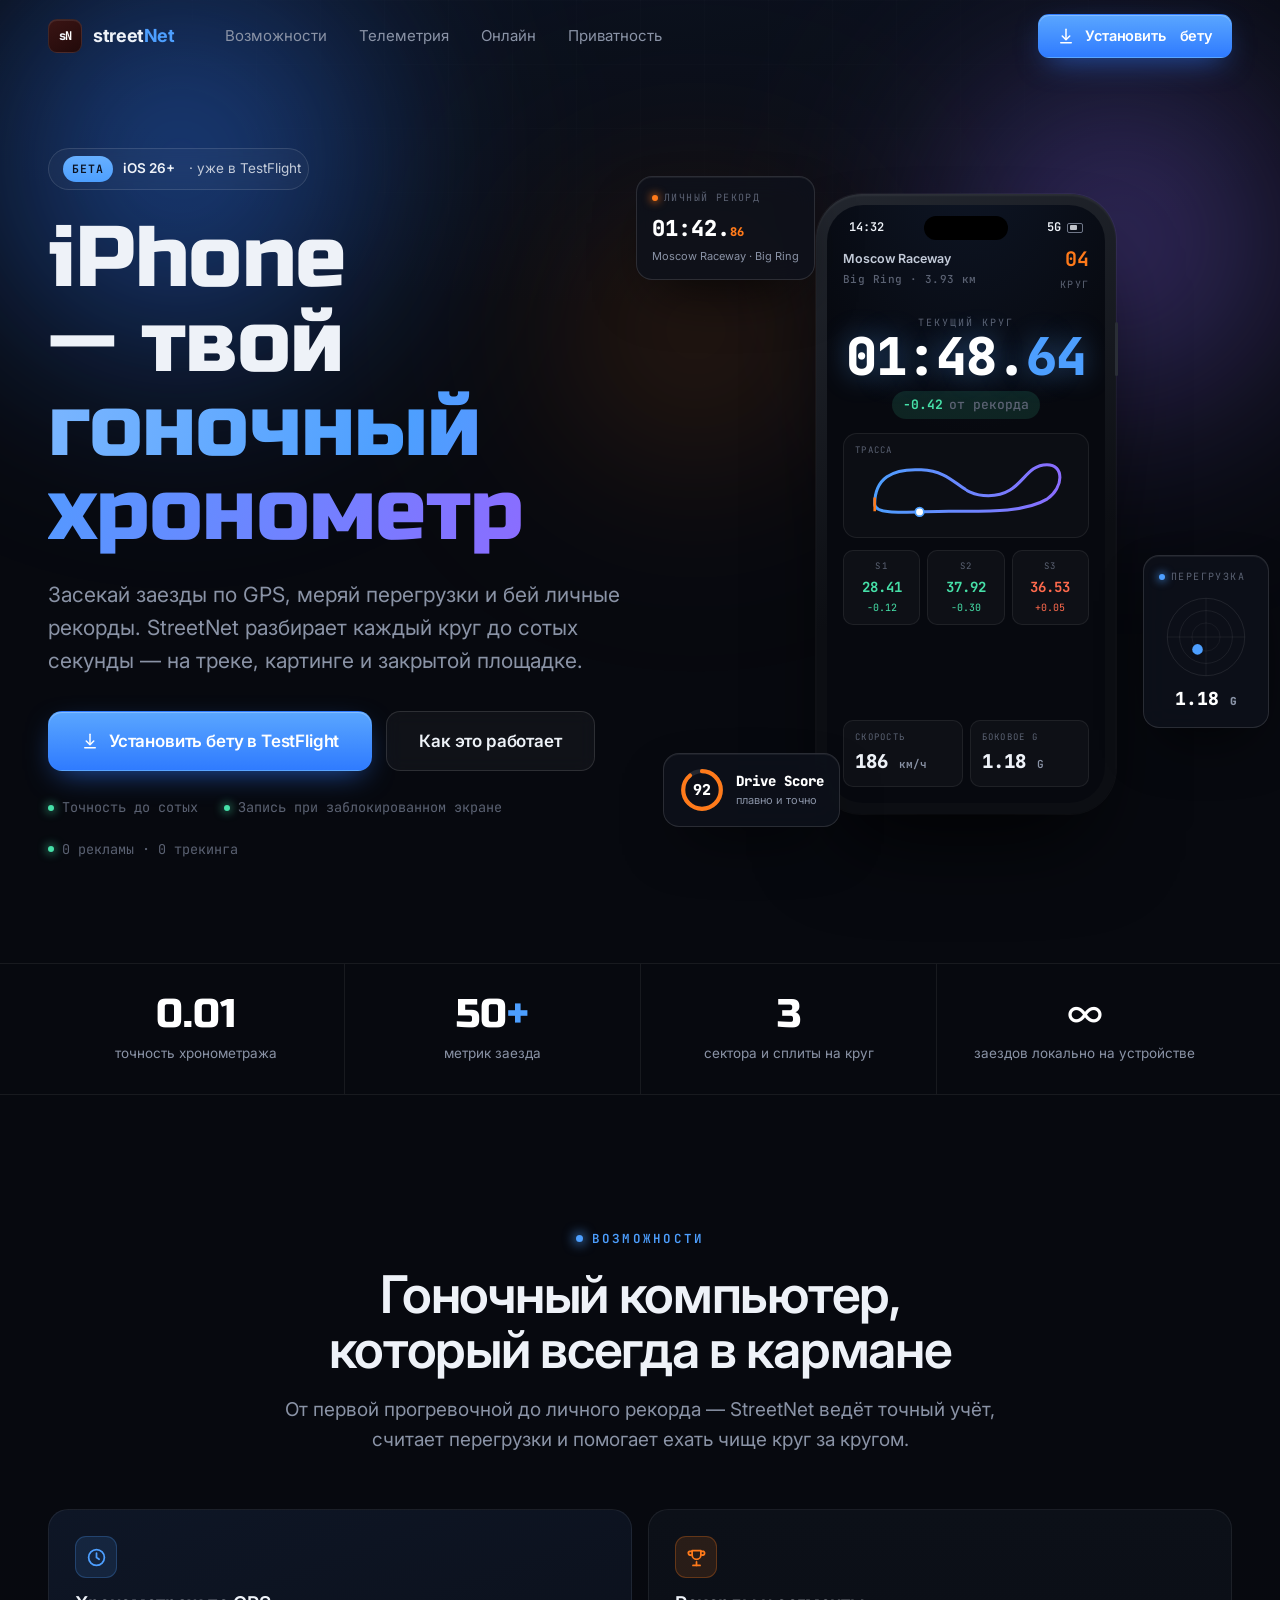
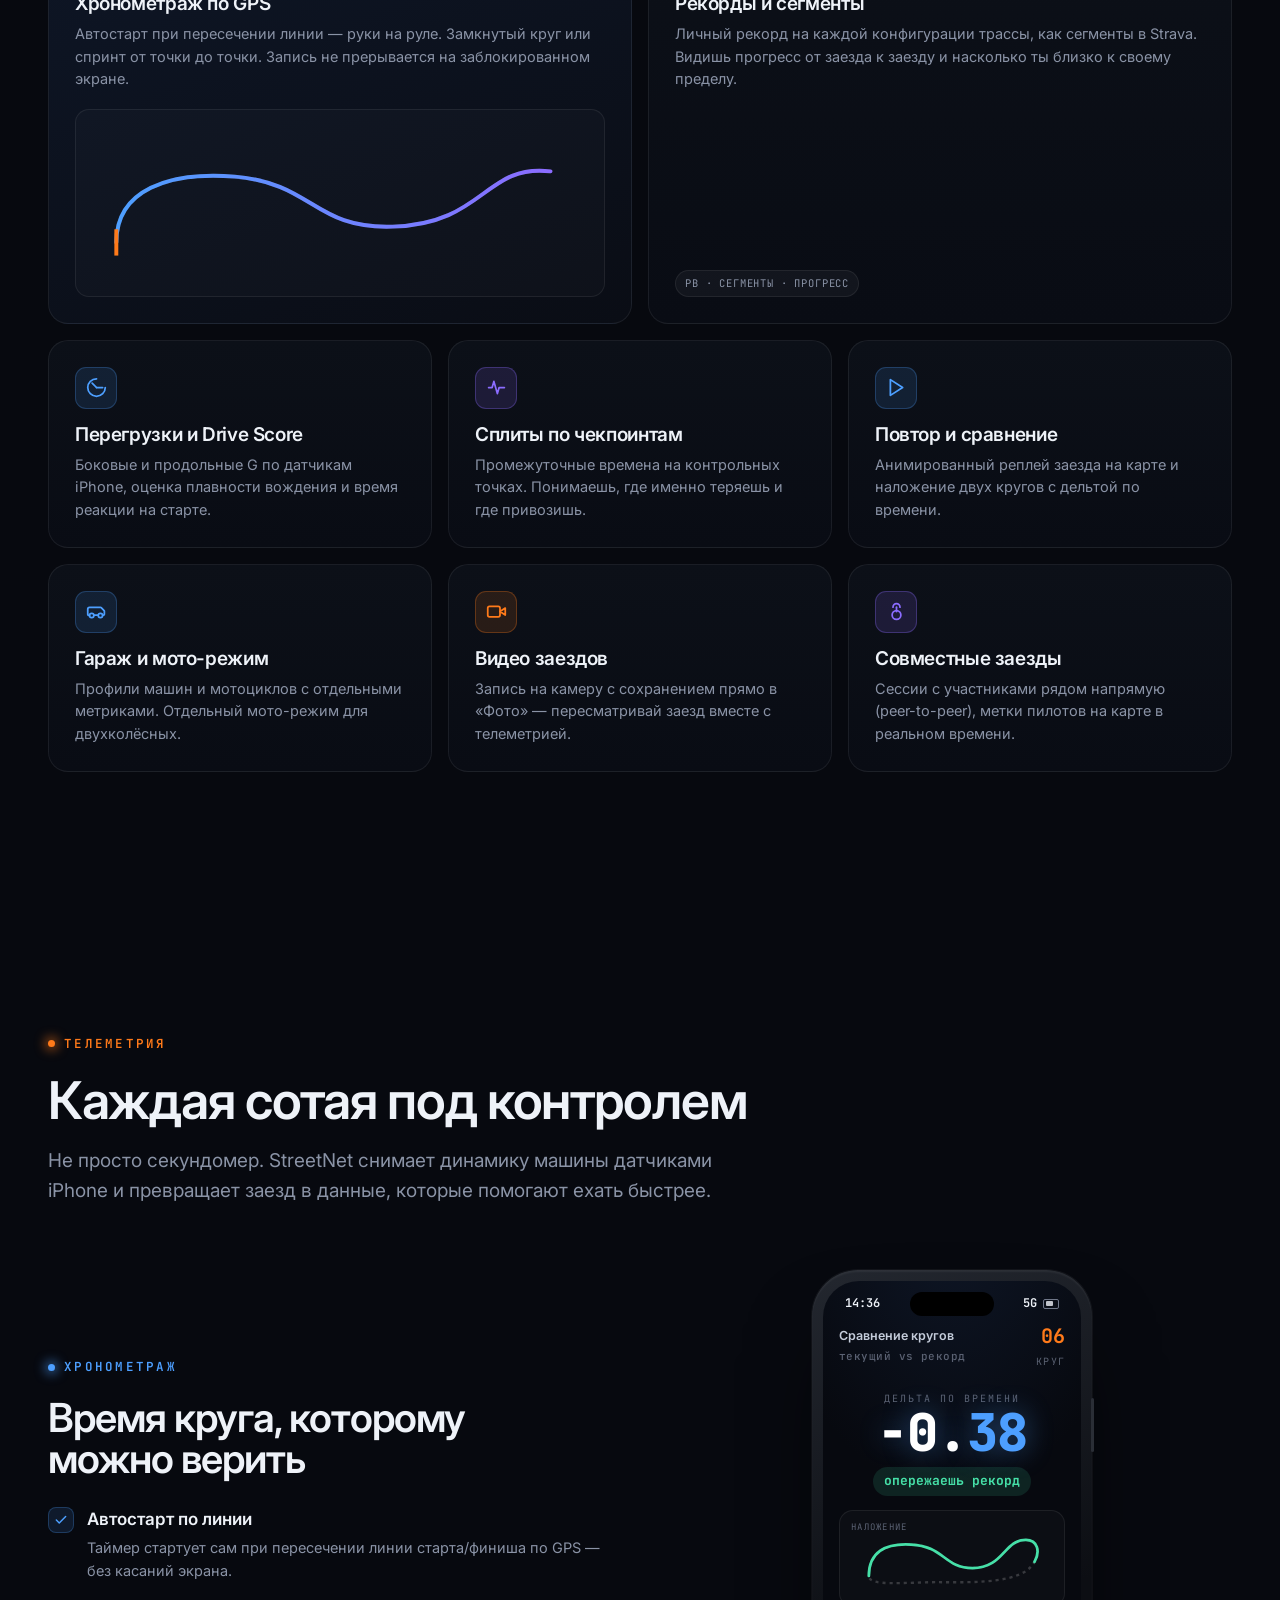
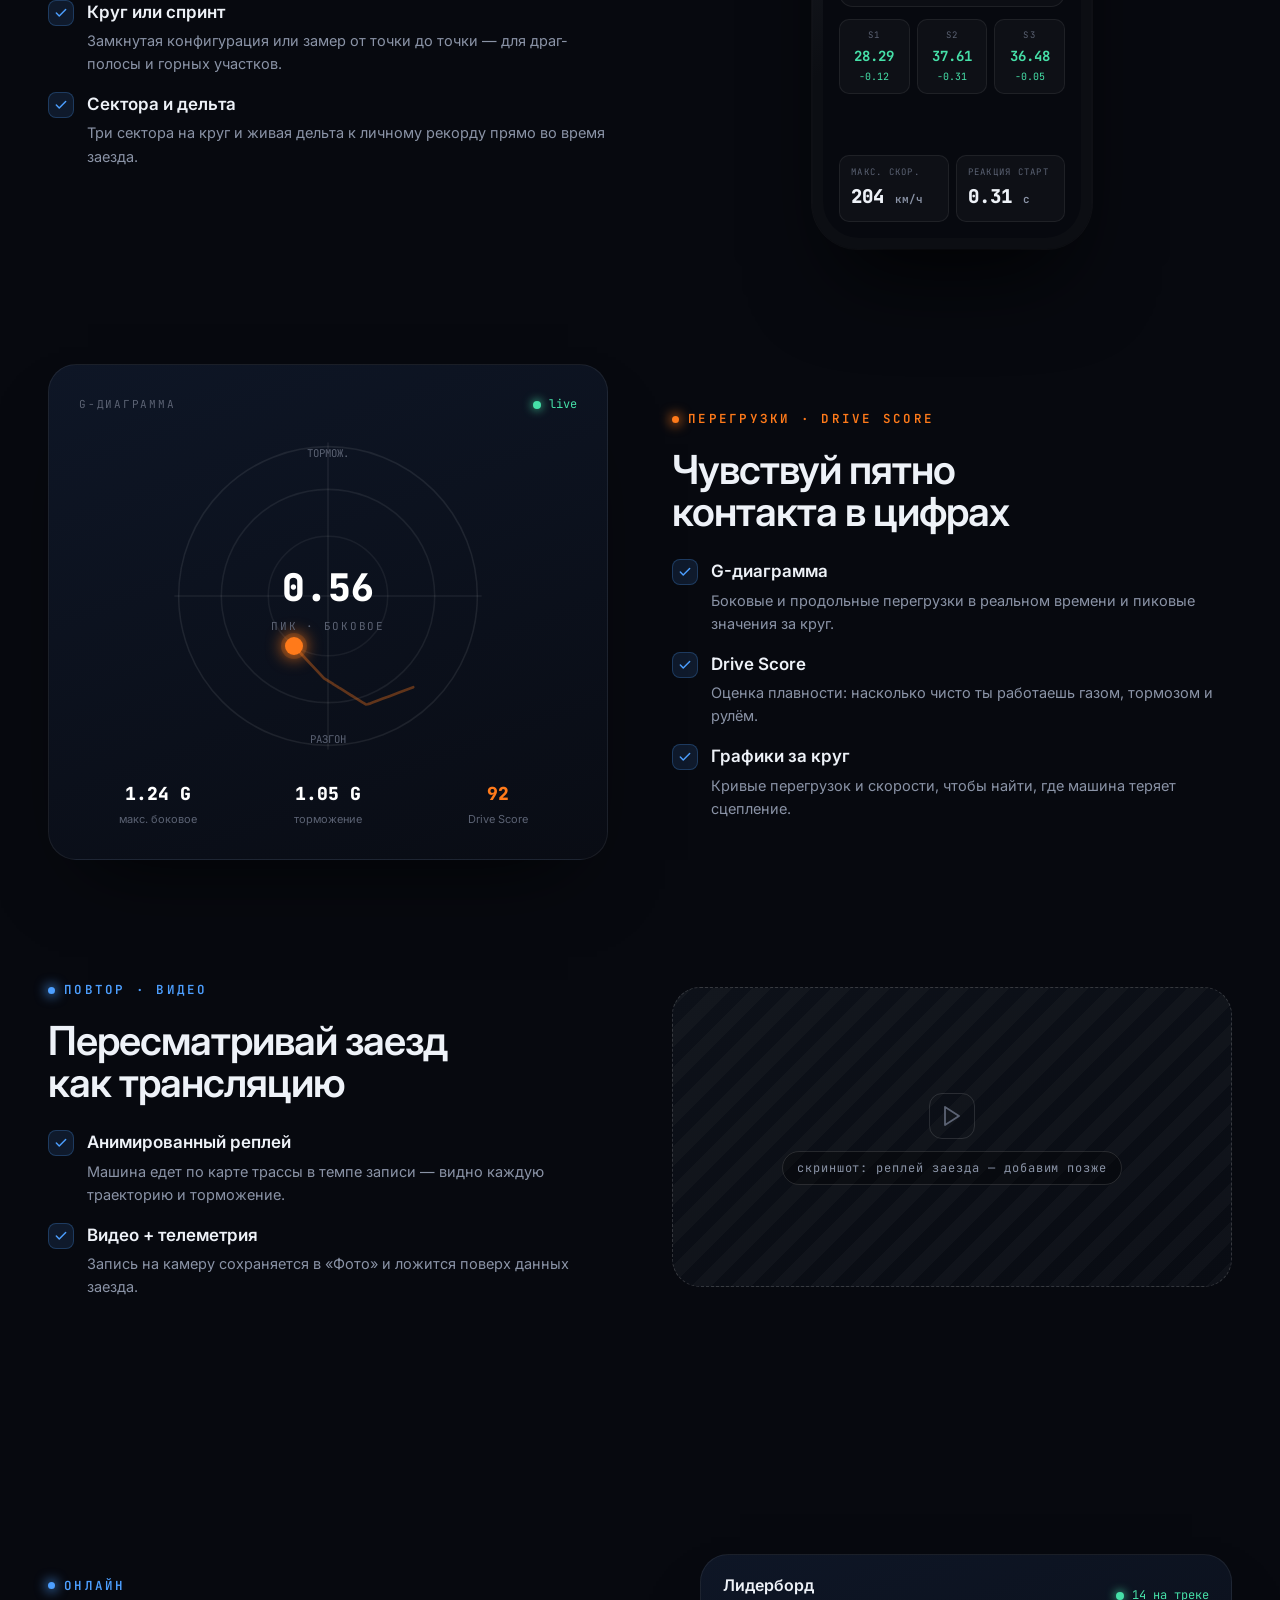
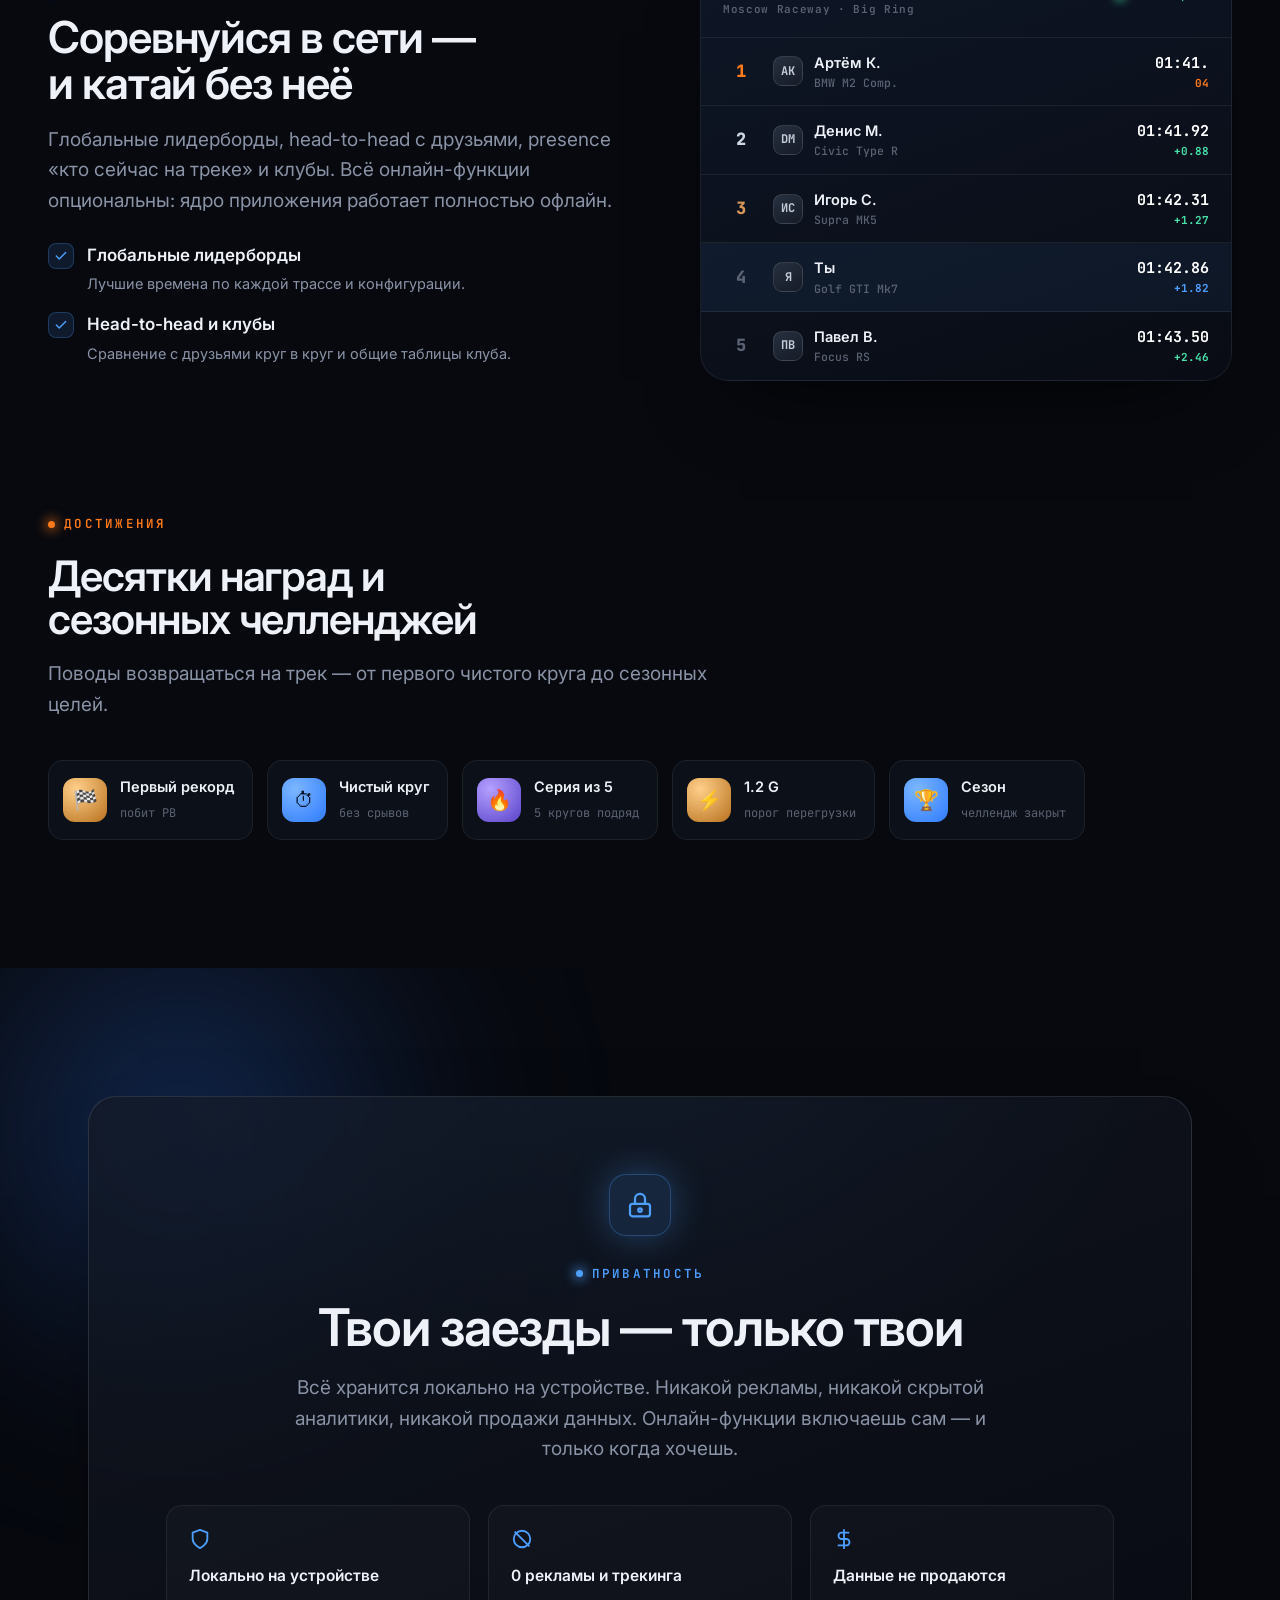
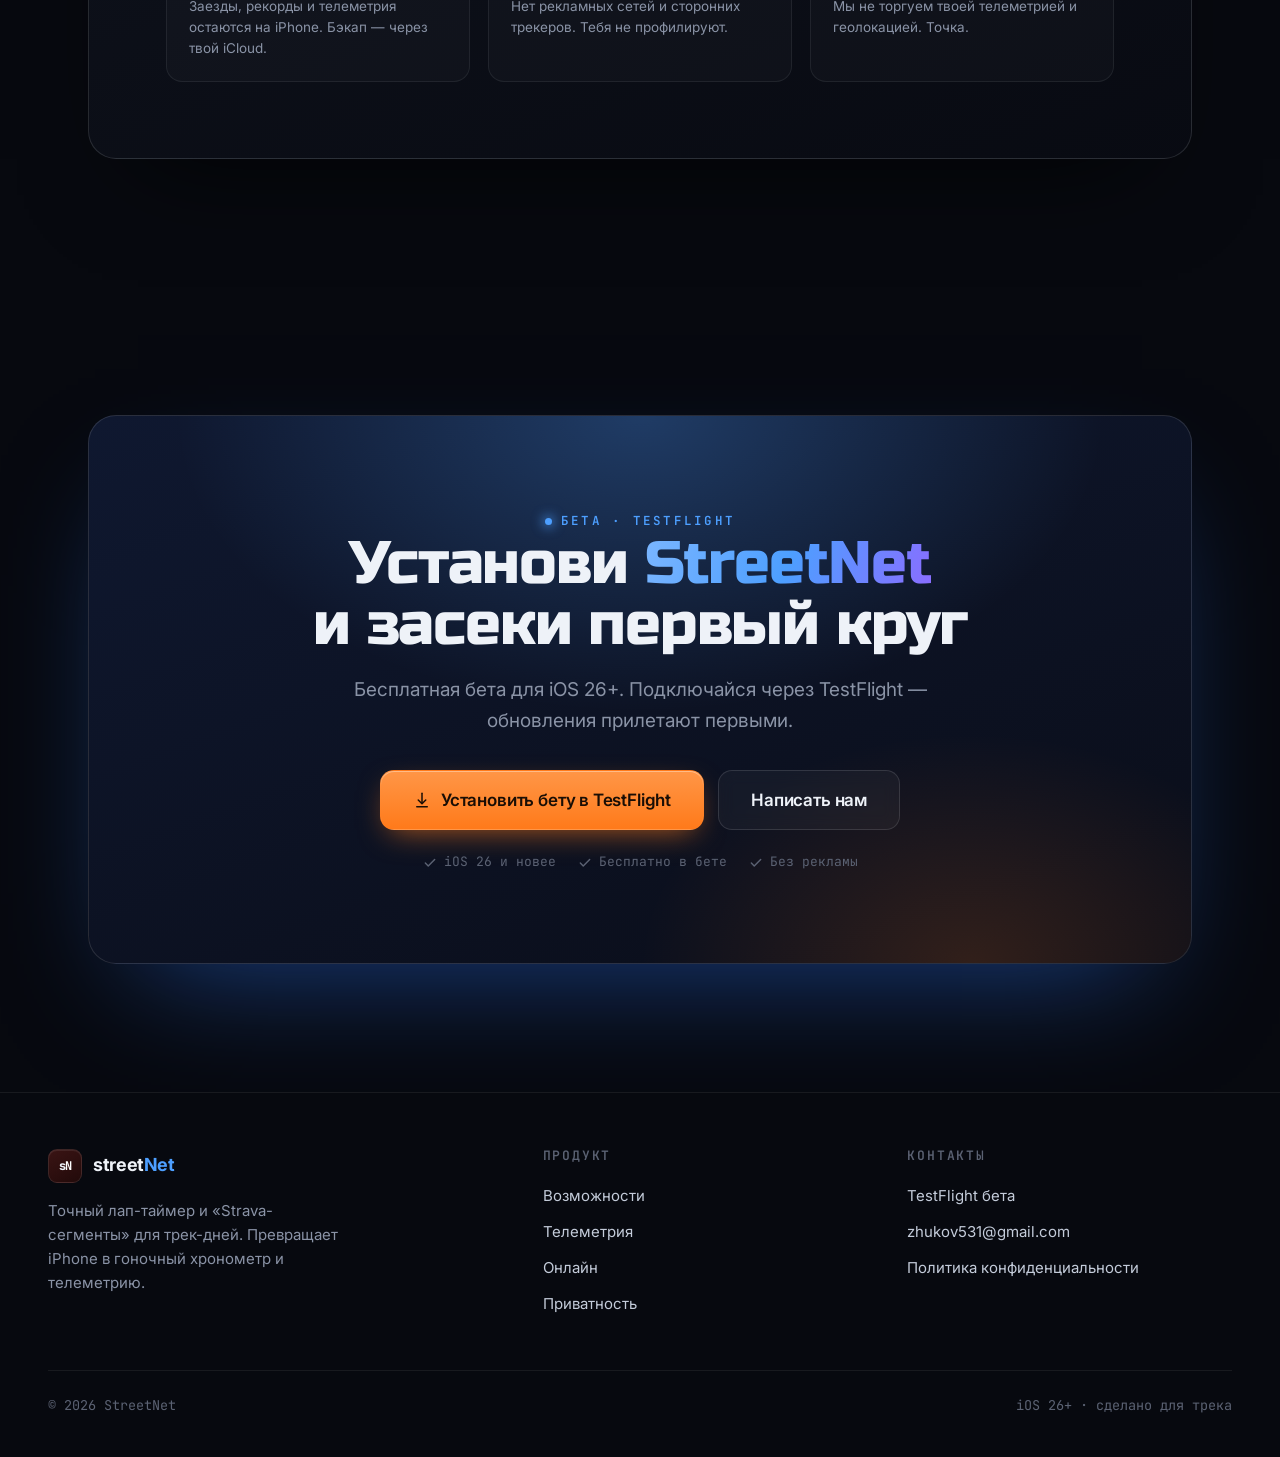
==== commit 47de613c: "New premium landing design (product mockups, animations, JetBrains Mono telemetry)" ====
--- a/index.html
+++ b/index.html
@@ -2,229 +2,495 @@
 <html lang="ru">
 <head>
 <meta charset="UTF-8">
-<meta name="viewport" content="width=device-width, initial-scale=1.0">
-<title>StreetNet — лап-таймер и сегменты для машины</title>
-<meta name="description" content="StreetNet превращает iPhone в точный лап-таймер: время круга по GPS, сегменты, перегрузки и разбор каждого заезда. Всё на устройстве.">
-<meta property="og:title" content="StreetNet — лап-таймер и сегменты для машины">
-<meta property="og:description" content="Время круга по GPS, сегменты, перегрузки и разбор каждого заезда. Всё на устройстве.">
-<meta property="og:type" content="website">
+<meta name="viewport" content="width=device-width, initial-scale=1">
+<title>StreetNet — точный лап-таймер и сегменты для трек-дней</title>
+<meta name="description" content="StreetNet превращает iPhone в гоночный хронометр: время круга по GPS, перегрузки, личные рекорды и разбор каждого заезда до сотых секунды. iOS 26+, бета в TestFlight.">
+<link rel="icon" href="favicon.svg" type="image/svg+xml">
 <link rel="preconnect" href="https://fonts.googleapis.com">
 <link rel="preconnect" href="https://fonts.gstatic.com" crossorigin>
-<link href="https://fonts.googleapis.com/css2?family=Inter:wght@300;400;500;600;700;800&display=swap" rel="stylesheet">
+<link href="https://fonts.googleapis.com/css2?family=Inter:wght@400;500;600;700&family=JetBrains+Mono:wght@500;600;700;800&family=Russo+One&display=swap&subset=cyrillic,cyrillic-ext,latin" rel="stylesheet">
 <link rel="stylesheet" href="style.css">
+<link rel="stylesheet" href="sections.css">
 </head>
-<body>
-
-<nav>
-  <a class="logo" href="index.html">
-    <span class="mark">SN</span>
-    <span>StreetNet</span>
-  </a>
-  <a class="nav-cta" href="https://testflight.apple.com/join/8xhweDEq" target="_blank" rel="noopener">Бета в TestFlight</a>
-</nav>
-
-<main>
-  <header class="hero wrap">
-    <div class="badge"><span class="dot"></span> iOS 26 · Закрытая бета</div>
-    <h1>Лап-таймер и сегменты<br>для <span class="grad">твоей машины</span></h1>
-    <p class="lead">StreetNet превращает iPhone в точный хронометр: время круга по GPS, сегменты, перегрузки и подробный разбор каждого заезда. Для трека и закрытых площадок.</p>
-    <div class="cta-row">
-      <a class="btn btn-primary" href="https://testflight.apple.com/join/8xhweDEq" target="_blank" rel="noopener">Установить бету</a>
-      <a class="btn btn-ghost" href="#features">Возможности</a>
-    </div>
-    <p class="fine">Бесплатно по приглашению через TestFlight · нужен iPhone на iOS 26</p>
-
-    <div class="showcase">
-      <div class="glow"></div>
-      <div class="glasscard sc-timer">
-        <div class="lbl">Текущий круг</div>
-        <div class="time">1:23.456</div>
-        <div class="delta">−0.84 к рекорду</div>
-      </div>
-      <div class="glasscard sc-g">
-        <div class="lbl">Боковая перегрузка</div>
-        <div class="row"><span class="big">1.12</span><span class="unit">G</span></div>
-        <div class="bar"><i></i></div>
-      </div>
-      <div class="glasscard sc-pb">
-        <div class="lbl">Лучшие круги</div>
-        <div class="pbrow best"><span class="pos">PB</span> Заезд 7 <span class="t">1:22.61</span></div>
-        <div class="pbrow"><span class="pos">2</span> Заезд 4 <span class="t">1:23.44</span></div>
-        <div class="pbrow"><span class="pos">3</span> Заезд 9 <span class="t">1:23.90</span></div>
-      </div>
-    </div>
-  </header>
-
-  <section class="block wrap" id="features">
-    <div class="eyebrow">Возможности</div>
-    <h2 class="h2">Всё для разбора заезда</h2>
-    <p class="sub">Создавай трассы, записывай круги и анализируй каждый заезд по секундам.</p>
-    <div class="grid">
-      <div class="card">
-        <div class="ico">⏱️</div>
+<body class="hero-a">
+<div class="page">
+
+<!-- ============ NAV ============ -->
+<header class="nav" id="nav">
+  <div class="wrap wrap-wide nav-inner">
+    <a class="brand" href="#top" aria-label="StreetNet">
+      <span class="brand-mark">s<b>N</b></span>
+      <span>street<i>Net</i></span>
+    </a>
+    <nav class="nav-links">
+      <a href="#features">Возможности</a>
+      <a href="#telemetry">Телеметрия</a>
+      <a href="#online">Онлайн</a>
+      <a href="#privacy">Приватность</a>
+    </nav>
+    <div class="nav-cta">
+      <a class="btn btn-primary" href="https://testflight.apple.com/join/8xhweDEq" target="_blank" rel="noopener">
+        <svg viewBox="0 0 24 24" fill="none" stroke="currentColor" stroke-width="2" stroke-linecap="round" stroke-linejoin="round"><path d="M12 3v13"/><path d="m7 12 5 5 5-5"/><path d="M5 21h14"/></svg>
+        <span class="lng">Установить&nbsp;</span>бету
+      </a>
+    </div>
+  </div>
+</header>
+
+<!-- ============ HERO ============ -->
+<section class="hero" id="top">
+  <div class="aurora" aria-hidden="true">
+    <span class="a1" data-par="0.04"></span>
+    <span class="a2" data-par="0.06"></span>
+    <span class="a3" data-par="0.03"></span>
+  </div>
+  <div class="wrap wrap-wide hero-grid">
+    <div class="hero-copy">
+      <span class="hero-badge" data-reveal>
+        <span class="pill">Бета</span>
+        <b>iOS&nbsp;26+</b>&nbsp;· уже в TestFlight
+      </span>
+      <h1 data-reveal data-delay="1">
+        iPhone — твой <span class="grad">гоночный<br>хронометр</span>
+      </h1>
+      <p class="hero-sub" data-reveal data-delay="2">
+        Засекай заезды по GPS, меряй перегрузки и бей личные рекорды.
+        StreetNet разбирает каждый круг до сотых секунды — на треке, картинге и закрытой площадке.
+      </p>
+      <div class="hero-actions" data-reveal data-delay="3">
+        <a class="btn btn-primary btn-lg" href="https://testflight.apple.com/join/8xhweDEq" target="_blank" rel="noopener">
+          <svg viewBox="0 0 24 24" fill="none" stroke="currentColor" stroke-width="2" stroke-linecap="round" stroke-linejoin="round"><path d="M12 3v13"/><path d="m7 12 5 5 5-5"/><path d="M5 21h14"/></svg>
+          Установить бету в TestFlight
+        </a>
+        <a class="btn btn-ghost btn-lg" href="#telemetry">Как это работает</a>
+      </div>
+      <div class="hero-trust" data-reveal data-delay="4">
+        <span>Точность до сотых</span>
+        <span>Запись при заблокированном экране</span>
+        <span>0 рекламы · 0 трекинга</span>
+      </div>
+    </div>
+
+    <!-- phone + floating cards -->
+    <div class="hero-stage" data-reveal data-delay="2">
+      <div class="hero-cards" aria-hidden="true">
+        <div class="fcard fcard-record" data-par="0.08">
+          <div class="fc-l"><b></b>Личный рекорд</div>
+          <div class="fc-v">01:42.<small>86</small></div>
+          <div class="fc-meta">Moscow Raceway · Big Ring</div>
+        </div>
+        <div class="fcard fcard-g" data-par="0.12">
+          <div class="fc-l"><b></b>Перегрузка</div>
+          <div class="gmini">
+            <svg viewBox="0 0 100 100" fill="none">
+              <circle cx="50" cy="50" r="44" stroke="rgba(255,255,255,.10)" stroke-width="1"/>
+              <circle cx="50" cy="50" r="30" stroke="rgba(255,255,255,.08)" stroke-width="1"/>
+              <circle cx="50" cy="50" r="16" stroke="rgba(255,255,255,.06)" stroke-width="1"/>
+              <line x1="50" y1="6" x2="50" y2="94" stroke="rgba(255,255,255,.07)" stroke-width="1"/>
+              <line x1="6" y1="50" x2="94" y2="50" stroke="rgba(255,255,255,.07)" stroke-width="1"/>
+              <circle id="gminiDot" cx="50" cy="50" r="6" fill="#4d9fff"/>
+            </svg>
+          </div>
+          <div class="fc-v">1.18 <small>G</small></div>
+        </div>
+        <div class="fcard fcard-drive" data-par="0.06">
+          <div class="drive-ring">
+            <svg viewBox="0 0 44 44">
+              <circle cx="22" cy="22" r="18" fill="none" stroke="rgba(255,255,255,.1)" stroke-width="4"/>
+              <circle cx="22" cy="22" r="18" fill="none" stroke="#ff7a1a" stroke-width="4"
+                stroke-linecap="round" stroke-dasharray="113" stroke-dashoffset="13"/>
+            </svg>
+            <b>92</b>
+          </div>
+          <div>
+            <div class="fc-v">Drive Score</div>
+            <div class="fc-meta">плавно и точно</div>
+          </div>
+        </div>
+      </div>
+
+      <div class="phone" data-par="0.03">
+        <div class="phone-screen">
+          <div class="island"></div>
+          <div class="statusbar">
+            <span>14:32</span>
+            <span class="sb-r">5G <i></i></span>
+          </div>
+          <div class="hud">
+            <div class="hud-top">
+              <div class="hud-track">Moscow Raceway<small>Big Ring · 3.93 км</small></div>
+              <div class="hud-lap"><b>04</b><small>круг</small></div>
+            </div>
+            <div class="hud-timer">
+              <div class="lbl">Текущий круг</div>
+              <div class="big" id="liveTimer">01:42.<span class="ms">86</span></div>
+              <div class="hud-delta faster">−0.42 <span class="pr">от рекорда</span></div>
+            </div>
+            <div class="hud-map">
+              <span class="mtag">Трасса</span>
+              <svg viewBox="0 0 260 96" fill="none">
+                <path id="trackPath" d="M24 70 C24 40 44 28 78 30 C120 32 120 60 156 60 C196 60 196 24 224 24 C244 24 244 50 224 64 C198 80 150 78 110 78 C70 78 24 84 24 70 Z"
+                  stroke="url(#tg)" stroke-width="3.5" stroke-linecap="round"/>
+                <defs><linearGradient id="tg" x1="0" y1="0" x2="1" y2="0">
+                  <stop offset="0" stop-color="#4d9fff"/><stop offset="1" stop-color="#8b6cff"/>
+                </linearGradient></defs>
+                <!-- start/finish line -->
+                <line x1="24" y1="62" x2="24" y2="78" stroke="#ff7a1a" stroke-width="3"/>
+                <circle id="carDot" r="5" fill="#fff" stroke="#4d9fff" stroke-width="2"/>
+              </svg>
+            </div>
+            <div class="hud-splits">
+              <div class="split up"><div class="s-n">S1</div><div class="s-t">28.41</div><div class="s-d">−0.12</div></div>
+              <div class="split up"><div class="s-n">S2</div><div class="s-t">37.92</div><div class="s-d">−0.30</div></div>
+              <div class="split down"><div class="s-n">S3</div><div class="s-t">36.53</div><div class="s-d">+0.05</div></div>
+            </div>
+            <div class="hud-readout">
+              <div class="ro"><div class="ro-l">Скорость</div><div class="ro-v">186 <u>км/ч</u></div></div>
+              <div class="ro"><div class="ro-l">Боковое G</div><div class="ro-v">1.18 <u>G</u></div></div>
+            </div>
+          </div>
+        </div>
+      </div>
+    </div>
+  </div>
+</section>
+
+<!-- ============ STAT STRIP ============ -->
+<section class="strip">
+  <div class="wrap wrap-wide">
+    <div class="strip-grid">
+      <div class="strip-item" data-reveal><div class="s-v" data-count="0.01" data-suffix=" с">0.01<span class="u"></span></div><div class="s-l">точность хронометража</div></div>
+      <div class="strip-item" data-reveal data-delay="1"><div class="s-v" data-count="50" data-suffix="+">50<span class="u">+</span></div><div class="s-l">метрик заезда</div></div>
+      <div class="strip-item" data-reveal data-delay="2"><div class="s-v" data-count="3">3</div><div class="s-l">сектора и сплиты на круг</div></div>
+      <div class="strip-item" data-reveal data-delay="3"><div class="s-v">∞</div><div class="s-l">заездов локально на устройстве</div></div>
+    </div>
+  </div>
+</section>
+
+<!-- ============ FEATURES BENTO ============ -->
+<section class="section" id="features">
+  <div class="wrap wrap-wide">
+    <div class="section-head center" data-reveal>
+      <span class="eyebrow">Возможности</span>
+      <h2 class="section-title">Гоночный компьютер,<br>который всегда в кармане</h2>
+      <p class="section-sub center">От первой прогревочной до личного рекорда — StreetNet ведёт точный учёт, считает перегрузки и помогает ехать чище круг за кругом.</p>
+    </div>
+
+    <div class="bento">
+      <!-- big feature tile with replay visual -->
+      <article class="tile tile-feature col-3 span2-m" data-reveal>
+        <div class="tile-ic"><svg viewBox="0 0 24 24" fill="none" stroke="currentColor" stroke-width="2" stroke-linecap="round" stroke-linejoin="round"><circle cx="12" cy="12" r="9"/><path d="M12 7v5l3 2"/></svg></div>
         <h3>Хронометраж по GPS</h3>
-        <p>Точное время круга по линиям старта и финиша. Таймер стартует сам при пересечении линии.</p>
-      </div>
-      <div class="card i-orange">
-        <div class="ico">🏆</div>
+        <p>Автостарт при пересечении линии — руки на руле. Замкнутый круг или спринт от точки до точки. Запись не прерывается на заблокированном экране.</p>
+        <div class="mini-replay">
+          <svg viewBox="0 0 380 120" fill="none">
+            <path d="M20 90 C20 50 60 36 110 40 C170 45 170 80 230 78 C300 76 300 30 350 36"
+              stroke="rgba(255,255,255,.12)" stroke-width="3"/>
+            <path id="miniProg" d="M20 90 C20 50 60 36 110 40 C170 45 170 80 230 78 C300 76 300 30 350 36"
+              stroke="url(#mg)" stroke-width="3" stroke-linecap="round" stroke-dasharray="600" stroke-dashoffset="600"/>
+            <line x1="20" y1="80" x2="20" y2="100" stroke="#ff7a1a" stroke-width="3"/>
+            <defs><linearGradient id="mg" x1="0" y1="0" x2="1" y2="0"><stop offset="0" stop-color="#4d9fff"/><stop offset="1" stop-color="#8b6cff"/></linearGradient></defs>
+          </svg>
+        </div>
+      </article>
+
+      <article class="tile is-orange col-3 span2-m" data-reveal data-delay="1">
+        <div class="tile-ic"><svg viewBox="0 0 24 24" fill="none" stroke="currentColor" stroke-width="2" stroke-linecap="round" stroke-linejoin="round"><path d="M8 21h8"/><path d="M12 17v4"/><path d="M7 4h10v5a5 5 0 0 1-10 0z"/><path d="M17 5h3a2 2 0 0 1-2 4"/><path d="M7 5H4a2 2 0 0 0 2 4"/></svg></div>
         <h3>Рекорды и сегменты</h3>
-        <p>Личный рекорд на каждой конфигурации трассы. Следи за прогрессом от заезда к заезду.</p>
-      </div>
-      <div class="card i-violet">
-        <div class="ico">📈</div>
-        <h3>Перегрузки и Drive Score</h3>
-        <p>Боковые и продольные G, оценка плавности и реакция на старте по датчикам iPhone.</p>
-      </div>
-      <div class="card">
-        <div class="ico">🚩</div>
+        <p>Личный рекорд на каждой конфигурации трассы, как сегменты в Strava. Видишь прогресс от заезда к заезду и насколько ты близко к своему пределу.</p>
+        <div class="tile-tag"><span class="chip">PB · сегменты · прогресс</span></div>
+      </article>
+
+      <article class="tile col-2" data-reveal>
+        <div class="tile-ic"><svg viewBox="0 0 24 24" fill="none" stroke="currentColor" stroke-width="2" stroke-linecap="round" stroke-linejoin="round"><path d="M12 2a10 10 0 1 0 10 10"/><path d="M12 12 7 7"/><path d="M12 12h7"/></svg></div>
+        <h3>Перегрузки и Drive&nbsp;Score</h3>
+        <p>Боковые и продольные G по датчикам iPhone, оценка плавности вождения и время реакции на старте.</p>
+      </article>
+
+      <article class="tile is-violet col-2" data-reveal data-delay="1">
+        <div class="tile-ic"><svg viewBox="0 0 24 24" fill="none" stroke="currentColor" stroke-width="2" stroke-linecap="round" stroke-linejoin="round"><path d="M3 12h4l2-7 4 14 2-7h6"/></svg></div>
         <h3>Сплиты по чекпоинтам</h3>
-        <p>Промежуточные времена на контрольных точках. Видно, где теряешь, а где выигрываешь.</p>
-      </div>
-      <div class="card i-orange">
-        <div class="ico">🎬</div>
+        <p>Промежуточные времена на контрольных точках. Понимаешь, где именно теряешь и где привозишь.</p>
+      </article>
+
+      <article class="tile col-2" data-reveal data-delay="2">
+        <div class="tile-ic"><svg viewBox="0 0 24 24" fill="none" stroke="currentColor" stroke-width="2" stroke-linecap="round" stroke-linejoin="round"><polygon points="5 3 19 12 5 21 5 3"/></svg></div>
         <h3>Повтор и сравнение</h3>
         <p>Анимированный реплей заезда на карте и наложение двух кругов с дельтой по времени.</p>
-      </div>
-      <div class="card i-violet">
-        <div class="ico">🏎️</div>
+      </article>
+
+      <article class="tile col-2" data-reveal>
+        <div class="tile-ic"><svg viewBox="0 0 24 24" fill="none" stroke="currentColor" stroke-width="2" stroke-linecap="round" stroke-linejoin="round"><path d="M14 16H9m10 0h1a1 1 0 0 0 1-1v-3.3a1 1 0 0 0-.3-.7l-3.3-3.3a1 1 0 0 0-.7-.3H4a2 2 0 0 0-2 2v6a1 1 0 0 0 1 1h1"/><circle cx="6.5" cy="16.5" r="2.5"/><circle cx="16.5" cy="16.5" r="2.5"/></svg></div>
         <h3>Гараж и мото-режим</h3>
-        <p>Профили машин и мотоциклов. Отдельный режим для мото со своими метриками.</p>
-      </div>
-      <div class="card">
-        <div class="ico">🎥</div>
+        <p>Профили машин и мотоциклов с отдельными метриками. Отдельный мото-режим для двухколёсных.</p>
+      </article>
+
+      <article class="tile is-orange col-2" data-reveal data-delay="1">
+        <div class="tile-ic"><svg viewBox="0 0 24 24" fill="none" stroke="currentColor" stroke-width="2" stroke-linecap="round" stroke-linejoin="round"><path d="m22 8-6 4 6 4V8Z"/><rect x="2" y="6" width="14" height="12" rx="2"/></svg></div>
         <h3>Видео заездов</h3>
-        <p>Запись прохождения на камеру с сохранением в «Фото». Пересматривай свои круги.</p>
-      </div>
-      <div class="card i-orange">
-        <div class="ico">👥</div>
+        <p>Запись на камеру с сохранением прямо в «Фото» — пересматривай заезд вместе с телеметрией.</p>
+      </article>
+
+      <article class="tile is-violet col-2" data-reveal data-delay="2">
+        <div class="tile-ic"><svg viewBox="0 0 24 24" fill="none" stroke="currentColor" stroke-width="2" stroke-linecap="round" stroke-linejoin="round"><path d="M16 7a4 4 0 1 0-8 0"/><path d="M12 7v5"/><circle cx="12" cy="16" r="5"/></svg></div>
         <h3>Совместные заезды</h3>
-        <p>Сессии с участниками рядом напрямую, без сервера. Метки пилотов на карте.</p>
-      </div>
-      <div class="card i-violet">
-        <div class="ico">🏅</div>
-        <h3>Достижения</h3>
-        <p>Десятки наград и сезонных челленджей за заезды, рекорды и стиль вождения.</p>
-      </div>
-    </div>
-  </section>
-
-  <section class="block wrap">
-    <div class="split t-blue">
-      <div class="copy">
-        <div class="tag">Хронометраж</div>
-        <h3>Точное время без секундомера в руке</h3>
-        <p>Размечаешь линии старта и финиша на карте — дальше StreetNet всё делает сам. Таймер ловит пересечение по GPS и фиксирует круг до сотых.</p>
-        <ul>
-          <li>Автостарт по пересечению линии</li>
-          <li>Замкнутый круг или спринт от точки до точки</li>
-          <li>Запись продолжается при заблокированном экране</li>
+        <p>Сессии с участниками рядом напрямую (peer-to-peer), метки пилотов на карте в реальном времени.</p>
+      </article>
+    </div>
+  </div>
+</section>
+
+<!-- ============ TELEMETRY DEEP-DIVES ============ -->
+<section class="section" id="telemetry">
+  <div class="wrap wrap-wide">
+    <div class="section-head" data-reveal>
+      <span class="eyebrow is-orange">Телеметрия</span>
+      <h2 class="section-title">Каждая сотая под контролем</h2>
+      <p class="section-sub">Не просто секундомер. StreetNet снимает динамику машины датчиками iPhone и превращает заезд в данные, которые помогают ехать быстрее.</p>
+    </div>
+
+    <!-- dive 1: lap timing -->
+    <div class="dive" style="margin-top:64px">
+      <div class="dive-copy" data-reveal>
+        <span class="eyebrow">Хронометраж</span>
+        <h3 class="section-title" style="font-size:clamp(26px,3.4vw,40px)">Время круга, которому можно верить</h3>
+        <ul class="feat-list">
+          <li><span class="fi"><svg viewBox="0 0 24 24" fill="none" stroke="currentColor" stroke-width="2.5" stroke-linecap="round" stroke-linejoin="round"><path d="M20 6 9 17l-5-5"/></svg></span><div><b>Автостарт по линии</b><p>Таймер стартует сам при пересечении линии старта/финиша по GPS — без касаний экрана.</p></div></li>
+          <li><span class="fi"><svg viewBox="0 0 24 24" fill="none" stroke="currentColor" stroke-width="2.5" stroke-linecap="round" stroke-linejoin="round"><path d="M20 6 9 17l-5-5"/></svg></span><div><b>Круг или спринт</b><p>Замкнутая конфигурация или замер от точки до точки — для драг-полосы и горных участков.</p></div></li>
+          <li><span class="fi"><svg viewBox="0 0 24 24" fill="none" stroke="currentColor" stroke-width="2.5" stroke-linecap="round" stroke-linejoin="round"><path d="M20 6 9 17l-5-5"/></svg></span><div><b>Сектора и дельта</b><p>Три сектора на круг и живая дельта к личному рекорду прямо во время заезда.</p></div></li>
         </ul>
       </div>
-      <div class="visual">
-        <div class="panel">
-          <div class="glow"></div>
-          <div class="mapmock">
-            <svg viewBox="0 0 400 230" preserveAspectRatio="none">
-              <path d="M40 180 C 90 60, 200 40, 250 90 S 360 200, 320 150 S 200 120, 160 170 S 70 210, 40 180 Z" fill="none" stroke="#4d9fff" stroke-width="3" opacity="0.9"/>
-              <circle cx="40" cy="180" r="6" fill="#4d9fff"/>
-              <circle cx="250" cy="90" r="6" fill="#ff7a1a"/>
+      <div class="dive-media" data-reveal data-delay="1">
+        <div class="phone" style="--w:280px">
+          <div class="phone-screen">
+            <div class="island"></div>
+            <div class="statusbar"><span>14:36</span><span class="sb-r">5G <i></i></span></div>
+            <div class="hud">
+              <div class="hud-top">
+                <div class="hud-track">Сравнение кругов<small>текущий vs рекорд</small></div>
+                <div class="hud-lap"><b>06</b><small>круг</small></div>
+              </div>
+              <div class="hud-timer">
+                <div class="lbl">Дельта по времени</div>
+                <div class="big">−0.<span class="ms">38</span></div>
+                <div class="hud-delta faster">опережаешь рекорд</div>
+              </div>
+              <div class="hud-map">
+                <span class="mtag">Наложение</span>
+                <svg viewBox="0 0 260 96" fill="none">
+                  <path d="M24 70 C24 40 44 28 78 30 C120 32 120 60 156 60 C196 60 196 24 224 24 C244 24 244 50 224 64 C198 80 150 78 110 78 C70 78 24 84 24 70 Z" stroke="rgba(255,255,255,.18)" stroke-width="3" stroke-dasharray="4 5"/>
+                  <path d="M24 70 C24 40 44 28 78 30 C120 32 120 60 156 60 C196 60 196 24 224 24 C244 24 244 50 224 64 C198 80 150 78 110 78 C70 78 24 84 24 70 Z" stroke="#46e0a8" stroke-width="3.5" stroke-linecap="round" stroke-dasharray="430" stroke-dashoffset="150"/>
+                </svg>
+              </div>
+              <div class="hud-splits">
+                <div class="split up"><div class="s-n">S1</div><div class="s-t">28.29</div><div class="s-d">−0.12</div></div>
+                <div class="split up"><div class="s-n">S2</div><div class="s-t">37.61</div><div class="s-d">−0.31</div></div>
+                <div class="split up"><div class="s-n">S3</div><div class="s-t">36.48</div><div class="s-d">−0.05</div></div>
+              </div>
+              <div class="hud-readout">
+                <div class="ro"><div class="ro-l">Макс. скор.</div><div class="ro-v">204 <u>км/ч</u></div></div>
+                <div class="ro"><div class="ro-l">Реакция старт</div><div class="ro-v">0.31 <u>с</u></div></div>
+              </div>
+            </div>
+          </div>
+        </div>
+      </div>
+    </div>
+
+    <!-- dive 2: G-meter -->
+    <div class="dive flip">
+      <div class="dive-copy" data-reveal>
+        <span class="eyebrow is-orange">Перегрузки · Drive Score</span>
+        <h3 class="section-title" style="font-size:clamp(26px,3.4vw,40px)">Чувствуй пятно контакта в цифрах</h3>
+        <ul class="feat-list">
+          <li><span class="fi"><svg viewBox="0 0 24 24" fill="none" stroke="currentColor" stroke-width="2.5" stroke-linecap="round" stroke-linejoin="round"><path d="M20 6 9 17l-5-5"/></svg></span><div><b>G-диаграмма</b><p>Боковые и продольные перегрузки в реальном времени и пиковые значения за круг.</p></div></li>
+          <li><span class="fi"><svg viewBox="0 0 24 24" fill="none" stroke="currentColor" stroke-width="2.5" stroke-linecap="round" stroke-linejoin="round"><path d="M20 6 9 17l-5-5"/></svg></span><div><b>Drive Score</b><p>Оценка плавности: насколько чисто ты работаешь газом, тормозом и рулём.</p></div></li>
+          <li><span class="fi"><svg viewBox="0 0 24 24" fill="none" stroke="currentColor" stroke-width="2.5" stroke-linecap="round" stroke-linejoin="round"><path d="M20 6 9 17l-5-5"/></svg></span><div><b>Графики за круг</b><p>Кривые перегрузок и скорости, чтобы найти, где машина теряет сцепление.</p></div></li>
+        </ul>
+      </div>
+      <div class="dive-media" data-reveal data-delay="1">
+        <div class="gauge-card">
+          <div class="gauge-head">
+            <span class="gh-l">G-диаграмма</span>
+            <span class="gh-score">
+              <span class="presence"><i></i>live</span>
+            </span>
+          </div>
+          <div class="gauge-wrap">
+            <svg viewBox="0 0 300 300" fill="none">
+              <circle cx="150" cy="150" r="140" stroke="rgba(255,255,255,.08)" stroke-width="1.5"/>
+              <circle cx="150" cy="150" r="100" stroke="rgba(255,255,255,.07)" stroke-width="1.5"/>
+              <circle cx="150" cy="150" r="56" stroke="rgba(255,255,255,.06)" stroke-width="1.5"/>
+              <line x1="150" y1="6" x2="150" y2="294" stroke="rgba(255,255,255,.07)" stroke-width="1.5"/>
+              <line x1="6" y1="150" x2="294" y2="150" stroke="rgba(255,255,255,.07)" stroke-width="1.5"/>
+              <text x="150" y="20" fill="#5b6273" font-family="JetBrains Mono" font-size="10" text-anchor="middle">ТОРМОЖ.</text>
+              <text x="150" y="288" fill="#5b6273" font-family="JetBrains Mono" font-size="10" text-anchor="middle">РАЗГОН</text>
+              <path id="gTrail" d="" stroke="rgba(255,122,26,.35)" stroke-width="2.5" fill="none" stroke-linecap="round"/>
             </svg>
-          </div>
-          <div class="cap">Старт · Финиш · 3 чекпоинта</div>
-        </div>
-      </div>
-    </div>
-  </section>
-
-  <section class="block wrap">
-    <div class="split rev t-violet">
-      <div class="copy">
-        <div class="tag">Телеметрия</div>
-        <h3>Перегрузки и плавность по датчикам</h3>
-        <p>Акселерометр и гироскоп iPhone снимают боковые и продольные G на протяжении круга. StreetNet считает Drive Score и время реакции на старте.</p>
-        <ul>
-          <li>Графики перегрузок по всему заезду</li>
-          <li>Пиковые G в поворотах и при торможении</li>
-          <li>Оценка плавности вождения</li>
+            <div class="g-dot" id="gDot"></div>
+            <div class="g-val"><b id="gNum">1.18</b><small>пик · боковое</small></div>
+          </div>
+          <div class="gauge-foot">
+            <div class="gf"><div class="v">1.24 G</div><div class="l">макс. боковое</div></div>
+            <div class="gf"><div class="v">1.05 G</div><div class="l">торможение</div></div>
+            <div class="gf"><div class="v" style="color:var(--orange)">92</div><div class="l">Drive Score</div></div>
+          </div>
+        </div>
+      </div>
+    </div>
+
+    <!-- dive 3: replay (placeholder for future screenshot) -->
+    <div class="dive">
+      <div class="dive-copy" data-reveal>
+        <span class="eyebrow">Повтор · видео</span>
+        <h3 class="section-title" style="font-size:clamp(26px,3.4vw,40px)">Пересматривай заезд как трансляцию</h3>
+        <ul class="feat-list">
+          <li><span class="fi"><svg viewBox="0 0 24 24" fill="none" stroke="currentColor" stroke-width="2.5" stroke-linecap="round" stroke-linejoin="round"><path d="M20 6 9 17l-5-5"/></svg></span><div><b>Анимированный реплей</b><p>Машина едет по карте трассы в темпе записи — видно каждую траекторию и торможение.</p></div></li>
+          <li><span class="fi"><svg viewBox="0 0 24 24" fill="none" stroke="currentColor" stroke-width="2.5" stroke-linecap="round" stroke-linejoin="round"><path d="M20 6 9 17l-5-5"/></svg></span><div><b>Видео + телеметрия</b><p>Запись на камеру сохраняется в «Фото» и ложится поверх данных заезда.</p></div></li>
         </ul>
       </div>
-      <div class="visual">
-        <div class="panel">
-          <div class="glow"></div>
-          <div class="chart">
-            <div class="bar" style="height:40%"></div>
-            <div class="bar" style="height:65%"></div>
-            <div class="bar" style="height:52%"></div>
-            <div class="bar" style="height:88%"></div>
-            <div class="bar" style="height:70%"></div>
-            <div class="bar" style="height:95%"></div>
-            <div class="bar" style="height:60%"></div>
-            <div class="bar" style="height:78%"></div>
-            <div class="bar" style="height:44%"></div>
-          </div>
-          <div class="cap">Боковая перегрузка, пик 1.24 G</div>
-        </div>
-      </div>
-    </div>
-  </section>
-
-  <section class="block wrap">
-    <div class="split t-orange">
-      <div class="copy">
-        <div class="tag">Прогресс</div>
-        <h3>Сравнивай круги и бей рекорды</h3>
-        <p>Каждый заезд попадает в историю. Накладывай два круга друг на друга, смотри дельту по дистанции и находи, где именно теряешь время.</p>
-        <ul>
-          <li>Личный рекорд на каждой трассе</li>
-          <li>Наложение двух заездов с дельтой</li>
-          <li>Анимированный повтор на карте</li>
+      <div class="dive-media" data-reveal data-delay="1">
+        <div class="ph">
+          <div>
+            <div class="ph-ic"><svg viewBox="0 0 24 24" fill="none" stroke="currentColor" stroke-width="1.8" stroke-linecap="round" stroke-linejoin="round"><polygon points="5 3 19 12 5 21 5 3"/></svg></div>
+            <span class="ph-tag">скриншот: реплей заезда — добавим позже</span>
+          </div>
+        </div>
+      </div>
+    </div>
+  </div>
+</section>
+
+<!-- ============ ONLINE ============ -->
+<section class="section" id="online">
+  <div class="wrap wrap-wide">
+    <div class="online-grid">
+      <div class="dive-copy" data-reveal>
+        <span class="eyebrow">Онлайн</span>
+        <h2 class="section-title" style="font-size:clamp(28px,4vw,44px)">Соревнуйся в сети —<br>и катай без неё</h2>
+        <p class="section-sub">Глобальные лидерборды, head-to-head с друзьями, presence «кто сейчас на треке» и клубы. Всё онлайн-функции опциональны: ядро приложения работает полностью офлайн.</p>
+        <ul class="feat-list">
+          <li><span class="fi"><svg viewBox="0 0 24 24" fill="none" stroke="currentColor" stroke-width="2.5" stroke-linecap="round" stroke-linejoin="round"><path d="M20 6 9 17l-5-5"/></svg></span><div><b>Глобальные лидерборды</b><p>Лучшие времена по каждой трассе и конфигурации.</p></div></li>
+          <li><span class="fi"><svg viewBox="0 0 24 24" fill="none" stroke="currentColor" stroke-width="2.5" stroke-linecap="round" stroke-linejoin="round"><path d="M20 6 9 17l-5-5"/></svg></span><div><b>Head-to-head и клубы</b><p>Сравнение с друзьями круг в круг и общие таблицы клуба.</p></div></li>
         </ul>
       </div>
-      <div class="visual">
-        <div class="panel">
-          <div class="glow"></div>
-          <div class="listmock">
-            <div class="li top"><span class="n">PB</span> Заезд 7 <span class="tm">1:22.61</span></div>
-            <div class="li"><span class="n">2</span> Заезд 4 <span class="tm">1:23.44</span></div>
-            <div class="li"><span class="n">3</span> Заезд 9 <span class="tm">1:23.90</span></div>
-            <div class="li"><span class="n">4</span> Заезд 2 <span class="tm">1:24.78</span></div>
-          </div>
-          <div class="cap">История заездов · Краснодар, картинг</div>
-        </div>
-      </div>
-    </div>
-  </section>
-
-  <section class="block wrap">
-    <div class="privacy-strip">
-      <h2>Данные остаются у тебя</h2>
-      <p>Никаких аккаунтов и облака. Трассы, заезды и видео хранятся только на твоём iPhone. Без рекламы, без аналитики, без передачи данных третьим лицам.</p>
-      <div class="pill-row">
-        <span class="pill">Без регистрации</span>
-        <span class="pill">Без сервера</span>
-        <span class="pill">Без рекламы</span>
-        <span class="pill">Всё на устройстве</span>
-      </div>
-    </div>
-  </section>
-
-  <section class="block wrap finalcta">
-    <h2>Готов засечь свой первый круг?</h2>
-    <p>Установи бету и поезжай на трек.</p>
-    <a class="btn btn-primary" href="https://testflight.apple.com/join/8xhweDEq" target="_blank" rel="noopener">Установить бету</a>
-  </section>
-</main>
-
-<footer>
-  <div class="wrap foot">
-    <div>© 2026 StreetNet</div>
-    <div class="links">
-      <a href="https://testflight.apple.com/join/8xhweDEq" target="_blank" rel="noopener">TestFlight</a>
-      <a href="privacy.html">Конфиденциальность</a>
-      <a href="mailto:zhukov531@gmail.com">Контакт</a>
+      <div class="dive-media" data-reveal data-delay="1">
+        <div class="board">
+          <div class="board-head">
+            <div class="bh-t">Лидерборд<small>Moscow Raceway · Big Ring</small></div>
+            <span class="presence"><i></i>14 на треке</span>
+          </div>
+          <div class="row podium-1"><div class="rk">1</div><div class="who"><span class="av">АК</span><span class="nm">Артём К.<small>BMW M2 Comp.</small></span></div><div class="tt">01:41.<small style="color:var(--orange)">04</small></div></div>
+          <div class="row podium-2"><div class="rk">2</div><div class="who"><span class="av">DM</span><span class="nm">Денис М.<small>Civic Type R</small></span></div><div class="tt">01:41.92<small>+0.88</small></div></div>
+          <div class="row podium-3"><div class="rk">3</div><div class="who"><span class="av">ИС</span><span class="nm">Игорь С.<small>Supra MK5</small></span></div><div class="tt">01:42.31<small>+1.27</small></div></div>
+          <div class="row me"><div class="rk">4</div><div class="who"><span class="av">Я</span><span class="nm">Ты<small>Golf GTI Mk7</small></span></div><div class="tt">01:42.86<small>+1.82</small></div></div>
+          <div class="row"><div class="rk">5</div><div class="who"><span class="av">ПВ</span><span class="nm">Павел В.<small>Focus RS</small></span></div><div class="tt">01:43.50<small>+2.46</small></div></div>
+        </div>
+      </div>
+    </div>
+  </div>
+</section>
+
+<!-- ============ ACHIEVEMENTS ============ -->
+<section class="section" style="padding-top:0">
+  <div class="wrap wrap-wide">
+    <div class="section-head" data-reveal>
+      <span class="eyebrow is-orange">Достижения</span>
+      <h2 class="section-title" style="font-size:clamp(26px,3.6vw,42px)">Десятки наград и сезонных челленджей</h2>
+      <p class="section-sub">Поводы возвращаться на трек — от первого чистого круга до сезонных целей.</p>
+    </div>
+    <div class="medals">
+      <div class="medal gold" data-reveal><div class="mi">🏁</div><div class="mt"><b>Первый рекорд</b><span>побит PB</span></div></div>
+      <div class="medal blue" data-reveal data-delay="1"><div class="mi">⏱</div><div class="mt"><b>Чистый круг</b><span>без срывов</span></div></div>
+      <div class="medal violet" data-reveal data-delay="2"><div class="mi">🔥</div><div class="mt"><b>Серия из 5</b><span>5 кругов подряд</span></div></div>
+      <div class="medal gold" data-reveal data-delay="3"><div class="mi">⚡</div><div class="mt"><b>1.2 G</b><span>порог перегрузки</span></div></div>
+      <div class="medal blue" data-reveal data-delay="4"><div class="mi">🏆</div><div class="mt"><b>Сезон</b><span>челлендж закрыт</span></div></div>
+    </div>
+  </div>
+</section>
+
+<!-- ============ PRIVACY (USP) ============ -->
+<section class="section privacy" id="privacy">
+  <div class="aurora" aria-hidden="true"><span class="a1" style="opacity:.3" data-par="0.03"></span></div>
+  <div class="wrap">
+    <div class="privacy-card" data-reveal>
+      <div class="privacy-lock">
+        <svg viewBox="0 0 24 24" fill="none" stroke="currentColor" stroke-width="1.8" stroke-linecap="round" stroke-linejoin="round"><rect x="4" y="11" width="16" height="10" rx="2"/><path d="M8 11V7a4 4 0 0 1 8 0v4"/><circle cx="12" cy="16" r="1.4"/></svg>
+      </div>
+      <span class="eyebrow" style="justify-content:center">Приватность</span>
+      <h2 class="section-title" style="margin-top:16px">Твои заезды — только твои</h2>
+      <p class="section-sub center">Всё хранится локально на устройстве. Никакой рекламы, никакой скрытой аналитики, никакой продажи данных. Онлайн-функции включаешь сам — и только когда хочешь.</p>
+      <div class="privacy-points">
+        <div class="pp">
+          <div class="pp-i"><svg viewBox="0 0 24 24" fill="none" stroke="currentColor" stroke-width="2" stroke-linecap="round" stroke-linejoin="round"><path d="M12 22s8-4 8-10V5l-8-3-8 3v7c0 6 8 10 8 10Z"/></svg></div>
+          <b>Локально на устройстве</b><p>Заезды, рекорды и телеметрия остаются на iPhone. Бэкап — через твой iCloud.</p>
+        </div>
+        <div class="pp">
+          <div class="pp-i"><svg viewBox="0 0 24 24" fill="none" stroke="currentColor" stroke-width="2" stroke-linecap="round" stroke-linejoin="round"><circle cx="12" cy="12" r="9"/><path d="m4.5 4.5 15 15"/></svg></div>
+          <b>0 рекламы и трекинга</b><p>Нет рекламных сетей и сторонних трекеров. Тебя не профилируют.</p>
+        </div>
+        <div class="pp">
+          <div class="pp-i"><svg viewBox="0 0 24 24" fill="none" stroke="currentColor" stroke-width="2" stroke-linecap="round" stroke-linejoin="round"><path d="M12 2v20"/><path d="M17 5H9.5a3.5 3.5 0 0 0 0 7h5a3.5 3.5 0 0 1 0 7H6"/></svg></div>
+          <b>Данные не продаются</b><p>Мы не торгуем твоей телеметрией и геолокацией. Точка.</p>
+        </div>
+      </div>
+    </div>
+  </div>
+</section>
+
+<!-- ============ FINAL CTA ============ -->
+<section class="section cta-final">
+  <div class="wrap">
+    <div class="cta-card" data-reveal>
+      <span class="eyebrow" style="justify-content:center">Бета · TestFlight</span>
+      <h2>Установи <span class="grad">StreetNet</span><br>и засеки первый круг</h2>
+      <p>Бесплатная бета для iOS 26+. Подключайся через TestFlight — обновления прилетают первыми.</p>
+      <div class="cta-actions">
+        <a class="btn btn-orange btn-lg" href="https://testflight.apple.com/join/8xhweDEq" target="_blank" rel="noopener">
+          <svg viewBox="0 0 24 24" fill="none" stroke="currentColor" stroke-width="2" stroke-linecap="round" stroke-linejoin="round"><path d="M12 3v13"/><path d="m7 12 5 5 5-5"/><path d="M5 21h14"/></svg>
+          Установить бету в TestFlight
+        </a>
+        <a class="btn btn-ghost btn-lg" href="mailto:zhukov531@gmail.com">Написать нам</a>
+      </div>
+      <div class="cta-meta">
+        <span><svg width="14" height="14" viewBox="0 0 24 24" fill="none" stroke="currentColor" stroke-width="2.5" stroke-linecap="round" stroke-linejoin="round"><path d="M20 6 9 17l-5-5"/></svg>iOS 26 и новее</span>
+        <span><svg width="14" height="14" viewBox="0 0 24 24" fill="none" stroke="currentColor" stroke-width="2.5" stroke-linecap="round" stroke-linejoin="round"><path d="M20 6 9 17l-5-5"/></svg>Бесплатно в бете</span>
+        <span><svg width="14" height="14" viewBox="0 0 24 24" fill="none" stroke="currentColor" stroke-width="2.5" stroke-linecap="round" stroke-linejoin="round"><path d="M20 6 9 17l-5-5"/></svg>Без рекламы</span>
+      </div>
+    </div>
+  </div>
+</section>
+
+<!-- ============ FOOTER ============ -->
+<footer class="footer">
+  <div class="wrap wrap-wide">
+    <div class="footer-grid">
+      <div>
+        <a class="brand" href="#top"><span class="brand-mark">s<b>N</b></span><span>street<i>Net</i></span></a>
+        <p class="footer-blurb">Точный лап-таймер и «Strava-сегменты» для трек-дней. Превращает iPhone в гоночный хронометр и телеметрию.</p>
+      </div>
+      <div class="footer-col">
+        <h4>Продукт</h4>
+        <a href="#features">Возможности</a>
+        <a href="#telemetry">Телеметрия</a>
+        <a href="#online">Онлайн</a>
+        <a href="#privacy">Приватность</a>
+      </div>
+      <div class="footer-col">
+        <h4>Контакты</h4>
+        <a href="https://testflight.apple.com/join/8xhweDEq" target="_blank" rel="noopener">TestFlight бета</a>
+        <a href="mailto:zhukov531@gmail.com">zhukov531@gmail.com</a>
+        <a href="privacy.html">Политика конфиденциальности</a>
+      </div>
+    </div>
+    <div class="footer-bottom">
+      <span>© 2026 StreetNet</span>
+      <span>iOS 26+ · сделано для трека</span>
     </div>
   </div>
 </footer>
 
+</div>
+<script src="app.js"></script>
 </body>
 </html>
--- a/style.css
+++ b/style.css
@@ -1,236 +1,322 @@
-:root {
-  --bg: #07090f;
-  --bg-2: #0b0e17;
-  --panel: #11141f;
-  --panel-2: #161a28;
-  --text: #f3f5fa;
-  --muted: #99a1b3;
-  --muted-2: #6c7488;
-  --blue: #4d9fff;
-  --blue-2: #2f7bff;
-  --orange: #ff7a1a;
-  --violet: #8b6cff;
-  --border: rgba(255,255,255,.08);
-  --border-2: rgba(255,255,255,.12);
-  --radius: 18px;
-  --radius-lg: 26px;
-  --max: 1140px;
-}
-
-* { box-sizing: border-box; margin: 0; padding: 0; }
-html { scroll-behavior: smooth; }
-body {
-  font-family: "Inter", -apple-system, BlinkMacSystemFont, "Segoe UI", Roboto, sans-serif;
-  background: var(--bg);
-  color: var(--text);
-  line-height: 1.55;
-  letter-spacing: -0.01em;
-  -webkit-font-smoothing: antialiased;
-  overflow-x: hidden;
-}
-a { color: inherit; text-decoration: none; }
-.wrap { width: 100%; max-width: var(--max); margin: 0 auto; padding: 0 24px; }
-
-/* aurora ambient */
-body::before {
-  content: "";
-  position: fixed; inset: 0; z-index: 0; pointer-events: none;
+/* ============================================================
+   StreetNet — premium dark landing
+   style.css : tokens, base, type, buttons, nav, hero, footer
+   ============================================================ */
+
+/* ---------- Design tokens ---------- */
+:root{
+  /* surfaces (cool near-black, layered) */
+  --bg:            #07090f;
+  --bg-2:          #090c14;
+  --panel:         #0c1018;
+  --panel-2:       #11151f;
+  --panel-hi:      #161b27;
+  --line:          rgba(255,255,255,.07);
+  --line-2:        rgba(255,255,255,.12);
+
+  /* text */
+  --ink:           #eef2f8;
+  --ink-soft:      #c4ccda;
+  --ink-mut:       #8a93a6;
+  --ink-faint:     #5b6273;
+
+  /* brand accents (from the app) */
+  --blue:          #4d9fff;
+  --blue-deep:     #2f7bff;
+  --orange:        #ff7a1a;
+  --violet:        #8b6cff;
+  --maroon:        #2e0f0f;
+
+  /* semantic for telemetry */
+  --faster:        #46e0a8;   /* split faster than PR */
+  --slower:        #ff6a4d;
+
+  /* glows */
+  --glow-blue:     0 0 0 1px rgba(77,159,255,.35), 0 18px 60px -12px rgba(47,123,255,.55);
+  --glow-orange:   0 0 0 1px rgba(255,122,26,.40), 0 18px 50px -14px rgba(255,122,26,.55);
+
+  /* type */
+  --font-sans: 'Inter', -apple-system, BlinkMacSystemFont, 'Segoe UI', Roboto, sans-serif;
+  --font-disp: 'Russo One', var(--font-sans);
+  --font-mono: 'JetBrains Mono', ui-monospace, 'SF Mono', Menlo, monospace;
+
+  /* layout */
+  --max:        1200px;
+  --max-wide:   1320px;
+  --gutter:     clamp(20px, 5vw, 48px);
+  --radius:     20px;
+  --radius-lg:  28px;
+  --radius-sm:  13px;
+
+  --ease: cubic-bezier(.22,.61,.36,1);
+}
+
+/* ---------- reset / base ---------- */
+*,*::before,*::after{ box-sizing:border-box; }
+html{ -webkit-text-size-adjust:100%; scroll-behavior:smooth; }
+@media (prefers-reduced-motion: reduce){ html{ scroll-behavior:auto; } }
+
+body{
+  margin:0;
+  font-family:var(--font-sans);
+  font-size:17px;
+  line-height:1.6;
+  color:var(--ink);
+  background:var(--bg);
+  -webkit-font-smoothing:antialiased;
+  text-rendering:optimizeLegibility;
+  overflow-x:hidden;
+}
+
+img,svg{ display:block; max-width:100%; }
+a{ color:inherit; text-decoration:none; }
+button{ font:inherit; color:inherit; cursor:pointer; }
+::selection{ background:rgba(77,159,255,.30); color:#fff; }
+
+h1,h2,h3,h4{ margin:0; font-weight:600; letter-spacing:-.02em; line-height:1.05; text-wrap:balance; }
+p{ margin:0; }
+
+/* ---------- shell / page background ---------- */
+.page{ position:relative; isolation:isolate; }
+
+/* deep base wash */
+body::before{
+  content:""; position:fixed; inset:0; z-index:-3;
   background:
-    radial-gradient(46% 38% at 18% 4%, rgba(77,159,255,.18), transparent 64%),
-    radial-gradient(40% 34% at 88% 0%, rgba(255,122,26,.12), transparent 62%),
-    radial-gradient(50% 46% at 50% 108%, rgba(139,108,255,.16), transparent 60%);
-}
-main, nav, footer { position: relative; z-index: 1; }
-
-/* nav */
-nav {
-  display: flex; align-items: center; justify-content: space-between;
-  padding: 22px 24px; max-width: var(--max); margin: 0 auto;
-}
-.logo { display: flex; align-items: center; gap: 11px; font-weight: 700; font-size: 19px; letter-spacing: -.02em; }
-.logo .mark {
-  width: 30px; height: 30px; border-radius: 9px;
-  background: linear-gradient(135deg, var(--blue), var(--violet));
-  display: grid; place-items: center; font-size: 12px; font-weight: 800; color: #fff;
-  box-shadow: 0 6px 20px rgba(77,159,255,.35);
-}
-.nav-cta {
-  padding: 10px 18px; border-radius: 11px; font-weight: 600; font-size: 14px;
-  background: rgba(255,255,255,.06); border: 1px solid var(--border-2); color: var(--text);
-  transition: background .15s, transform .15s, border-color .15s;
-}
-.nav-cta:hover { background: rgba(255,255,255,.1); border-color: rgba(255,255,255,.2); transform: translateY(-1px); }
-
-/* hero */
-.hero { text-align: center; padding: 64px 0 36px; }
-.badge {
-  display: inline-flex; align-items: center; gap: 9px;
-  padding: 7px 15px; border-radius: 100px; font-size: 13px; color: var(--muted);
-  background: rgba(255,255,255,.04); border: 1px solid var(--border); margin-bottom: 30px;
-}
-.badge .dot { width: 7px; height: 7px; border-radius: 50%; background: var(--blue); box-shadow: 0 0 12px var(--blue); animation: pulse 1.6s ease-in-out infinite; }
-@keyframes pulse { 50% { opacity: .35; } }
-.hero h1 {
-  font-size: clamp(33px, 6.2vw, 78px); line-height: 1.04; font-weight: 700; letter-spacing: -.035em;
-  margin-bottom: 22px; overflow-wrap: break-word;
-}
-.hero h1 .grad {
-  background: linear-gradient(104deg, var(--blue), var(--violet) 48%, var(--orange));
-  -webkit-background-clip: text; background-clip: text; -webkit-text-fill-color: transparent;
-}
-.hero p.lead { font-size: clamp(17px, 2.3vw, 21px); color: var(--muted); max-width: 640px; margin: 0 auto 36px; font-weight: 400; }
-.cta-row { display: flex; gap: 14px; justify-content: center; flex-wrap: wrap; }
-.btn {
-  display: inline-flex; align-items: center; gap: 9px;
-  padding: 15px 28px; border-radius: 13px; font-weight: 600; font-size: 16px;
-  transition: transform .15s, box-shadow .15s, background .15s;
-}
-.btn-primary { background: linear-gradient(120deg, var(--blue-2), var(--violet)); color: #fff; box-shadow: 0 12px 34px rgba(77,159,255,.38); }
-.btn-primary:hover { transform: translateY(-2px); box-shadow: 0 16px 44px rgba(77,159,255,.55); }
-.btn-ghost { background: rgba(255,255,255,.05); color: var(--text); border: 1px solid var(--border-2); }
-.btn-ghost:hover { transform: translateY(-2px); background: rgba(255,255,255,.09); }
-.hero .fine { margin-top: 17px; font-size: 13px; color: var(--muted-2); }
-
-/* hero product visual — floating UI cards */
-.showcase { position: relative; max-width: 880px; margin: 56px auto 0; height: 380px; }
-.glasscard {
-  position: absolute; background: linear-gradient(180deg, rgba(28,33,48,.9), rgba(17,20,31,.92));
-  border: 1px solid var(--border-2); border-radius: 20px; padding: 22px 24px;
-  box-shadow: 0 30px 80px rgba(0,0,0,.5); backdrop-filter: blur(10px);
-}
-.glasscard .lbl { font-size: 12px; text-transform: uppercase; letter-spacing: .08em; color: var(--muted-2); margin-bottom: 10px; }
-.sc-timer { left: 50%; top: 18px; transform: translateX(-50%); width: 340px; text-align: center; z-index: 3; }
-.sc-timer .time { font-size: 56px; font-weight: 800; letter-spacing: -.03em; font-variant-numeric: tabular-nums; background: linear-gradient(120deg,#fff,#9fc6ff); -webkit-background-clip:text; background-clip:text; -webkit-text-fill-color:transparent; }
-.sc-timer .delta { color: var(--orange); font-weight: 600; font-size: 15px; margin-top: 6px; }
-.sc-g { left: 4%; top: 150px; width: 200px; z-index: 2; }
-.sc-g .row { display: flex; align-items: baseline; justify-content: space-between; }
-.sc-g .big { font-size: 34px; font-weight: 800; letter-spacing: -.03em; }
-.sc-g .unit { color: var(--muted); font-size: 14px; }
-.sc-g .bar { height: 6px; border-radius: 4px; background: rgba(255,255,255,.08); margin-top: 14px; overflow: hidden; }
-.sc-g .bar i { display: block; height: 100%; width: 72%; border-radius: 4px; background: linear-gradient(90deg, var(--blue), var(--violet)); }
-.sc-pb { right: 3%; top: 170px; width: 232px; z-index: 2; }
-.sc-pb .pbrow { display: flex; align-items: center; gap: 10px; padding: 8px 0; border-bottom: 1px solid var(--border); font-size: 14px; }
-.sc-pb .pbrow:last-child { border-bottom: none; }
-.sc-pb .pos { width: 22px; height: 22px; border-radius: 7px; display: grid; place-items: center; font-size: 12px; font-weight: 700; background: rgba(255,255,255,.07); }
-.sc-pb .pbrow.best .pos { background: linear-gradient(135deg, var(--orange), #ff9d4d); color: #1a0e00; }
-.sc-pb .pbrow.best { color: var(--orange); font-weight: 600; }
-.sc-pb .t { margin-left: auto; font-variant-numeric: tabular-nums; color: var(--muted); }
-.sc-pb .pbrow.best .t { color: var(--orange); }
-.showcase .glow { position: absolute; inset: 6% 14% -10%; background: radial-gradient(closest-side, rgba(77,159,255,.22), transparent 70%); filter: blur(10px); z-index: 0; }
-
-/* sections */
-section.block { padding: 88px 0; }
-.eyebrow { text-align: center; color: var(--blue); font-weight: 600; font-size: 13px; letter-spacing: .12em; text-transform: uppercase; margin-bottom: 14px; }
-.h2 { text-align: center; font-size: clamp(30px, 4.4vw, 46px); font-weight: 700; letter-spacing: -.03em; line-height: 1.08; margin-bottom: 14px; }
-.sub { text-align: center; color: var(--muted); max-width: 600px; margin: 0 auto 52px; font-size: 17px; }
-
-/* feature grid */
-.grid { display: grid; grid-template-columns: repeat(3, 1fr); gap: 18px; }
-.card {
-  background: linear-gradient(180deg, rgba(255,255,255,.035), rgba(255,255,255,.012));
-  border: 1px solid var(--border); border-radius: var(--radius);
-  padding: 28px 26px; transition: transform .2s, border-color .2s, background .2s;
-}
-.card:hover { transform: translateY(-4px); border-color: var(--border-2); background: linear-gradient(180deg, rgba(255,255,255,.06), rgba(255,255,255,.02)); }
-.card .ico { width: 46px; height: 46px; border-radius: 13px; display: grid; place-items: center; font-size: 22px; margin-bottom: 18px; background: rgba(77,159,255,.1); border: 1px solid rgba(77,159,255,.2); }
-.card.i-orange .ico { background: rgba(255,122,26,.1); border-color: rgba(255,122,26,.22); }
-.card.i-violet .ico { background: rgba(139,108,255,.1); border-color: rgba(139,108,255,.22); }
-.card h3 { font-size: 18px; font-weight: 650; letter-spacing: -.01em; margin-bottom: 9px; }
-.card p { color: var(--muted); font-size: 14.5px; }
-
-/* alternating split rows */
-.split { display: grid; grid-template-columns: 1fr 1fr; gap: 56px; align-items: center; margin: 0 auto; max-width: var(--max); }
-.split + .split { margin-top: 96px; }
-.split.rev .copy { order: 2; }
-.split .tag { color: var(--blue); font-weight: 600; font-size: 13px; letter-spacing: .1em; text-transform: uppercase; margin-bottom: 12px; }
-.split.t-orange .tag { color: var(--orange); }
-.split.t-violet .tag { color: var(--violet); }
-.split h3 { font-size: clamp(24px, 3.2vw, 34px); font-weight: 700; letter-spacing: -.03em; line-height: 1.12; margin-bottom: 16px; }
-.split p { color: var(--muted); font-size: 16px; margin-bottom: 18px; }
-.split ul { list-style: none; display: grid; gap: 11px; }
-.split li { display: flex; gap: 11px; align-items: flex-start; color: var(--muted); font-size: 15px; }
-.split li::before { content: "›"; color: var(--blue); font-weight: 700; }
-.split.t-orange li::before { color: var(--orange); }
-.split.t-violet li::before { color: var(--violet); }
-
-/* visual panels for splits */
-.panel {
-  background: linear-gradient(180deg, var(--panel), var(--bg-2));
-  border: 1px solid var(--border); border-radius: var(--radius-lg);
-  padding: 28px; min-height: 290px; position: relative; overflow: hidden;
-  box-shadow: 0 26px 70px rgba(0,0,0,.4);
-}
-.panel .glow { position: absolute; width: 60%; height: 60%; right: -10%; top: -10%; background: radial-gradient(closest-side, rgba(77,159,255,.25), transparent 70%); filter: blur(8px); }
-.t-orange .panel .glow { background: radial-gradient(closest-side, rgba(255,122,26,.22), transparent 70%); }
-.t-violet .panel .glow { background: radial-gradient(closest-side, rgba(139,108,255,.24), transparent 70%); }
-
-/* chart mock */
-.chart { position: relative; z-index: 1; height: 200px; display: flex; align-items: flex-end; gap: 8px; padding-top: 30px; }
-.chart .bar { flex: 1; border-radius: 6px 6px 0 0; background: linear-gradient(180deg, var(--blue), rgba(77,159,255,.2)); opacity: .9; }
-.t-orange .chart .bar { background: linear-gradient(180deg, var(--orange), rgba(255,122,26,.2)); }
-.panel .cap { position: relative; z-index: 1; margin-top: 16px; color: var(--muted-2); font-size: 13px; }
-
-/* map mock */
-.mapmock { position: relative; z-index: 1; height: 230px; border-radius: 16px; background:
-  repeating-linear-gradient(0deg, rgba(255,255,255,.03) 0 1px, transparent 1px 28px),
-  repeating-linear-gradient(90deg, rgba(255,255,255,.03) 0 1px, transparent 1px 28px),
-  var(--bg); border: 1px solid var(--border); overflow: hidden; }
-.mapmock svg { position: absolute; inset: 0; width: 100%; height: 100%; }
-
-/* list mock */
-.listmock { position: relative; z-index: 1; display: grid; gap: 10px; }
-.listmock .li { display: flex; align-items: center; gap: 12px; padding: 13px 15px; border-radius: 12px; background: rgba(255,255,255,.03); border: 1px solid var(--border); font-size: 14px; }
-.listmock .li .n { width: 24px; height: 24px; border-radius: 8px; display: grid; place-items: center; font-weight: 700; font-size: 12px; background: rgba(255,255,255,.07); }
-.listmock .li.top .n { background: linear-gradient(135deg, var(--orange), #ff9d4d); color: #1a0e00; }
-.listmock .li .tm { margin-left: auto; font-variant-numeric: tabular-nums; color: var(--muted); }
-.listmock .li.top .tm { color: var(--orange); font-weight: 600; }
-
-/* privacy + final cta */
-.privacy-strip { background: linear-gradient(120deg, rgba(77,159,255,.07), rgba(139,108,255,.07)); border: 1px solid var(--border); border-radius: var(--radius-lg); padding: 52px 36px; text-align: center; }
-.privacy-strip h2 { font-size: clamp(26px,4vw,40px); font-weight: 700; letter-spacing: -.03em; margin-bottom: 16px; }
-.privacy-strip p { color: var(--muted); max-width: 620px; margin: 0 auto 26px; font-size: 16px; }
-.pill-row { display: flex; gap: 10px; justify-content: center; flex-wrap: wrap; }
-.pill { padding: 9px 16px; border-radius: 100px; font-size: 13.5px; background: rgba(255,255,255,.05); border: 1px solid var(--border); color: var(--text); }
-
-.finalcta { text-align: center; padding: 40px 0 20px; }
-.finalcta h2 { font-size: clamp(30px,5vw,52px); font-weight: 700; letter-spacing: -.035em; margin-bottom: 18px; }
-.finalcta p { color: var(--muted); font-size: 18px; margin-bottom: 30px; }
-
-/* footer */
-footer { border-top: 1px solid var(--border); padding: 40px 0; margin-top: 80px; }
-.foot { display: flex; align-items: center; justify-content: space-between; gap: 16px; flex-wrap: wrap; color: var(--muted-2); font-size: 14px; }
-.foot a:hover { color: var(--text); }
-.foot .links { display: flex; gap: 24px; }
-
-/* legal */
-.legal { max-width: 760px; margin: 0 auto; padding: 48px 24px 90px; }
-.legal h1 { font-size: clamp(32px,5vw,48px); font-weight: 700; letter-spacing: -.03em; margin-bottom: 10px; }
-.legal .updated { color: var(--muted-2); font-size: 14px; margin-bottom: 36px; }
-.legal h2 { font-size: 21px; font-weight: 650; letter-spacing: -.01em; margin: 36px 0 12px; }
-.legal p, .legal li { color: #c4cbd9; font-size: 15.5px; margin-bottom: 12px; }
-.legal ul { padding-left: 22px; margin-bottom: 12px; }
-.legal li { margin-bottom: 8px; }
-.legal strong { color: var(--text); font-weight: 600; }
-.legal a.back { display: inline-block; margin-bottom: 30px; color: var(--blue); font-size: 14px; }
-.legal a:not(.back) { color: var(--blue); }
-.legal .box { background: rgba(255,255,255,.03); border: 1px solid var(--border); border-radius: 14px; padding: 22px 24px; margin: 22px 0; }
-
-@media (max-width: 880px) {
-  .grid { grid-template-columns: 1fr 1fr; }
-  .split { grid-template-columns: 1fr; gap: 30px; }
-  .split.rev .copy { order: 0; }
-  .split + .split { margin-top: 64px; }
-}
-@media (max-width: 620px) {
-  nav { padding: 16px; }
-  .nav-cta { padding: 9px 14px; font-size: 13px; }
-  .grid { grid-template-columns: 1fr; }
-  section.block { padding: 60px 0; }
-  .hero { padding: 36px 0 16px; }
-  .hero h1 { font-size: 24px; line-height: 1.16; letter-spacing: -.02em; }
-  .showcase { height: 440px; margin-top: 44px; }
-  .sc-timer { width: min(300px, 86vw); top: 10px; }
-  .sc-timer .time { font-size: 46px; }
-  .sc-g { left: 0; width: 158px; top: 210px; padding: 18px; }
-  .sc-pb { right: 0; width: 188px; top: 248px; padding: 18px; }
-}
+    radial-gradient(120% 80% at 50% -10%, #0c1322 0%, var(--bg) 55%),
+    var(--bg);
+}
+/* subtle asphalt grain + grid */
+body::after{
+  content:""; position:fixed; inset:0; z-index:-2; pointer-events:none;
+  background-image:
+    linear-gradient(rgba(255,255,255,.025) 1px, transparent 1px),
+    linear-gradient(90deg, rgba(255,255,255,.025) 1px, transparent 1px);
+  background-size:64px 64px, 64px 64px;
+  -webkit-mask-image:radial-gradient(120% 90% at 50% 0%, #000 0%, transparent 70%);
+          mask-image:radial-gradient(120% 90% at 50% 0%, #000 0%, transparent 70%);
+  opacity:.6;
+}
+
+/* ---------- aurora blobs ---------- */
+.aurora{ position:absolute; inset:0; z-index:-1; overflow:hidden; pointer-events:none; }
+.aurora span{
+  position:absolute; border-radius:50%;
+  filter:blur(80px); opacity:.55; mix-blend-mode:screen;
+  will-change:transform;
+}
+.aurora .a1{ width:640px;height:640px; left:-140px;top:-160px;
+  background:radial-gradient(circle, var(--blue-deep), transparent 65%);
+  animation:drift1 26s var(--ease) infinite alternate; }
+.aurora .a2{ width:560px;height:560px; right:-120px;top:-40px;
+  background:radial-gradient(circle, var(--violet), transparent 65%); opacity:.42;
+  animation:drift2 30s var(--ease) infinite alternate; }
+.aurora .a3{ width:420px;height:420px; left:38%;top:120px;
+  background:radial-gradient(circle, var(--orange), transparent 68%); opacity:.18;
+  animation:drift3 34s var(--ease) infinite alternate; }
+
+@keyframes drift1{ to{ transform:translate3d(80px,60px,0) scale(1.12);} }
+@keyframes drift2{ to{ transform:translate3d(-70px,50px,0) scale(1.1);} }
+@keyframes drift3{ to{ transform:translate3d(60px,-40px,0) scale(1.18);} }
+@media (prefers-reduced-motion: reduce){ .aurora span{ animation:none !important; } }
+
+/* ---------- layout helpers ---------- */
+.wrap{ width:100%; max-width:var(--max); margin-inline:auto; padding-inline:var(--gutter); }
+.wrap-wide{ max-width:var(--max-wide); }
+.section{ position:relative; padding-block:clamp(72px,10vw,140px); }
+.center{ text-align:center; }
+
+.eyebrow{
+  display:inline-flex; align-items:center; gap:9px;
+  font-family:var(--font-mono); font-size:12.5px; font-weight:600;
+  letter-spacing:.18em; text-transform:uppercase; color:var(--blue);
+}
+.eyebrow::before{ content:""; width:7px;height:7px;border-radius:50%;
+  background:var(--blue); box-shadow:0 0 12px 2px rgba(77,159,255,.8); }
+.eyebrow.is-orange{ color:var(--orange); }
+.eyebrow.is-orange::before{ background:var(--orange); box-shadow:0 0 12px 2px rgba(255,122,26,.8); }
+
+.section-head{ max-width:760px; }
+.section-head.center{ margin-inline:auto; }
+.section-title{
+  font-size:clamp(28px,4.4vw,52px); line-height:1.04; margin-top:18px;
+  letter-spacing:-.025em;
+}
+.section-sub{
+  margin-top:18px; color:var(--ink-mut); font-size:clamp(16px,1.6vw,19px);
+  line-height:1.6; max-width:60ch;
+}
+.section-sub.center{ margin-inline:auto; }
+
+/* ---------- buttons ---------- */
+.btn{
+  display:inline-flex; align-items:center; justify-content:center; gap:10px;
+  height:54px; padding:0 26px; border-radius:14px;
+  font-weight:600; font-size:16px; letter-spacing:-.01em;
+  border:1px solid transparent; white-space:nowrap;
+  transition:transform .25s var(--ease), box-shadow .25s var(--ease),
+             background .25s var(--ease), border-color .25s var(--ease);
+}
+.btn svg{ width:18px;height:18px; }
+.btn-primary{
+  color:#fff;
+  background:linear-gradient(180deg,#5aa6ff,var(--blue-deep));
+  box-shadow:0 10px 30px -10px rgba(47,123,255,.7), inset 0 1px 0 rgba(255,255,255,.25);
+}
+.btn-primary:hover{ transform:translateY(-2px);
+  box-shadow:0 16px 40px -10px rgba(47,123,255,.85), inset 0 1px 0 rgba(255,255,255,.3); }
+.btn-orange{
+  color:#1a0e05;
+  background:linear-gradient(180deg,#ff9647,var(--orange));
+  box-shadow:0 10px 30px -10px rgba(255,122,26,.7), inset 0 1px 0 rgba(255,255,255,.35);
+}
+.btn-orange:hover{ transform:translateY(-2px);
+  box-shadow:0 16px 44px -10px rgba(255,122,26,.9), inset 0 1px 0 rgba(255,255,255,.4); }
+.btn-ghost{
+  color:var(--ink); background:rgba(255,255,255,.04);
+  border-color:var(--line-2); backdrop-filter:blur(8px);
+}
+.btn-ghost:hover{ background:rgba(255,255,255,.08); border-color:rgba(255,255,255,.22); transform:translateY(-2px); }
+.btn-lg{ height:60px; padding:0 32px; font-size:17px; }
+
+/* ---------- nav ---------- */
+.nav{
+  position:fixed; top:0; left:0; right:0; z-index:50;
+  transition:background .3s var(--ease), border-color .3s var(--ease), backdrop-filter .3s;
+  border-bottom:1px solid transparent;
+}
+.nav.is-stuck{
+  background:rgba(8,10,16,.72); backdrop-filter:blur(16px) saturate(140%);
+  border-bottom-color:var(--line);
+}
+.nav-inner{ display:flex; align-items:center; gap:28px; height:72px; }
+.brand{ display:flex; align-items:center; gap:11px; font-weight:700; letter-spacing:-.02em; font-size:18px; }
+.brand-mark{
+  width:34px;height:34px;border-radius:9px; flex:none;
+  background:linear-gradient(150deg,#3a1414,#220a0a);
+  border:1px solid rgba(255,255,255,.10);
+  display:flex; align-items:center; justify-content:center; white-space:nowrap; line-height:1; letter-spacing:-.5px;
+  font-family:var(--font-mono); font-weight:800; font-size:12px; color:#f4ece9;
+  box-shadow:inset 0 1px 0 rgba(255,255,255,.08);
+}
+.brand-mark b{ color:#fff; }
+.brand span{ color:var(--ink); }
+.brand span i{ color:var(--blue); font-style:normal; }
+.nav-links{ display:flex; gap:4px; margin-left:8px; }
+.nav-links a{
+  padding:9px 14px; border-radius:9px; font-size:15px; color:var(--ink-mut);
+  transition:color .2s, background .2s;
+}
+.nav-links a:hover{ color:var(--ink); background:rgba(255,255,255,.05); }
+.nav-cta{ margin-left:auto; display:flex; align-items:center; gap:12px; }
+.nav-cta .btn{ height:44px; padding:0 18px; font-size:14.5px; border-radius:11px; }
+.nav-burger{ display:none; }
+
+/* ---------- footer ---------- */
+.footer{ border-top:1px solid var(--line); padding-block:56px 40px; position:relative; }
+.footer-grid{ display:grid; grid-template-columns:1.4fr 1fr 1fr; gap:40px; }
+@media (max-width:760px){ .footer-grid{ grid-template-columns:1fr 1fr; gap:32px 24px; } .footer-grid > :first-child{ grid-column:1 / -1; } }
+@media (max-width:440px){ .footer-grid{ grid-template-columns:1fr; gap:28px; } }
+.footer .brand{ margin-bottom:16px; }
+.footer-blurb{ color:var(--ink-mut); font-size:15px; max-width:34ch; }
+.footer h4{ font-size:13px; text-transform:uppercase; letter-spacing:.14em; color:var(--ink-faint);
+  font-family:var(--font-mono); font-weight:600; margin-bottom:16px; }
+.footer-col a, .footer-col p{ display:block; color:var(--ink-soft); font-size:15px; padding:6px 0; }
+.footer-col a:hover{ color:var(--blue); }
+.footer-bottom{ margin-top:48px; padding-top:24px; border-top:1px solid var(--line);
+  display:flex; flex-wrap:wrap; gap:14px; justify-content:space-between;
+  color:var(--ink-faint); font-size:13.5px; font-family:var(--font-mono); }
+
+/* ---------- scroll reveal ----------
+   Entrance is TRANSFORM-ONLY — opacity is never reduced — so even a frozen
+   animation frame shows all content (just slightly offset), never blank.
+   The offset is applied only under body.anim-on, which app.js adds after it
+   confirms rAF advances; otherwise content sits in its normal position. */
+body.anim-on [data-reveal]{ transform:translateY(24px); transition:transform .75s var(--ease); }
+body.anim-on [data-reveal].in{ transform:none; }
+body.anim-on [data-reveal][data-delay="1"]{ transition-delay:.07s; }
+body.anim-on [data-reveal][data-delay="2"]{ transition-delay:.14s; }
+body.anim-on [data-reveal][data-delay="3"]{ transition-delay:.21s; }
+body.anim-on [data-reveal][data-delay="4"]{ transition-delay:.28s; }
+@media (prefers-reduced-motion: reduce){
+  body.anim-on [data-reveal]{ transform:none !important; transition:none !important; }
+}
+
+/* ============================================================
+   HERO
+   ============================================================ */
+.hero{ position:relative; padding-top:148px; padding-bottom:clamp(60px,8vw,110px); overflow:hidden; }
+.hero-grid{ display:grid; gap:clamp(40px,5vw,64px); align-items:center; }
+
+.hero-badge{
+  display:inline-flex; align-items:center; gap:10px; padding:7px 7px 7px 14px;
+  border:1px solid var(--line-2); border-radius:999px;
+  background:rgba(255,255,255,.03); font-size:13.5px; color:var(--ink-soft);
+  backdrop-filter:blur(8px);
+}
+.hero-badge b{ font-weight:600; color:var(--ink); }
+.hero-badge .pill{
+  font-family:var(--font-mono); font-size:11.5px; font-weight:600; letter-spacing:.08em;
+  padding:4px 9px; border-radius:999px; color:#0c1322;
+  background:linear-gradient(180deg,#67b0ff,var(--blue)); text-transform:uppercase;
+}
+.hero h1{
+  font-family:var(--font-disp); font-weight:400;
+  font-size:clamp(32px,7.4vw,86px); line-height:.98; letter-spacing:-.01em;
+  margin-top:26px; text-transform:none;
+}
+.hero h1 .grad{
+  background:linear-gradient(110deg,#7bb6ff 0%, var(--blue) 40%, var(--violet) 100%);
+  -webkit-background-clip:text; background-clip:text; color:transparent;
+}
+.hero h1 .orange{ color:var(--orange); }
+.hero-sub{ margin-top:26px; font-size:clamp(17px,1.9vw,21px); color:var(--ink-mut);
+  line-height:1.55; max-width:54ch; }
+.hero-actions{ margin-top:34px; display:flex; flex-wrap:wrap; gap:14px; }
+.hero-trust{ margin-top:26px; display:flex; flex-wrap:wrap; gap:20px 26px; align-items:center;
+  color:var(--ink-faint); font-size:13.5px; font-family:var(--font-mono); }
+.hero-trust span{ display:inline-flex; align-items:center; gap:8px; }
+.hero-trust span::before{ content:""; width:6px;height:6px;border-radius:50%;
+  background:var(--faster); box-shadow:0 0 10px 1px rgba(70,224,168,.7); }
+
+/* hero stage (phone + floating cards) */
+.hero-stage{ position:relative; }
+.hero-cards{ position:absolute; inset:0; z-index:3; pointer-events:none; }
+
+/* ---- hero variant A: split (default) ---- */
+.hero-grid{ grid-template-columns:1.05fr .95fr; }
+@media (max-width:920px){ .hero-grid{ grid-template-columns:1fr; } }
+
+/* ---- variant B: centered ---- */
+body.hero-b .hero-grid{ grid-template-columns:1fr; justify-items:center; text-align:center; max-width:900px; margin-inline:auto; }
+body.hero-b .hero-sub{ margin-inline:auto; }
+body.hero-b .hero-actions, body.hero-b .hero-trust{ justify-content:center; }
+body.hero-b .hero-copy{ order:0; }
+body.hero-b .hero-stage{ order:1; margin-top:44px; }
+
+/* ---- variant C: asymmetric big ---- */
+body.hero-c .hero-grid{ grid-template-columns:1.25fr .75fr; }
+body.hero-c .hero h1{ font-size:clamp(42px,9vw,108px); }
+body.hero-c .hero-stage{ transform:translateX(4%) rotate(-1deg); }
+@media (max-width:920px){ body.hero-c .hero-grid{ grid-template-columns:1fr; } body.hero-c .hero-stage{ transform:none; } }
+
+/* ---------- variant switcher (preview helper — removable) ---------- */
+.variant-switch{
+  position:fixed; right:18px; bottom:18px; z-index:90;
+  display:flex; align-items:center; gap:6px; padding:7px 8px;
+  background:rgba(12,16,24,.85); border:1px solid var(--line-2);
+  border-radius:14px; backdrop-filter:blur(14px);
+  box-shadow:0 12px 36px -10px rgba(0,0,0,.7); font-size:12.5px;
+}
+.variant-switch .vs-label{ font-family:var(--font-mono); color:var(--ink-faint);
+  text-transform:uppercase; letter-spacing:.1em; font-size:10.5px; padding:0 6px; }
+.variant-switch button{
+  padding:7px 12px; border-radius:9px; border:1px solid transparent;
+  background:transparent; color:var(--ink-mut); font-weight:600; font-size:13px;
+  transition:all .2s;
+}
+.variant-switch button:hover{ color:var(--ink); background:rgba(255,255,255,.06); }
+.variant-switch button.active{
+  color:#fff; background:linear-gradient(180deg,#5aa6ff,var(--blue-deep));
+  box-shadow:0 6px 18px -6px rgba(47,123,255,.8);
+}
--- a/sections.css
+++ b/sections.css
@@ -0,0 +1,356 @@
+/* ============================================================
+   StreetNet — sections.css
+   phone HUD mockup, bento, deep-dives, online, privacy, cta
+   ============================================================ */
+
+/* ---------------- iPhone frame ---------------- */
+.phone{
+  --w:300px;
+  position:relative; width:var(--w); margin-inline:auto;
+  aspect-ratio:300/620;
+  border-radius:46px; padding:11px;
+  background:linear-gradient(160deg,#23272f,#0c0e13 60%);
+  box-shadow:
+    0 2px 2px rgba(255,255,255,.06) inset,
+    0 50px 90px -30px rgba(0,0,0,.85),
+    0 0 0 1px rgba(255,255,255,.05);
+}
+.phone::after{ /* side button */
+  content:""; position:absolute; right:-2px; top:128px; width:3px; height:54px;
+  border-radius:3px; background:#2a2e36;
+}
+.phone-screen{
+  position:relative; width:100%; height:100%; border-radius:36px; overflow:hidden;
+  background:radial-gradient(120% 80% at 50% -10%, #0e1626, #07090f 60%);
+  display:flex; flex-direction:column;
+}
+.island{
+  position:absolute; top:11px; left:50%; transform:translateX(-50%);
+  width:84px; height:24px; border-radius:14px; background:#000; z-index:6;
+}
+.statusbar{
+  display:flex; justify-content:space-between; align-items:center;
+  padding:13px 22px 6px; font-size:12px; font-weight:600; color:var(--ink);
+  font-family:var(--font-mono);
+}
+.statusbar .sb-r{ display:flex; gap:6px; align-items:center; }
+.statusbar .sb-r i{ width:16px;height:10px;border-radius:2px;border:1px solid var(--ink-mut);
+  position:relative; opacity:.8; }
+.statusbar .sb-r i::after{ content:""; position:absolute; inset:1.5px; right:5px;
+  background:var(--ink); border-radius:1px; }
+
+/* ---- HUD: lap timer screen ---- */
+.hud{ flex:1; display:flex; flex-direction:column; padding:6px 16px 16px; gap:12px; min-height:0; }
+.hud-top{ display:flex; justify-content:space-between; align-items:flex-start; }
+.hud-track{ font-size:12.5px; color:var(--ink-soft); font-weight:600; }
+.hud-track small{ display:block; color:var(--ink-faint); font-weight:500; font-size:11px;
+  font-family:var(--font-mono); margin-top:2px; letter-spacing:.04em; }
+.hud-lap{ text-align:right; font-family:var(--font-mono); }
+.hud-lap b{ display:block; font-size:20px; color:var(--orange); line-height:1; }
+.hud-lap small{ font-size:10px; color:var(--ink-faint); text-transform:uppercase; letter-spacing:.12em; }
+
+.hud-timer{ text-align:center; margin-top:6px; }
+.hud-timer .lbl{ font-family:var(--font-mono); font-size:10px; letter-spacing:.2em;
+  text-transform:uppercase; color:var(--ink-faint); }
+.hud-timer .big{
+  font-family:var(--font-mono); font-weight:800; letter-spacing:-.02em;
+  font-size:52px; line-height:1; color:#fff; font-variant-numeric:tabular-nums;
+  text-shadow:0 0 28px rgba(77,159,255,.45);
+}
+.hud-timer .big .ms{ color:var(--blue); }
+.hud-delta{ display:inline-flex; align-items:center; gap:6px; margin-top:8px;
+  padding:4px 11px; border-radius:999px; font-family:var(--font-mono); font-weight:700;
+  font-size:13px; }
+.hud-delta.faster{ color:var(--faster); background:rgba(70,224,168,.12); }
+.hud-delta .pr{ color:var(--ink-faint); font-weight:500; }
+
+/* mini track map */
+.hud-map{ position:relative; margin-top:2px; border-radius:14px; overflow:hidden;
+  background:rgba(255,255,255,.025); border:1px solid var(--line);
+  padding:10px; }
+.hud-map svg{ width:100%; height:auto; display:block; }
+.hud-map .mtag{ position:absolute; top:9px; left:11px; font-family:var(--font-mono);
+  font-size:9px; letter-spacing:.14em; text-transform:uppercase; color:var(--ink-faint); }
+
+/* sector splits */
+.hud-splits{ display:grid; grid-template-columns:repeat(3,1fr); gap:7px; }
+.split{ background:rgba(255,255,255,.03); border:1px solid var(--line); border-radius:10px;
+  padding:8px 8px; text-align:center; }
+.split .s-n{ font-family:var(--font-mono); font-size:9px; letter-spacing:.14em;
+  color:var(--ink-faint); text-transform:uppercase; }
+.split .s-t{ font-family:var(--font-mono); font-weight:700; font-size:14px; margin-top:3px;
+  font-variant-numeric:tabular-nums; }
+.split.up .s-t{ color:var(--faster); } .split.down .s-t{ color:var(--slower); }
+.split .s-d{ font-family:var(--font-mono); font-size:10px; margin-top:1px; }
+.split.up .s-d{ color:var(--faster); } .split.down .s-d{ color:var(--slower); }
+
+/* speed / g readout */
+.hud-readout{ display:grid; grid-template-columns:1fr 1fr; gap:7px; margin-top:auto; }
+.ro{ background:rgba(255,255,255,.03); border:1px solid var(--line); border-radius:10px;
+  padding:9px 11px; }
+.ro .ro-l{ font-family:var(--font-mono); font-size:9px; letter-spacing:.14em;
+  text-transform:uppercase; color:var(--ink-faint); }
+.ro .ro-v{ font-family:var(--font-mono); font-weight:800; font-size:19px; margin-top:2px;
+  font-variant-numeric:tabular-nums; }
+.ro .ro-v u{ font-size:11px; text-decoration:none; color:var(--ink-mut); font-weight:600; }
+
+/* ---------------- floating hero cards ---------------- */
+.fcard{
+  position:absolute; pointer-events:auto; z-index:4;
+  background:rgba(14,18,27,.82); border:1px solid var(--line-2);
+  border-radius:16px; padding:13px 15px; backdrop-filter:blur(14px);
+  box-shadow:0 24px 60px -22px rgba(0,0,0,.85), inset 0 1px 0 rgba(255,255,255,.06);
+  will-change:transform;
+}
+.fcard .fc-l{ font-family:var(--font-mono); font-size:10px; letter-spacing:.14em;
+  text-transform:uppercase; color:var(--ink-faint); display:flex; align-items:center; gap:6px; }
+.fcard .fc-l b{ width:6px;height:6px;border-radius:50%; }
+.fcard .fc-v{ font-family:var(--font-mono); font-weight:800; font-variant-numeric:tabular-nums; }
+
+.fcard-record{ top:-3%; left:-12%; }
+.fcard-record .fc-l b{ background:var(--orange); box-shadow:0 0 8px 1px rgba(255,122,26,.8); }
+.fcard-record .fc-v{ font-size:22px; color:#fff; margin-top:5px; }
+.fcard-record .fc-v small{ color:var(--orange); font-size:12px; }
+.fcard-record .fc-meta{ font-size:11px; color:var(--ink-mut); margin-top:2px; }
+
+.fcard-g{ bottom:14%; right:-7%; width:126px; }
+.fcard-g .fc-l b{ background:var(--blue); box-shadow:0 0 8px 1px rgba(77,159,255,.8); }
+.gmini{ position:relative; width:88px; height:88px; margin:8px auto 4px; }
+.gmini svg{ width:100%; height:100%; }
+.fcard-g .fc-v{ text-align:center; font-size:18px; color:#fff; }
+.fcard-g .fc-v small{ font-size:11px; color:var(--ink-mut); }
+
+.fcard-drive{ bottom:-2%; left:-7%; display:flex; align-items:center; gap:11px; }
+.fcard-drive .fc-v{ white-space:nowrap; }
+.drive-ring{ position:relative; width:46px;height:46px; flex:none; }
+.drive-ring svg{ width:100%;height:100%; transform:rotate(-90deg); }
+.drive-ring b{ position:absolute; inset:0; display:grid; place-items:center;
+  font-family:var(--font-mono); font-weight:800; font-size:15px; color:#fff; }
+.fcard-drive .fc-v{ font-size:14px; color:#fff; } 
+.fcard-drive .fc-meta{ font-size:11px; color:var(--ink-mut); }
+
+@media (max-width:520px){
+  .fcard-record{ left:-2%; } .fcard-g{ right:-4%; transform:scale(.9); }
+  .fcard-drive{ left:0; }
+}
+
+/* ---------------- stat strip ---------------- */
+.strip{ border-block:1px solid var(--line); }
+.strip-grid{ display:grid; grid-template-columns:repeat(4,1fr); }
+.strip-item{ padding:30px 22px; text-align:center; border-left:1px solid var(--line); }
+.strip-item:first-child{ border-left:0; }
+.strip-item .s-v{ font-family:var(--font-disp); font-size:clamp(28px,3.6vw,40px); color:#fff;
+  line-height:1; }
+.strip-item .s-v .u{ color:var(--blue); }
+.strip-item .s-l{ margin-top:9px; font-size:13.5px; color:var(--ink-mut); }
+@media (max-width:680px){ .strip-grid{ grid-template-columns:1fr 1fr; }
+  .strip-item:nth-child(3){ border-left:0; }
+  .strip-item:nth-child(odd){ border-left:0; }
+  .strip-item{ border-top:1px solid var(--line); }
+  .strip-item:nth-child(-n+2){ border-top:0; } }
+
+/* ---------------- bento features ---------------- */
+.bento{ display:grid; grid-template-columns:repeat(6,1fr); gap:16px; margin-top:54px; }
+.tile{
+  position:relative; overflow:hidden; border-radius:var(--radius);
+  background:linear-gradient(180deg,var(--panel),var(--bg-2));
+  border:1px solid var(--line); padding:26px;
+  transition:transform .4s var(--ease), border-color .4s var(--ease), box-shadow .4s var(--ease);
+  display:flex; flex-direction:column;
+}
+.tile:hover{ transform:translateY(-4px); border-color:var(--line-2);
+  box-shadow:0 30px 60px -30px rgba(0,0,0,.7); }
+.tile::before{ /* hover glow */
+  content:""; position:absolute; inset:0; opacity:0; transition:opacity .4s var(--ease);
+  background:radial-gradient(420px 200px at var(--mx,50%) 0%, rgba(77,159,255,.12), transparent 70%);
+  pointer-events:none;
+}
+.tile:hover::before{ opacity:1; }
+.tile-ic{ width:42px;height:42px; border-radius:11px; display:grid; place-items:center;
+  background:rgba(77,159,255,.12); border:1px solid rgba(77,159,255,.25); color:var(--blue);
+  margin-bottom:16px; }
+.tile-ic svg{ width:21px;height:21px; }
+.tile.is-orange .tile-ic{ background:rgba(255,122,26,.12); border-color:rgba(255,122,26,.28); color:var(--orange); }
+.tile.is-violet .tile-ic{ background:rgba(139,108,255,.14); border-color:rgba(139,108,255,.3); color:var(--violet); }
+.tile h3{ font-size:19px; font-weight:600; letter-spacing:-.02em; }
+.tile p{ margin-top:9px; color:var(--ink-mut); font-size:14.5px; line-height:1.55; }
+.tile .tile-tag{ margin-top:auto; padding-top:16px; }
+.chip{ display:inline-block; font-family:var(--font-mono); font-size:10.5px; letter-spacing:.08em;
+  text-transform:uppercase; padding:4px 9px; border-radius:999px; color:var(--ink-mut);
+  background:rgba(255,255,255,.04); border:1px solid var(--line); }
+
+.col-3{ grid-column:span 3; } .col-2{ grid-column:span 2; } .col-4{ grid-column:span 4; }
+.col-6{ grid-column:span 6; }
+@media (max-width:880px){ .bento{ grid-template-columns:repeat(2,1fr); }
+  .col-3,.col-2,.col-4,.col-6{ grid-column:span 1; }
+  .tile.span2-m{ grid-column:span 2; } }
+@media (max-width:520px){ .bento{ grid-template-columns:1fr; }
+  .tile.span2-m{ grid-column:span 1; } }
+
+/* big bento tile with mini visual */
+.tile-feature{ background:linear-gradient(160deg,#0e1626,#0a0d15); }
+.mini-replay{ margin-top:18px; border-radius:14px; border:1px solid var(--line);
+  background:rgba(255,255,255,.02); padding:14px; position:relative; overflow:hidden; }
+.mini-replay svg{ width:100%; height:auto; }
+
+/* ---------------- deep-dive sections ---------------- */
+.dive{ display:grid; grid-template-columns:1fr 1fr; gap:clamp(36px,5vw,80px); align-items:center; }
+.dive.flip .dive-media{ order:-1; }
+@media (max-width:900px){ .dive{ grid-template-columns:1fr; }
+  .dive.flip .dive-media{ order:0; } }
+.dive + .dive{ margin-top:clamp(80px,9vw,130px); }
+.dive-copy .feat-list{ margin-top:26px; display:flex; flex-direction:column; gap:16px; }
+.feat-list li{ list-style:none; display:flex; gap:13px; align-items:flex-start; }
+.feat-list li .fi{ width:26px;height:26px;border-radius:8px; flex:none; margin-top:1px;
+  display:grid; place-items:center; background:rgba(77,159,255,.12);
+  border:1px solid rgba(77,159,255,.25); color:var(--blue); }
+.feat-list li .fi svg{ width:14px;height:14px; }
+.feat-list li b{ font-weight:600; }
+.feat-list li p{ color:var(--ink-mut); font-size:14.5px; margin-top:3px; }
+ul.feat-list{ padding:0; margin-block:26px 0; }
+
+.dive-media{ position:relative; }
+
+/* G-meter big gauge */
+.gauge-card{ position:relative; border-radius:var(--radius-lg);
+  background:linear-gradient(160deg,#0e1626,#090c14); border:1px solid var(--line);
+  padding:30px; box-shadow:0 40px 80px -40px rgba(0,0,0,.8); }
+.gauge-head{ display:flex; justify-content:space-between; align-items:center; margin-bottom:22px; }
+.gauge-head .gh-l{ font-family:var(--font-mono); font-size:11px; letter-spacing:.16em;
+  text-transform:uppercase; color:var(--ink-faint); }
+.gauge-head .gh-score{ display:flex; align-items:center; gap:10px; }
+.gauge-wrap{ position:relative; width:min(320px,80%); margin:0 auto; aspect-ratio:1; }
+.gauge-wrap svg{ width:100%; height:100%; }
+.g-dot{ position:absolute; width:18px;height:18px; border-radius:50%;
+  background:var(--orange); box-shadow:0 0 16px 3px rgba(255,122,26,.8), 0 0 0 4px rgba(255,122,26,.18);
+  transform:translate(-50%,-50%); left:50%; top:50%; transition:left .12s linear, top .12s linear; }
+.g-val{ position:absolute; inset:0; display:flex; flex-direction:column; align-items:center;
+  justify-content:center; pointer-events:none; }
+.g-val b{ font-family:var(--font-mono); font-weight:800; font-size:38px; color:#fff;
+  font-variant-numeric:tabular-nums; }
+.g-val small{ font-family:var(--font-mono); font-size:11px; letter-spacing:.16em; color:var(--ink-faint);
+  text-transform:uppercase; }
+.gauge-foot{ display:grid; grid-template-columns:repeat(3,1fr); gap:12px; margin-top:24px; }
+.gauge-foot .gf{ text-align:center; }
+.gauge-foot .gf .v{ font-family:var(--font-mono); font-weight:800; font-size:18px; color:#fff; }
+.gauge-foot .gf .l{ font-size:11px; color:var(--ink-faint); margin-top:2px; }
+
+/* ---------------- placeholder media ---------------- */
+.ph{ position:relative; border-radius:var(--radius-lg); overflow:hidden;
+  border:1px dashed rgba(255,255,255,.16);
+  background:
+    repeating-linear-gradient(135deg, rgba(255,255,255,.025) 0 14px, transparent 14px 28px),
+    linear-gradient(160deg,#0d1119,#090c13);
+  display:grid; place-items:center; min-height:300px; text-align:center; padding:30px; }
+.ph .ph-tag{ font-family:var(--font-mono); font-size:12px; letter-spacing:.08em; color:var(--ink-mut);
+  border:1px solid var(--line-2); padding:8px 14px; border-radius:999px; background:rgba(0,0,0,.3); }
+.ph .ph-ic{ width:46px;height:46px; margin:0 auto 14px; color:var(--ink-faint);
+  border:1px solid var(--line-2); border-radius:13px; display:grid; place-items:center; }
+.ph .ph-ic svg{ width:24px;height:24px; }
+
+/* ---------------- online section ---------------- */
+.online-grid{ display:grid; grid-template-columns:1.05fr .95fr; gap:clamp(36px,5vw,72px); align-items:center; }
+@media (max-width:900px){ .online-grid{ grid-template-columns:1fr; } }
+
+.board{ border-radius:var(--radius-lg); background:linear-gradient(160deg,#0e1626,#090c14);
+  border:1px solid var(--line); overflow:hidden; box-shadow:0 40px 80px -40px rgba(0,0,0,.8); }
+.board-head{ display:flex; justify-content:space-between; align-items:center;
+  padding:18px 22px; border-bottom:1px solid var(--line); }
+.board-head .bh-t{ font-weight:600; font-size:16px; }
+.board-head .bh-t small{ display:block; font-family:var(--font-mono); font-size:11px;
+  color:var(--ink-faint); margin-top:2px; letter-spacing:.06em; }
+.presence{ display:inline-flex; align-items:center; gap:8px; font-family:var(--font-mono);
+  font-size:12px; color:var(--faster); }
+.presence i{ width:8px;height:8px;border-radius:50%; background:var(--faster);
+  box-shadow:0 0 10px 1px rgba(70,224,168,.8); animation:pulse 2s infinite; }
+@keyframes pulse{ 0%,100%{opacity:1} 50%{opacity:.35} }
+@media (prefers-reduced-motion: reduce){ .presence i{ animation:none; } }
+
+.row{ display:grid; grid-template-columns:36px 1fr auto; gap:14px; align-items:center;
+  padding:13px 22px; border-bottom:1px solid var(--line); transition:background .2s; }
+.row:last-child{ border-bottom:0; }
+.row:hover{ background:rgba(255,255,255,.025); }
+.row.me{ background:rgba(77,159,255,.07); }
+.row .rk{ font-family:var(--font-mono); font-weight:800; color:var(--ink-faint); text-align:center; }
+.row.podium-1 .rk{ color:var(--orange); } .row.podium-2 .rk{ color:#cdd6e4; } .row.podium-3 .rk{ color:#d8965a; }
+.row .who{ display:flex; align-items:center; gap:11px; }
+.row .av{ width:30px;height:30px;border-radius:9px; flex:none;
+  background:linear-gradient(150deg,#26303f,#161b27); border:1px solid var(--line-2);
+  display:grid; place-items:center; font-family:var(--font-mono); font-size:12px; font-weight:700; color:var(--ink-soft); }
+.row .nm{ font-weight:600; font-size:14.5px; }
+.row .nm small{ display:block; color:var(--ink-faint); font-size:11.5px; font-weight:500; font-family:var(--font-mono); }
+.row .tt{ font-family:var(--font-mono); font-weight:700; font-size:15px; color:#fff; font-variant-numeric:tabular-nums; }
+.row .tt small{ display:block; text-align:right; font-size:11px; color:var(--faster); }
+.row.me .tt small{ color:var(--blue); }
+
+/* ---------------- achievements ---------------- */
+.medals{ display:flex; flex-wrap:wrap; gap:14px; margin-top:40px; }
+.medal{ display:flex; align-items:center; gap:13px; padding:14px 18px 14px 14px;
+  border-radius:15px; background:var(--panel); border:1px solid var(--line);
+  transition:transform .3s var(--ease), border-color .3s; }
+.medal:hover{ transform:translateY(-3px); border-color:var(--line-2); }
+.medal .mi{ width:44px;height:44px; flex:none; border-radius:12px; display:grid; place-items:center;
+  font-size:20px; background:radial-gradient(circle at 30% 25%, rgba(255,255,255,.12), transparent 60%); }
+.medal.gold .mi{ background:radial-gradient(circle at 30% 25%, #ffcf8a, #b8721f); color:#3a2207; }
+.medal.blue .mi{ background:radial-gradient(circle at 30% 25%, #7bb6ff, var(--blue-deep)); color:#06122a; }
+.medal.violet .mi{ background:radial-gradient(circle at 30% 25%, #b3a0ff, #5b43c9); color:#140a2e; }
+.medal .mt b{ display:block; font-size:14.5px; font-weight:600; }
+.medal .mt span{ font-size:12px; color:var(--ink-faint); font-family:var(--font-mono); }
+
+/* ---------------- privacy block ---------------- */
+.privacy{ position:relative; overflow:hidden; }
+.privacy-card{ position:relative; border-radius:var(--radius-lg); padding:clamp(40px,6vw,84px);
+  background:linear-gradient(160deg,rgba(20,26,38,.7),rgba(9,12,20,.7));
+  border:1px solid var(--line-2); text-align:center; overflow:hidden;
+  box-shadow:0 50px 100px -50px rgba(0,0,0,.8); }
+.privacy-card::before{ content:""; position:absolute; inset:0; z-index:-1;
+  background:radial-gradient(80% 120% at 50% -20%, rgba(77,159,255,.18), transparent 60%); }
+.privacy-lock{ width:62px;height:62px; margin:0 auto 22px; border-radius:17px;
+  display:grid; place-items:center; color:var(--blue);
+  background:rgba(77,159,255,.12); border:1px solid rgba(77,159,255,.3);
+  box-shadow:0 0 40px -8px rgba(77,159,255,.6); }
+.privacy-lock svg{ width:30px;height:30px; }
+.privacy-points{ display:grid; grid-template-columns:repeat(3,1fr); gap:18px; margin-top:40px; text-align:left; }
+.pp{ padding:22px; border-radius:16px; background:rgba(255,255,255,.025); border:1px solid var(--line); }
+.pp .pp-i{ color:var(--blue); margin-bottom:12px; } .pp .pp-i svg{ width:22px;height:22px; }
+.pp b{ font-size:15.5px; font-weight:600; } .pp p{ margin-top:7px; color:var(--ink-mut); font-size:13.5px; line-height:1.55; }
+@media (max-width:760px){ .privacy-points{ grid-template-columns:1fr; } }
+
+/* ---------------- final cta ---------------- */
+.cta-final{ position:relative; overflow:hidden; }
+.cta-card{ position:relative; border-radius:var(--radius-lg); text-align:center;
+  padding:clamp(48px,7vw,96px) clamp(24px,5vw,64px);
+  background:linear-gradient(160deg,#0f1830,#0a0d18);
+  border:1px solid var(--line-2); overflow:hidden;
+  box-shadow:0 50px 120px -50px rgba(47,123,255,.5); }
+.cta-card::before{ content:""; position:absolute; inset:-2px; z-index:0;
+  background:radial-gradient(70% 90% at 50% 0%, rgba(77,159,255,.28), transparent 60%),
+             radial-gradient(50% 70% at 80% 100%, rgba(255,122,26,.16), transparent 60%); }
+.cta-card > *{ position:relative; z-index:1; }
+.cta-card h2{ font-family:var(--font-disp); font-weight:400; font-size:clamp(30px,5vw,60px);
+  line-height:1.02; }
+.cta-card h2 .grad{ background:linear-gradient(110deg,#7bb6ff,var(--blue) 50%,var(--violet));
+  -webkit-background-clip:text; background-clip:text; color:transparent; }
+.cta-card p{ margin:20px auto 0; max-width:50ch; color:var(--ink-mut); font-size:clamp(16px,1.7vw,19px); }
+.cta-actions{ margin-top:34px; display:flex; flex-wrap:wrap; gap:14px; justify-content:center; }
+.cta-meta{ margin-top:22px; font-family:var(--font-mono); font-size:13px; color:var(--ink-faint);
+  display:flex; flex-wrap:wrap; gap:10px 22px; justify-content:center; }
+.cta-meta span{ display:inline-flex; align-items:center; gap:7px; }
+
+/* ---------------- responsive nav ---------------- */
+@media (max-width:860px){
+  .nav-links{ display:none; }
+  .nav-cta .btn-secondary-text{ display:none; }
+}
+@media (max-width:560px){
+  .nav-cta .btn span.lng{ display:none; }
+  .variant-switch{ right:10px; bottom:10px; transform:scale(.92); transform-origin:bottom right; }
+}
+@media (max-width:430px){
+  .hero{ padding-top:120px; }
+  .hero .phone{ --w:clamp(236px,72vw,290px); }
+  .hero-stage{ margin-top:30px; }
+  .fcard-record{ top:-2%; left:0; } .fcard-g{ right:0; }
+  .hud-timer .big{ font-size:46px; }
+  body.hero-c .hero h1{ font-size:clamp(32px,9vw,108px); }
+}
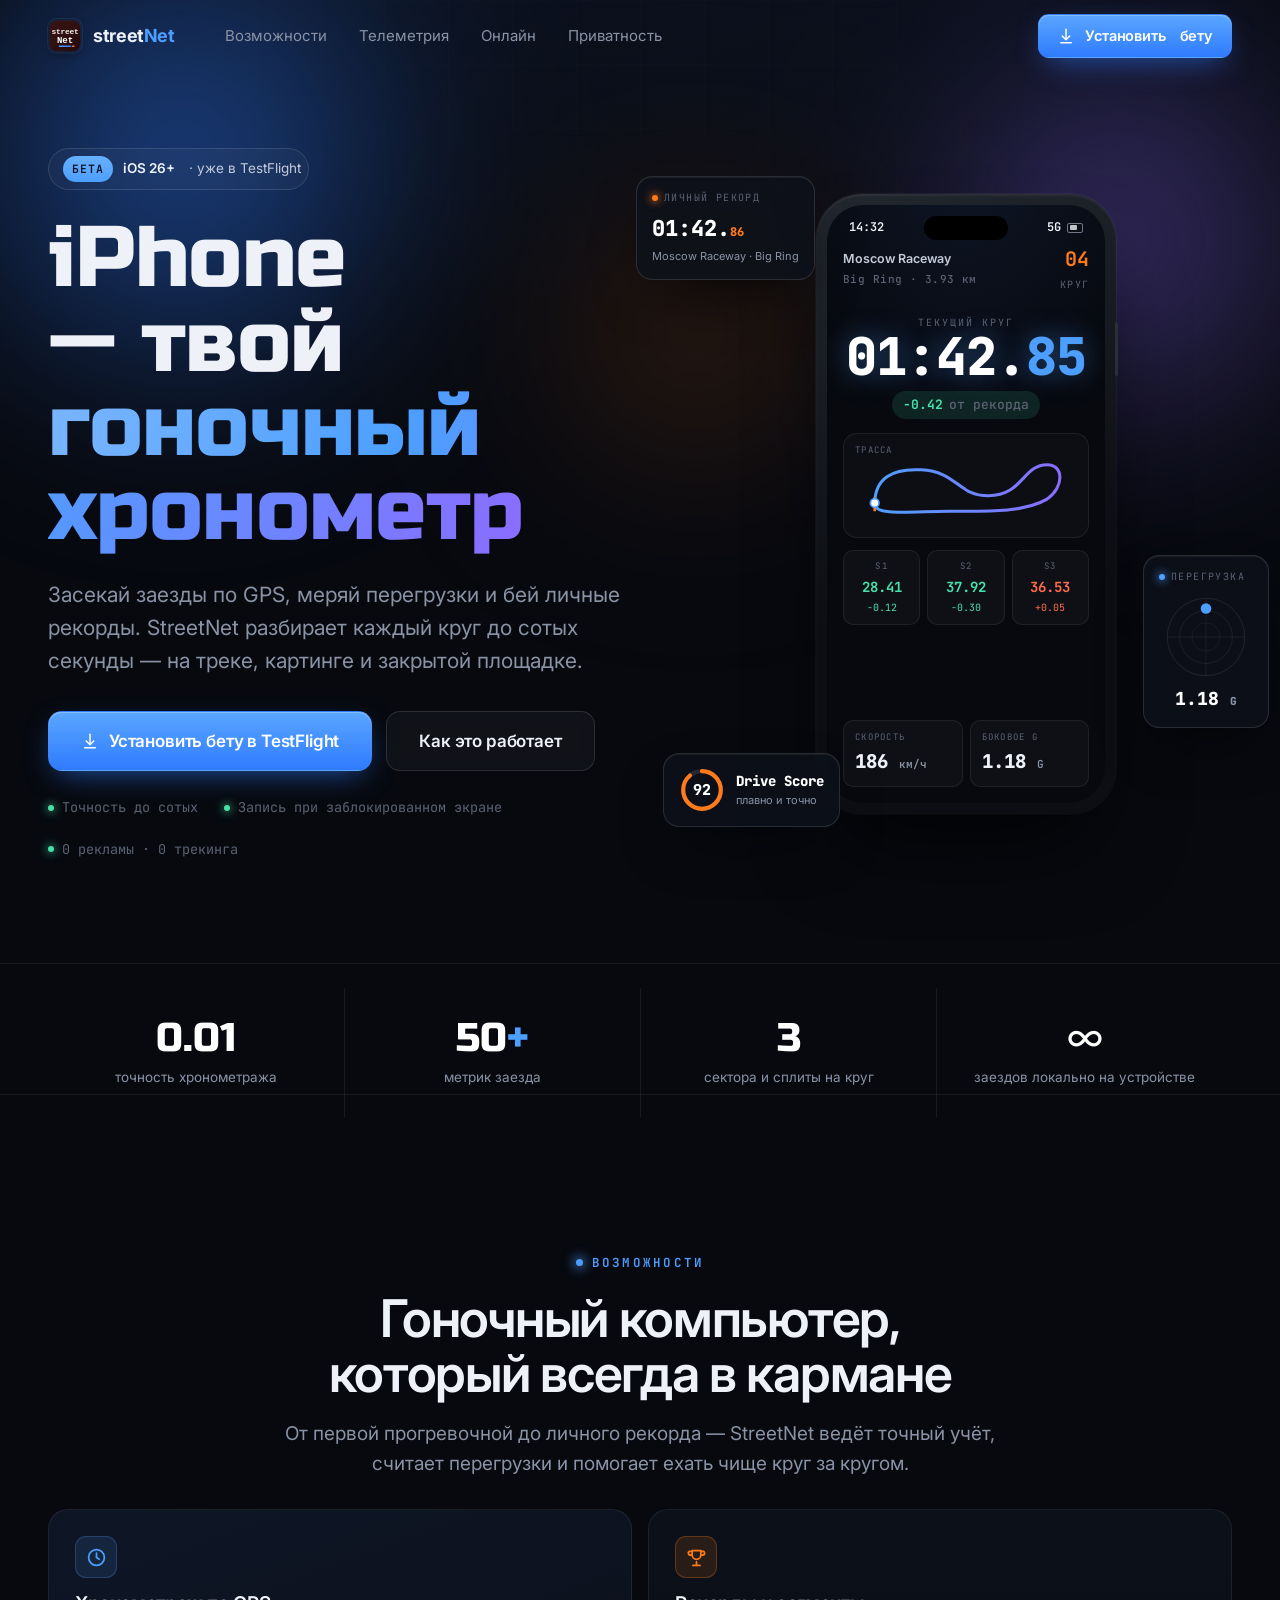
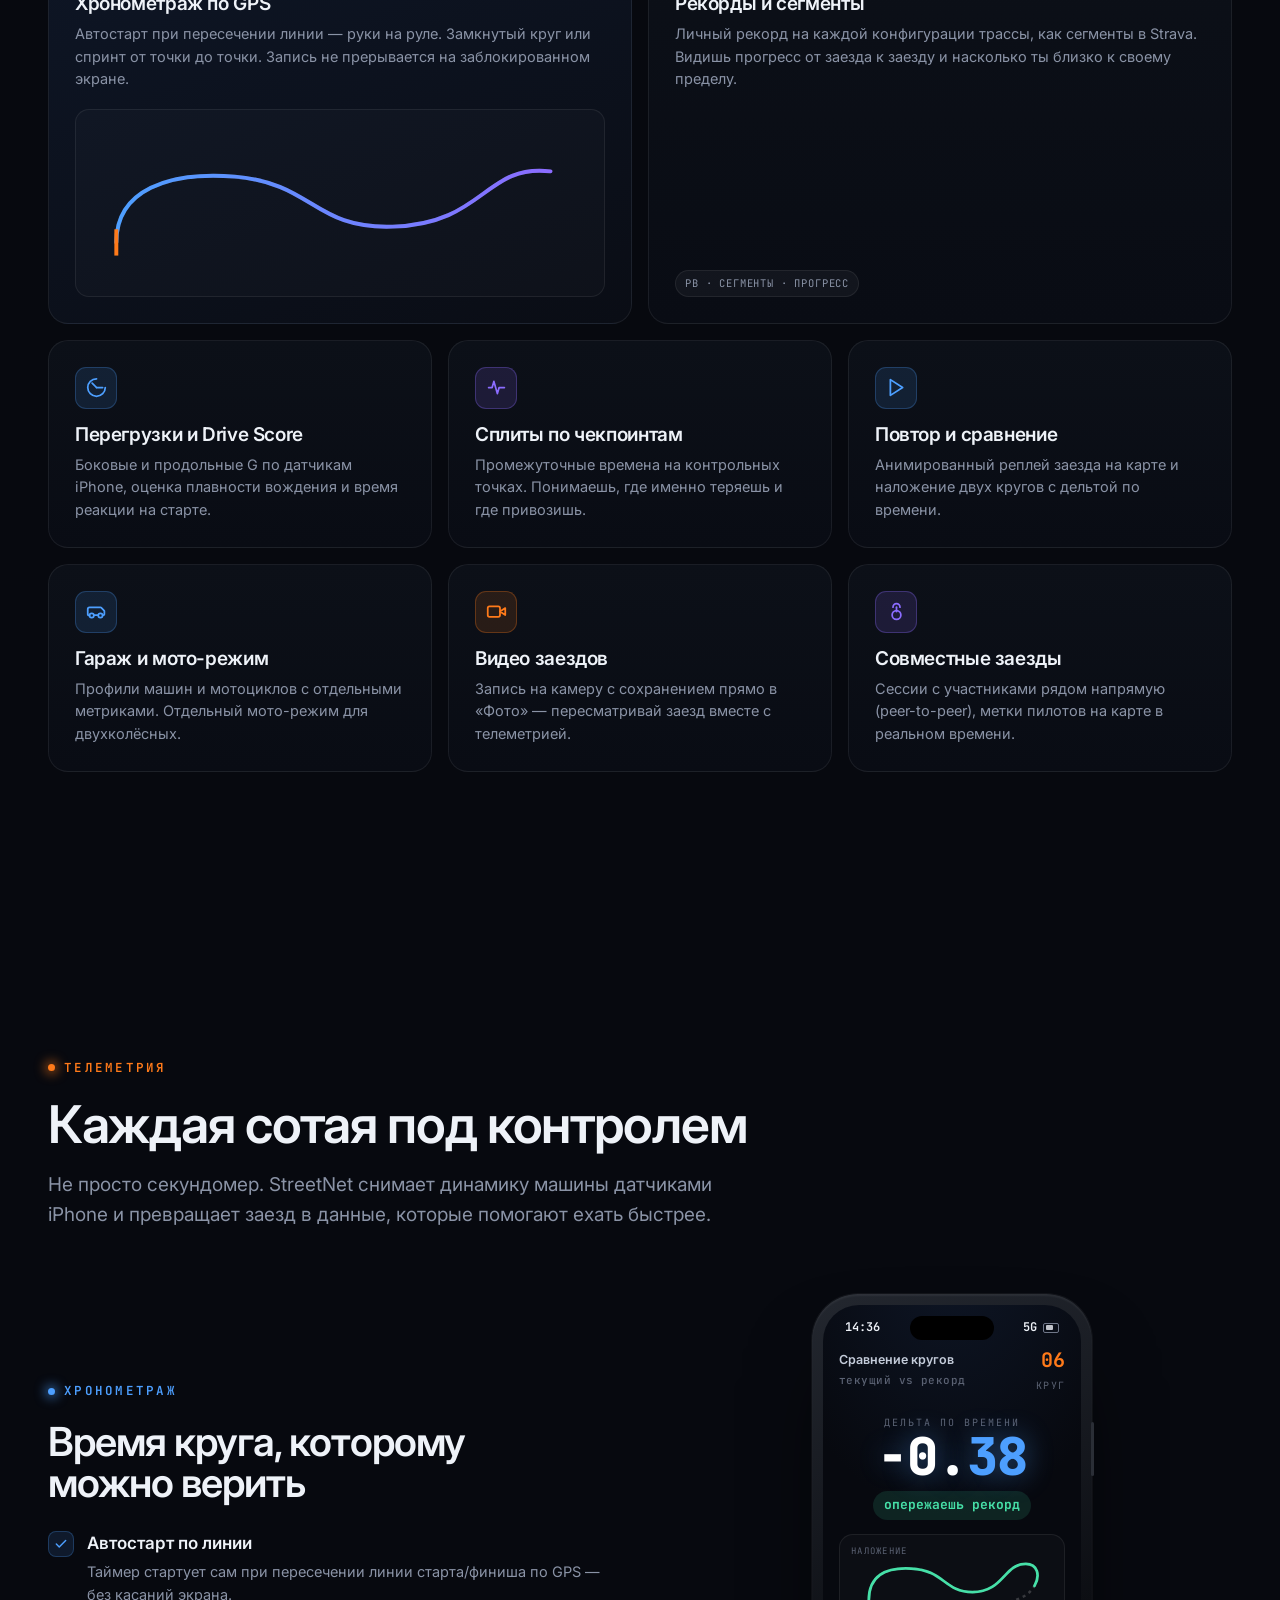
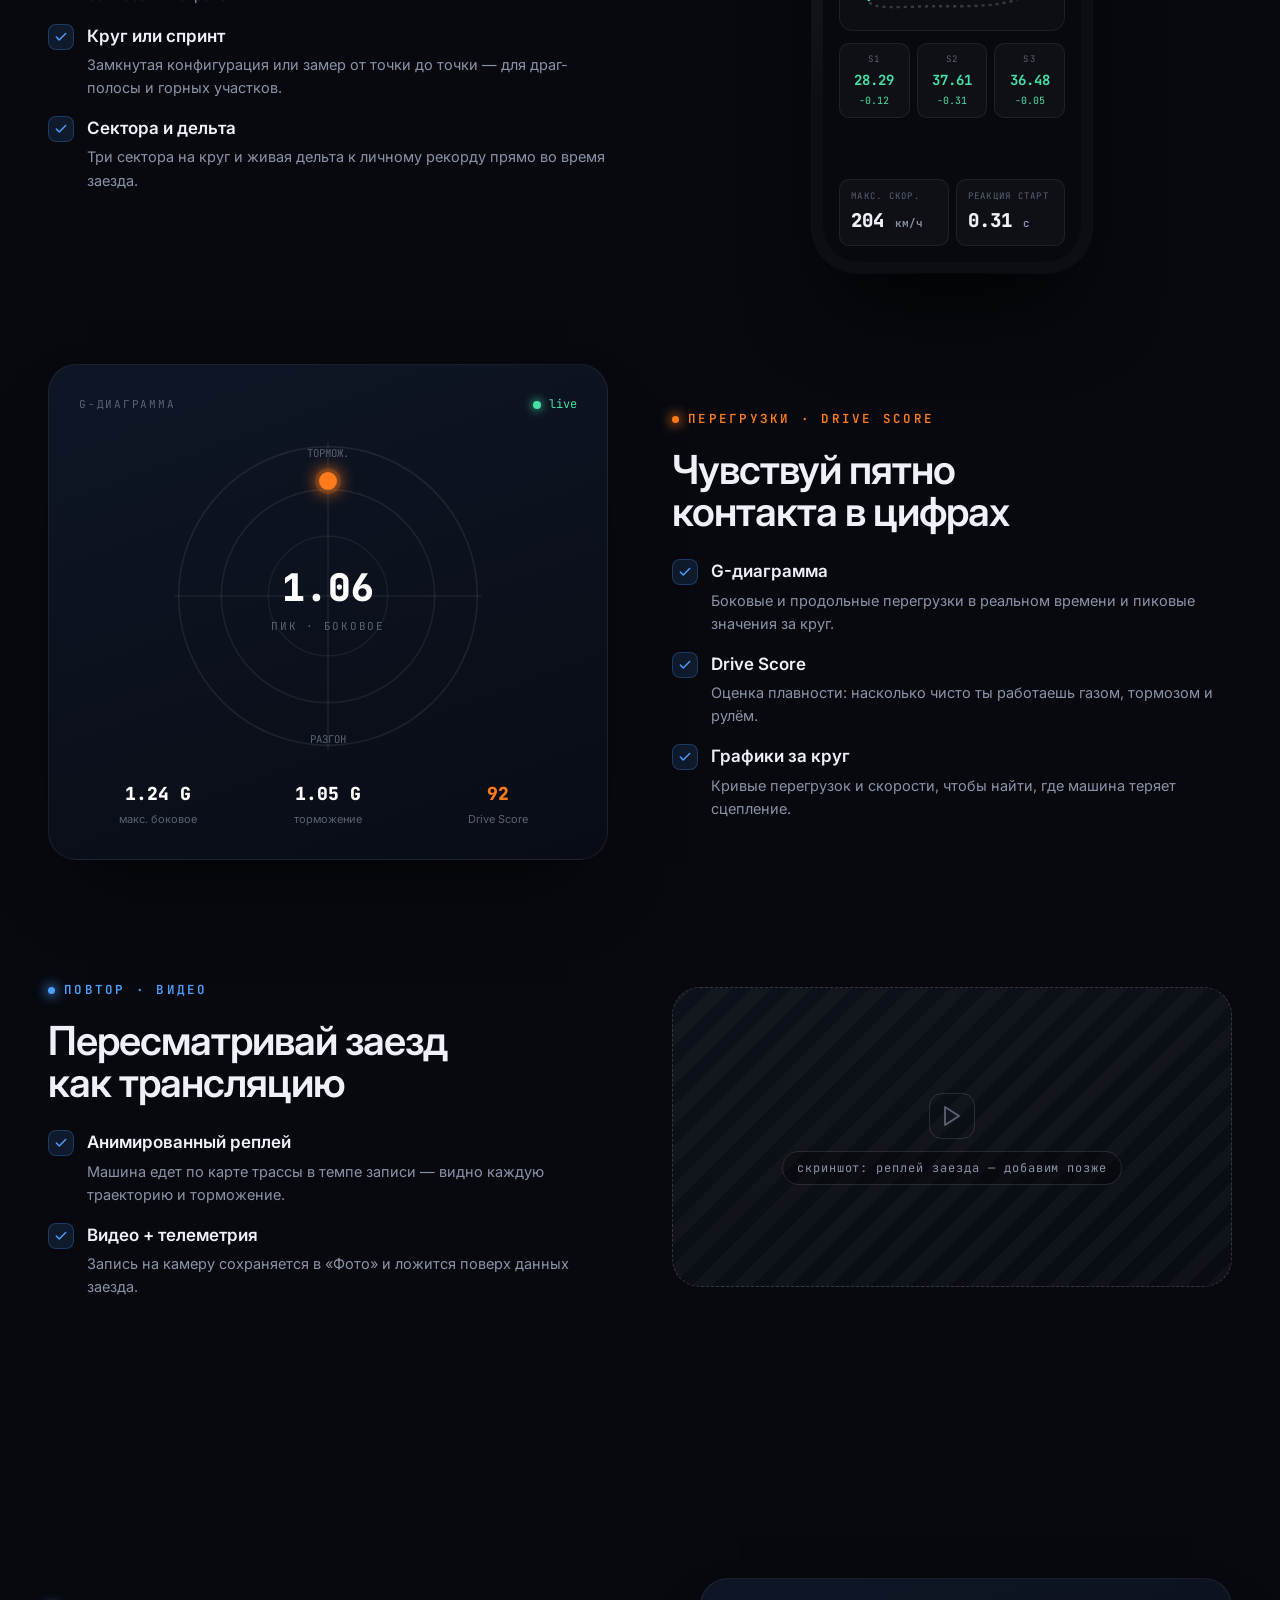
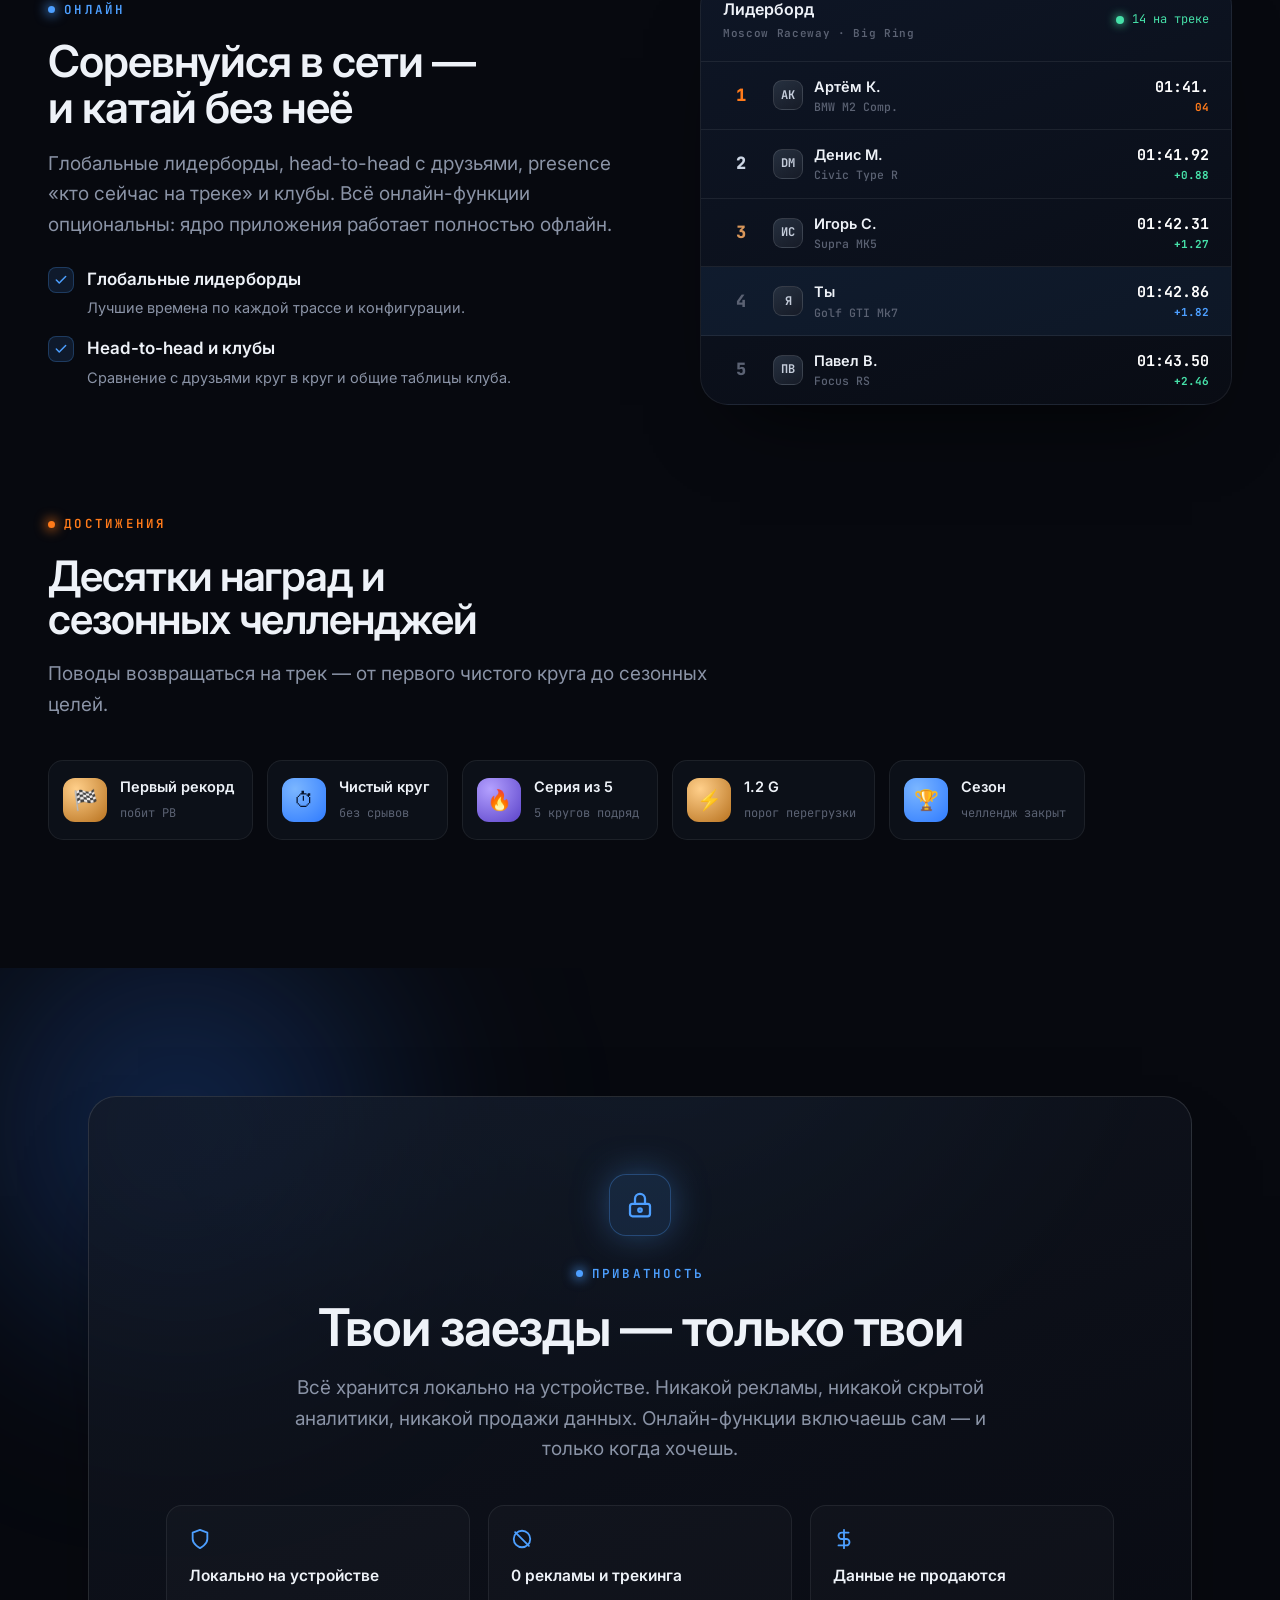
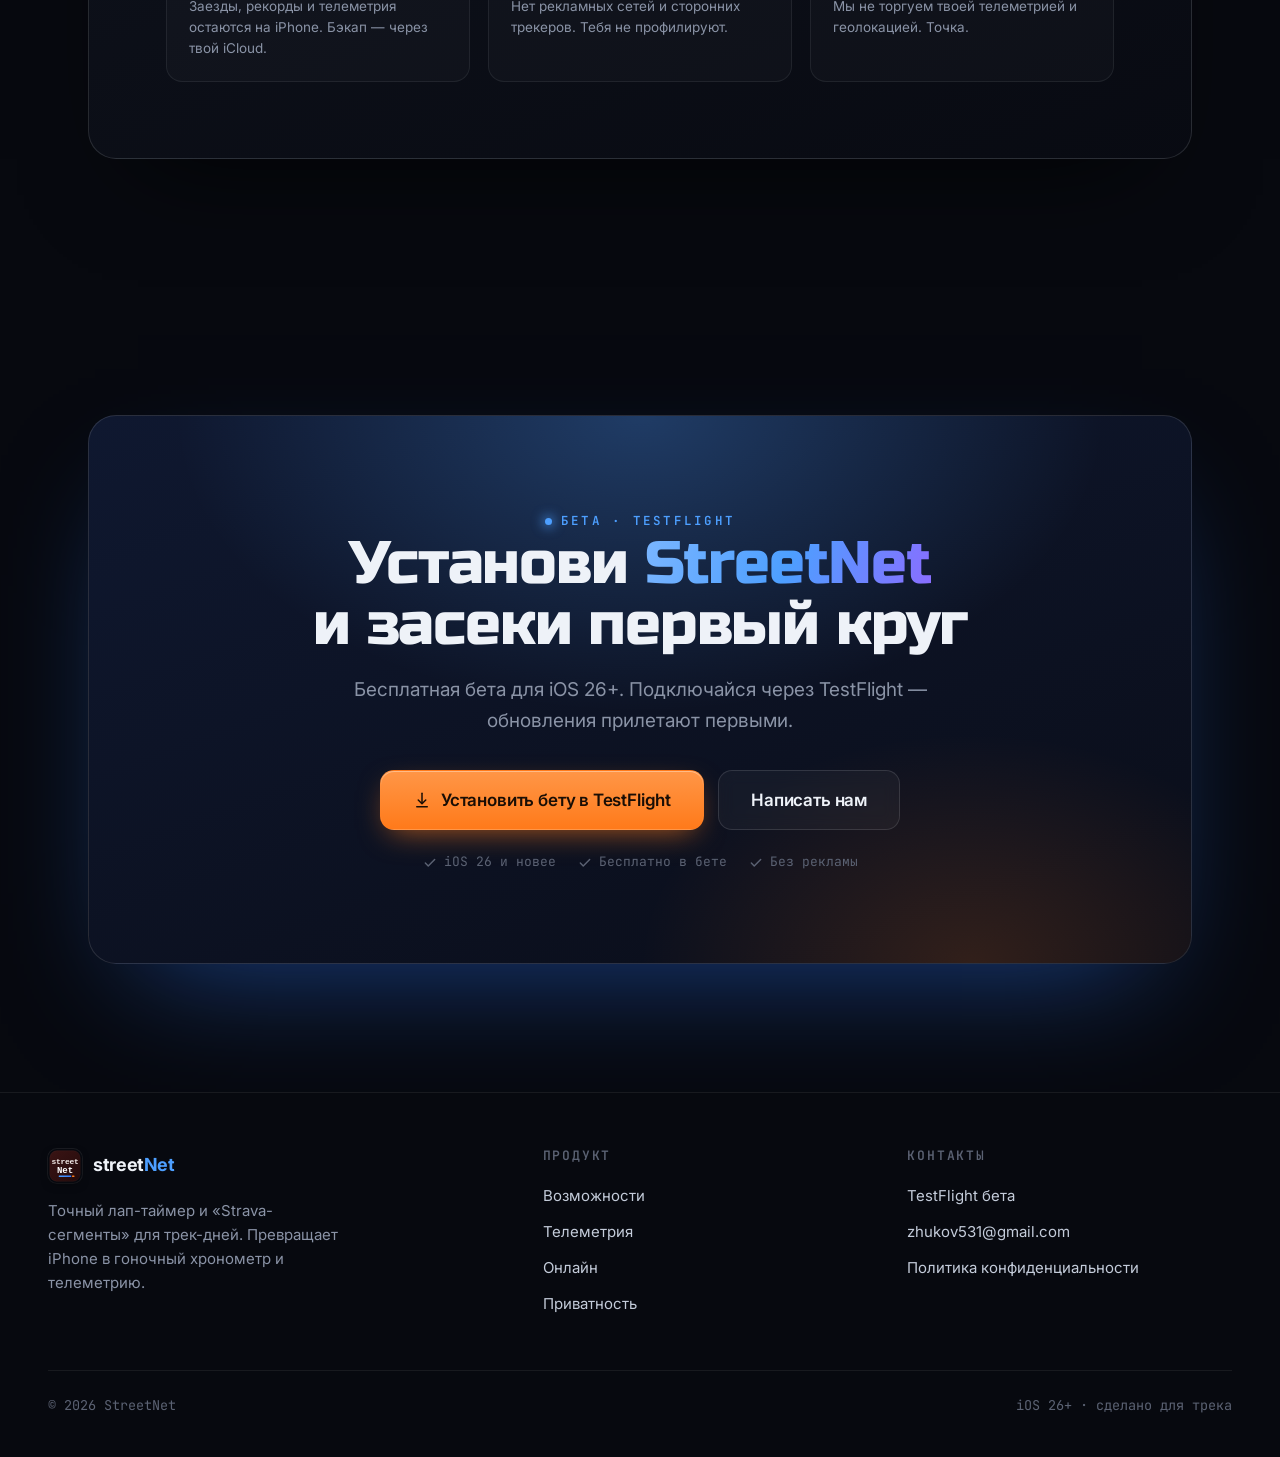
==== commit 7d16182c: "Новый логотип (монограмма из иконки приложения) + соц-превью - favicon/лого: завекторил sN-монограмм" ====
--- a/index.html
+++ b/index.html
@@ -5,7 +5,25 @@
 <meta name="viewport" content="width=device-width, initial-scale=1">
 <title>StreetNet — точный лап-таймер и сегменты для трек-дней</title>
 <meta name="description" content="StreetNet превращает iPhone в гоночный хронометр: время круга по GPS, перегрузки, личные рекорды и разбор каждого заезда до сотых секунды. iOS 26+, бета в TestFlight.">
+<link rel="canonical" href="https://streetnet.ru/">
+<meta name="theme-color" content="#07090f">
 <link rel="icon" href="favicon.svg" type="image/svg+xml">
+<link rel="icon" href="favicon-32.png" sizes="32x32" type="image/png">
+<link rel="apple-touch-icon" href="apple-touch-icon.png">
+<!-- Open Graph / social preview -->
+<meta property="og:type" content="website">
+<meta property="og:site_name" content="StreetNet">
+<meta property="og:locale" content="ru_RU">
+<meta property="og:url" content="https://streetnet.ru/">
+<meta property="og:title" content="StreetNet — точный лап-таймер и сегменты для трек-дней">
+<meta property="og:description" content="iPhone как гоночный хронометр: время круга по GPS, перегрузки, личные рекорды и разбор каждого заезда до сотых. iOS 26+, бета в TestFlight.">
+<meta property="og:image" content="https://streetnet.ru/og.png">
+<meta property="og:image:width" content="1200">
+<meta property="og:image:height" content="630">
+<meta name="twitter:card" content="summary_large_image">
+<meta name="twitter:title" content="StreetNet — точный лап-таймер и сегменты для трек-дней">
+<meta name="twitter:description" content="GPS-хронометраж, перегрузки и личные рекорды на iPhone. iOS 26+, бета в TestFlight.">
+<meta name="twitter:image" content="https://streetnet.ru/og.png">
 <link rel="preconnect" href="https://fonts.googleapis.com">
 <link rel="preconnect" href="https://fonts.gstatic.com" crossorigin>
 <link href="https://fonts.googleapis.com/css2?family=Inter:wght@400;500;600;700&family=JetBrains+Mono:wght@500;600;700;800&family=Russo+One&display=swap&subset=cyrillic,cyrillic-ext,latin" rel="stylesheet">
@@ -19,7 +37,7 @@
 <header class="nav" id="nav">
   <div class="wrap wrap-wide nav-inner">
     <a class="brand" href="#top" aria-label="StreetNet">
-      <span class="brand-mark">s<b>N</b></span>
+      <img class="brand-mark" src="favicon.svg" width="34" height="34" alt="">
       <span>street<i>Net</i></span>
     </a>
     <nav class="nav-links">
@@ -466,7 +484,7 @@
   <div class="wrap wrap-wide">
     <div class="footer-grid">
       <div>
-        <a class="brand" href="#top"><span class="brand-mark">s<b>N</b></span><span>street<i>Net</i></span></a>
+        <a class="brand" href="#top"><img class="brand-mark" src="favicon.svg" width="34" height="34" alt=""><span>street<i>Net</i></span></a>
         <p class="footer-blurb">Точный лап-таймер и «Strava-сегменты» для трек-дней. Превращает iPhone в гоночный хронометр и телеметрию.</p>
       </div>
       <div class="footer-col">
--- a/style.css
+++ b/style.css
@@ -192,14 +192,12 @@
 .nav-inner{ display:flex; align-items:center; gap:28px; height:72px; }
 .brand{ display:flex; align-items:center; gap:11px; font-weight:700; letter-spacing:-.02em; font-size:18px; }
 .brand-mark{
-  width:34px;height:34px;border-radius:9px; flex:none;
-  background:linear-gradient(150deg,#3a1414,#220a0a);
-  border:1px solid rgba(255,255,255,.10);
-  display:flex; align-items:center; justify-content:center; white-space:nowrap; line-height:1; letter-spacing:-.5px;
-  font-family:var(--font-mono); font-weight:800; font-size:12px; color:#f4ece9;
-  box-shadow:inset 0 1px 0 rgba(255,255,255,.08);
-}
-.brand-mark b{ color:#fff; }
+  width:34px;height:34px;border-radius:9px; flex:none; display:block;
+  box-shadow:0 3px 10px -3px rgba(0,0,0,.55), 0 0 0 1px rgba(255,255,255,.08);
+  transition:transform .25s var(--ease), box-shadow .25s var(--ease);
+}
+.brand:hover .brand-mark{ transform:translateY(-1px) rotate(-3deg);
+  box-shadow:0 6px 16px -4px rgba(0,0,0,.6), 0 0 0 1px rgba(77,159,255,.35); }
 .brand span{ color:var(--ink); }
 .brand span i{ color:var(--blue); font-style:normal; }
 .nav-links{ display:flex; gap:4px; margin-left:8px; }
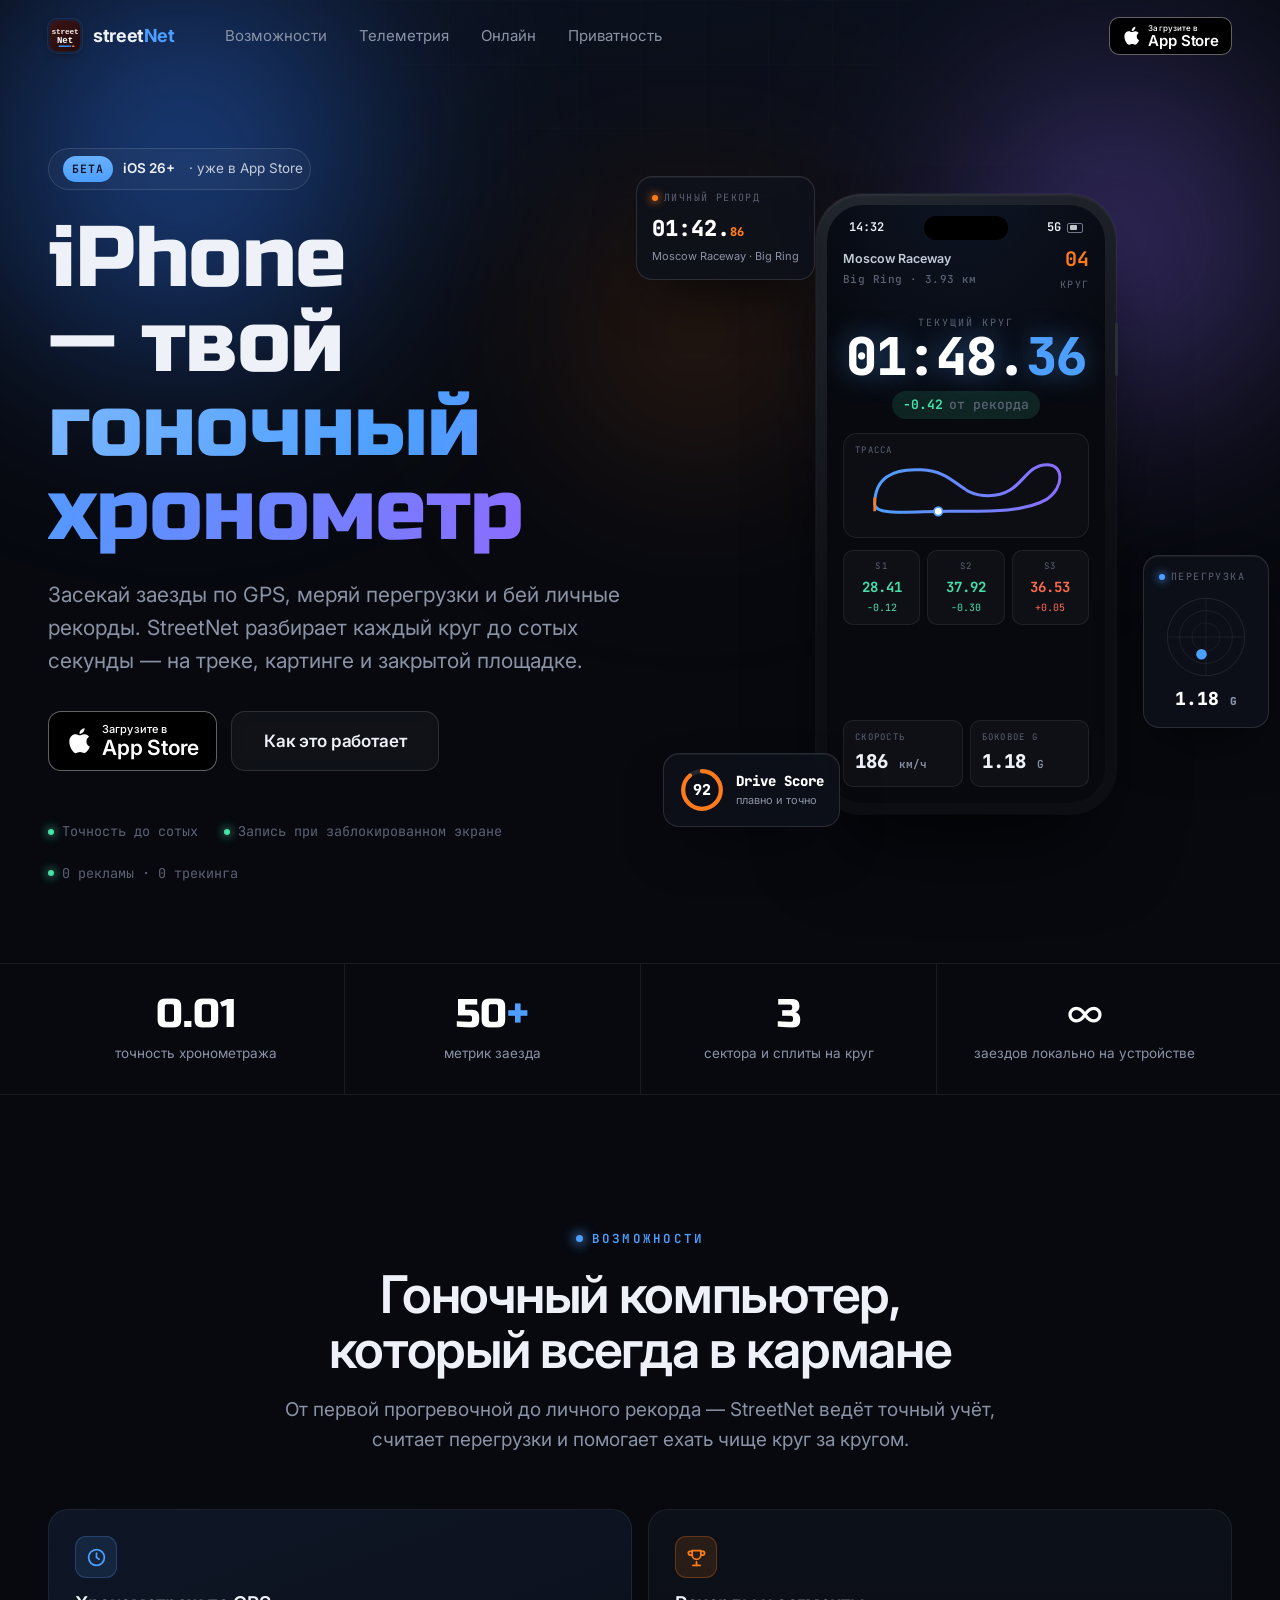
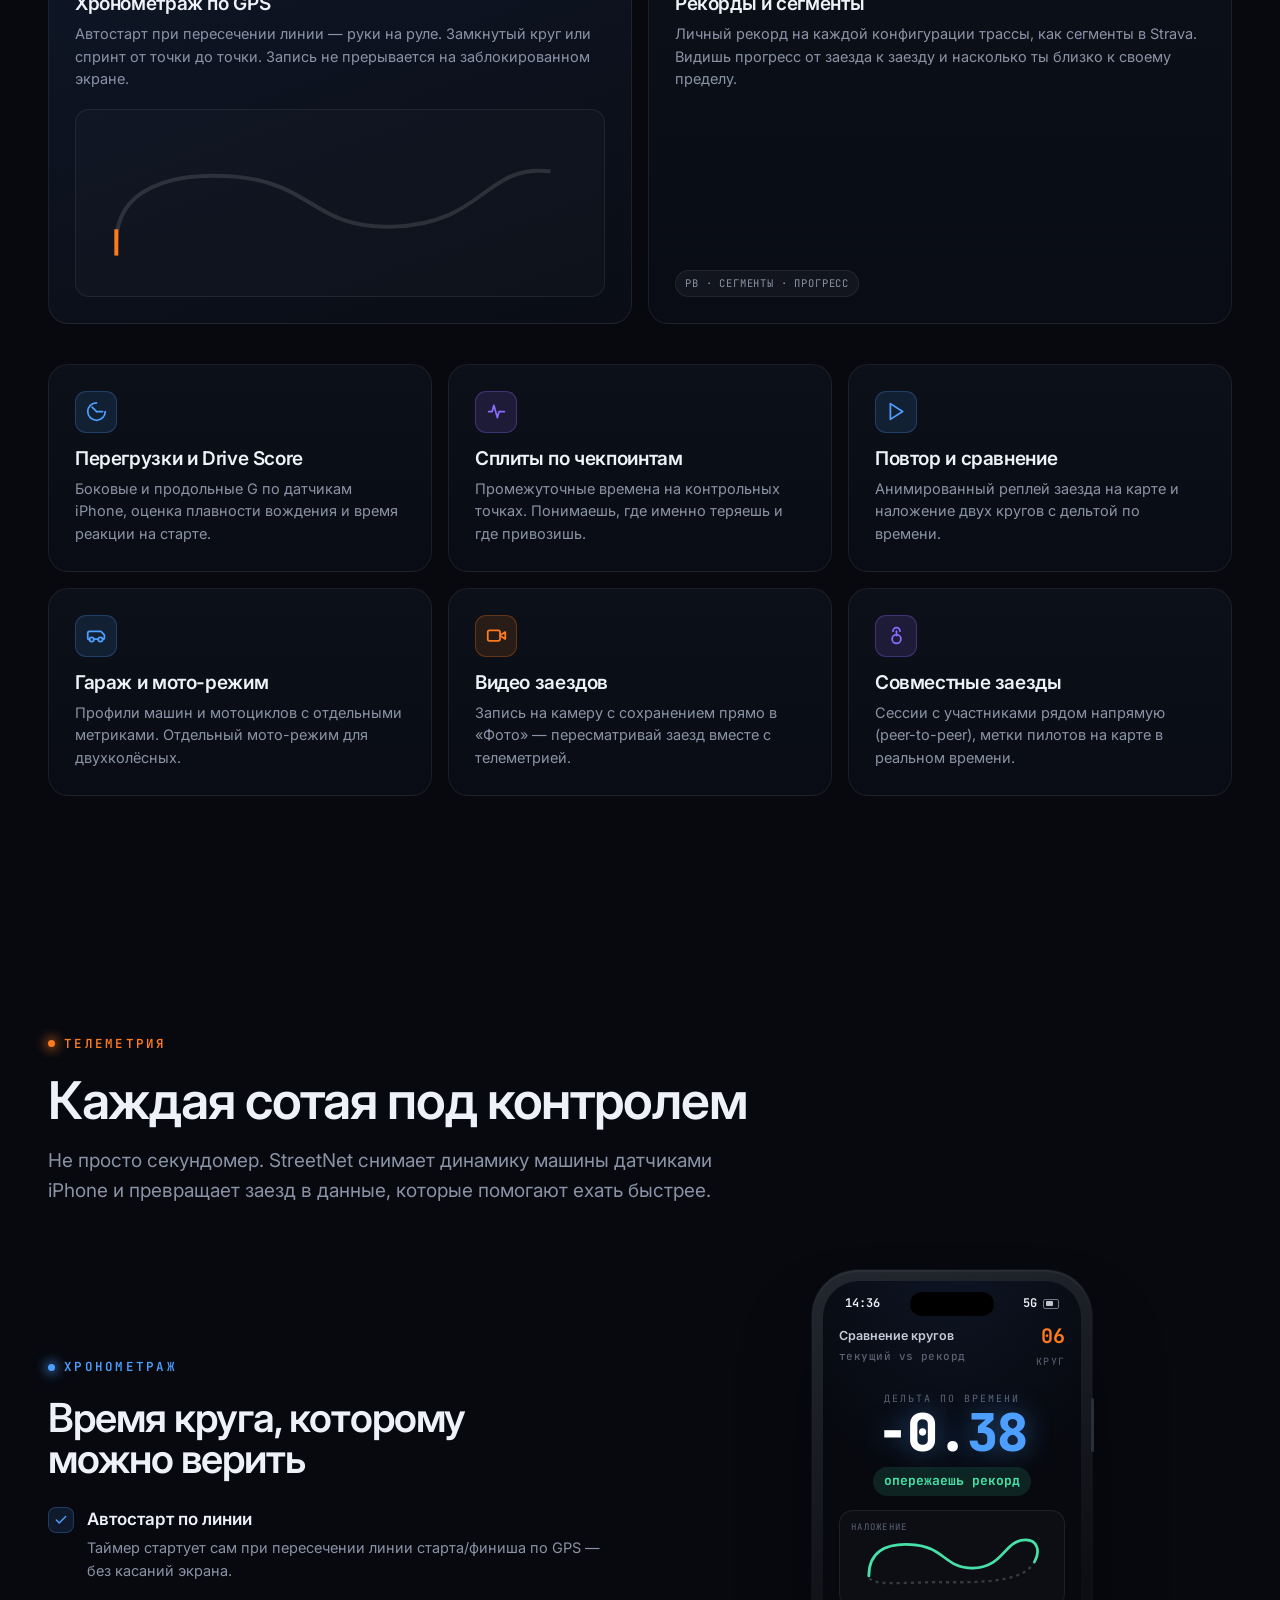
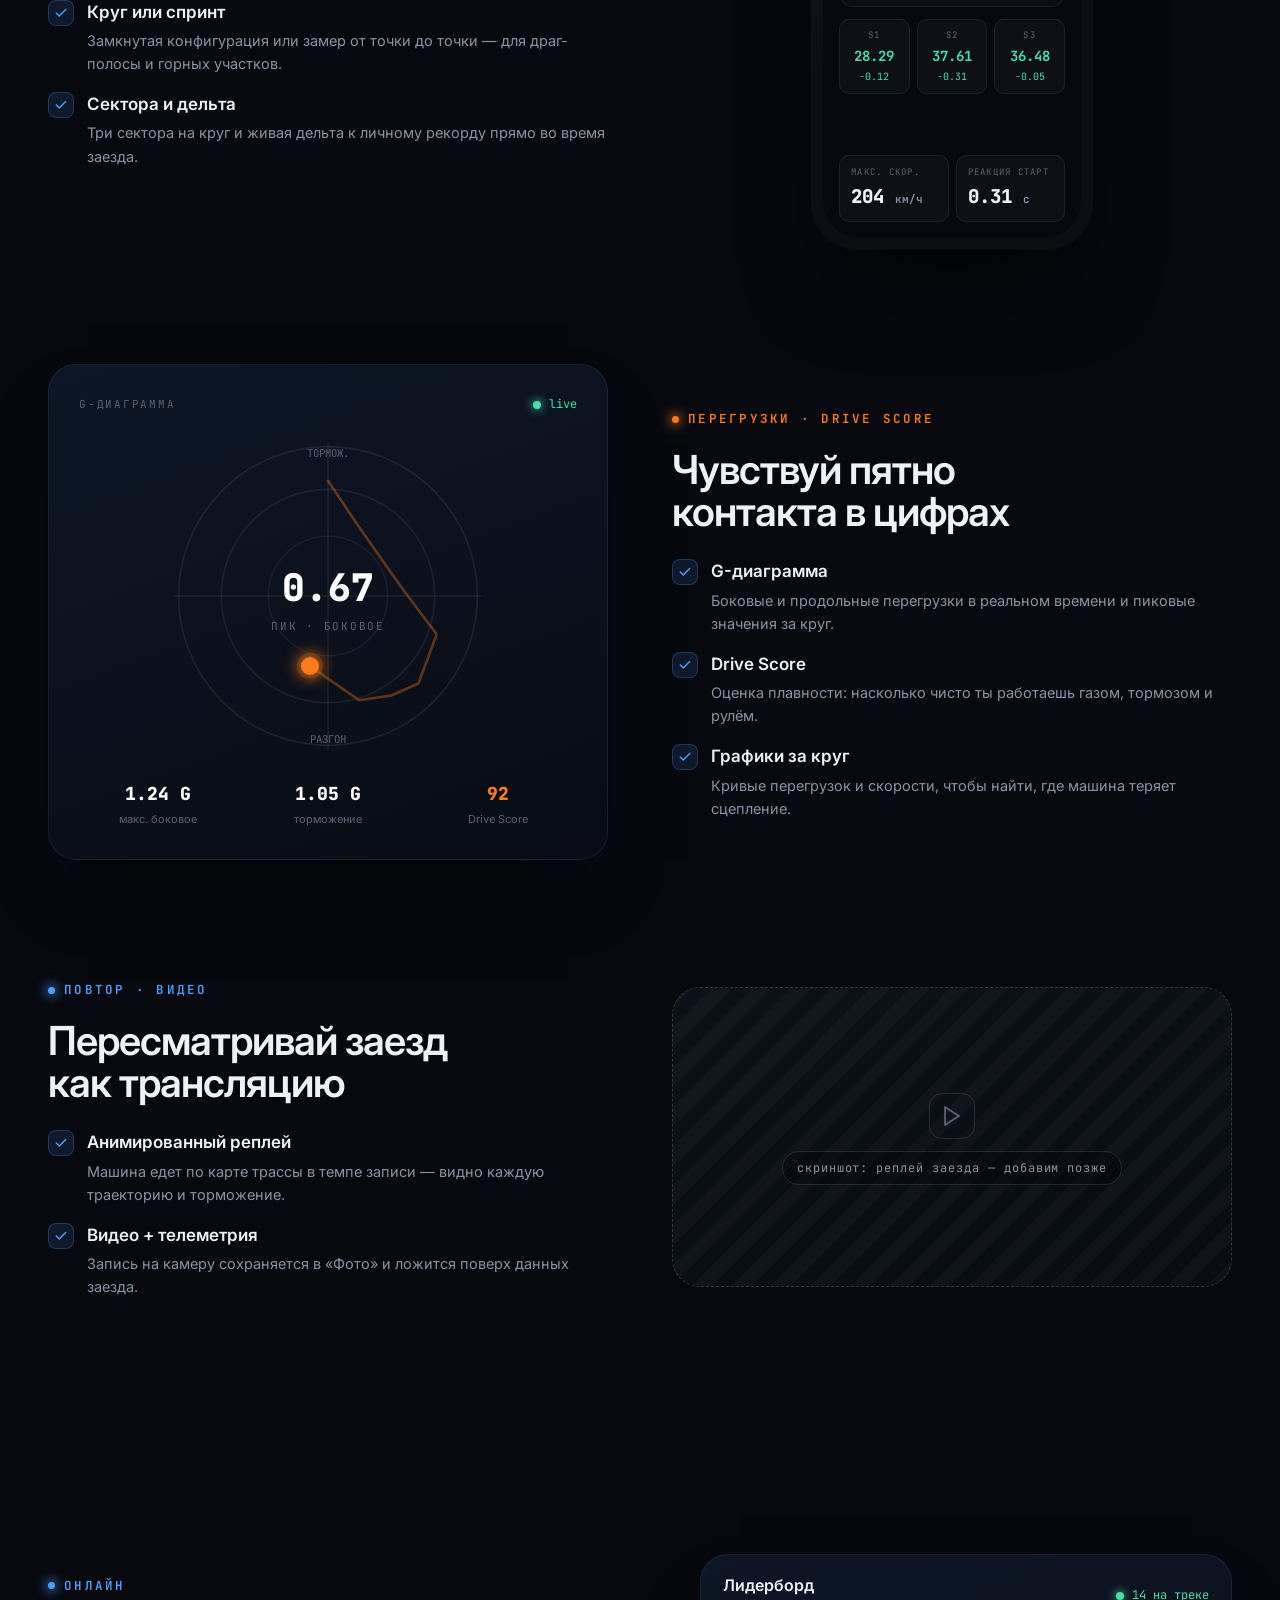
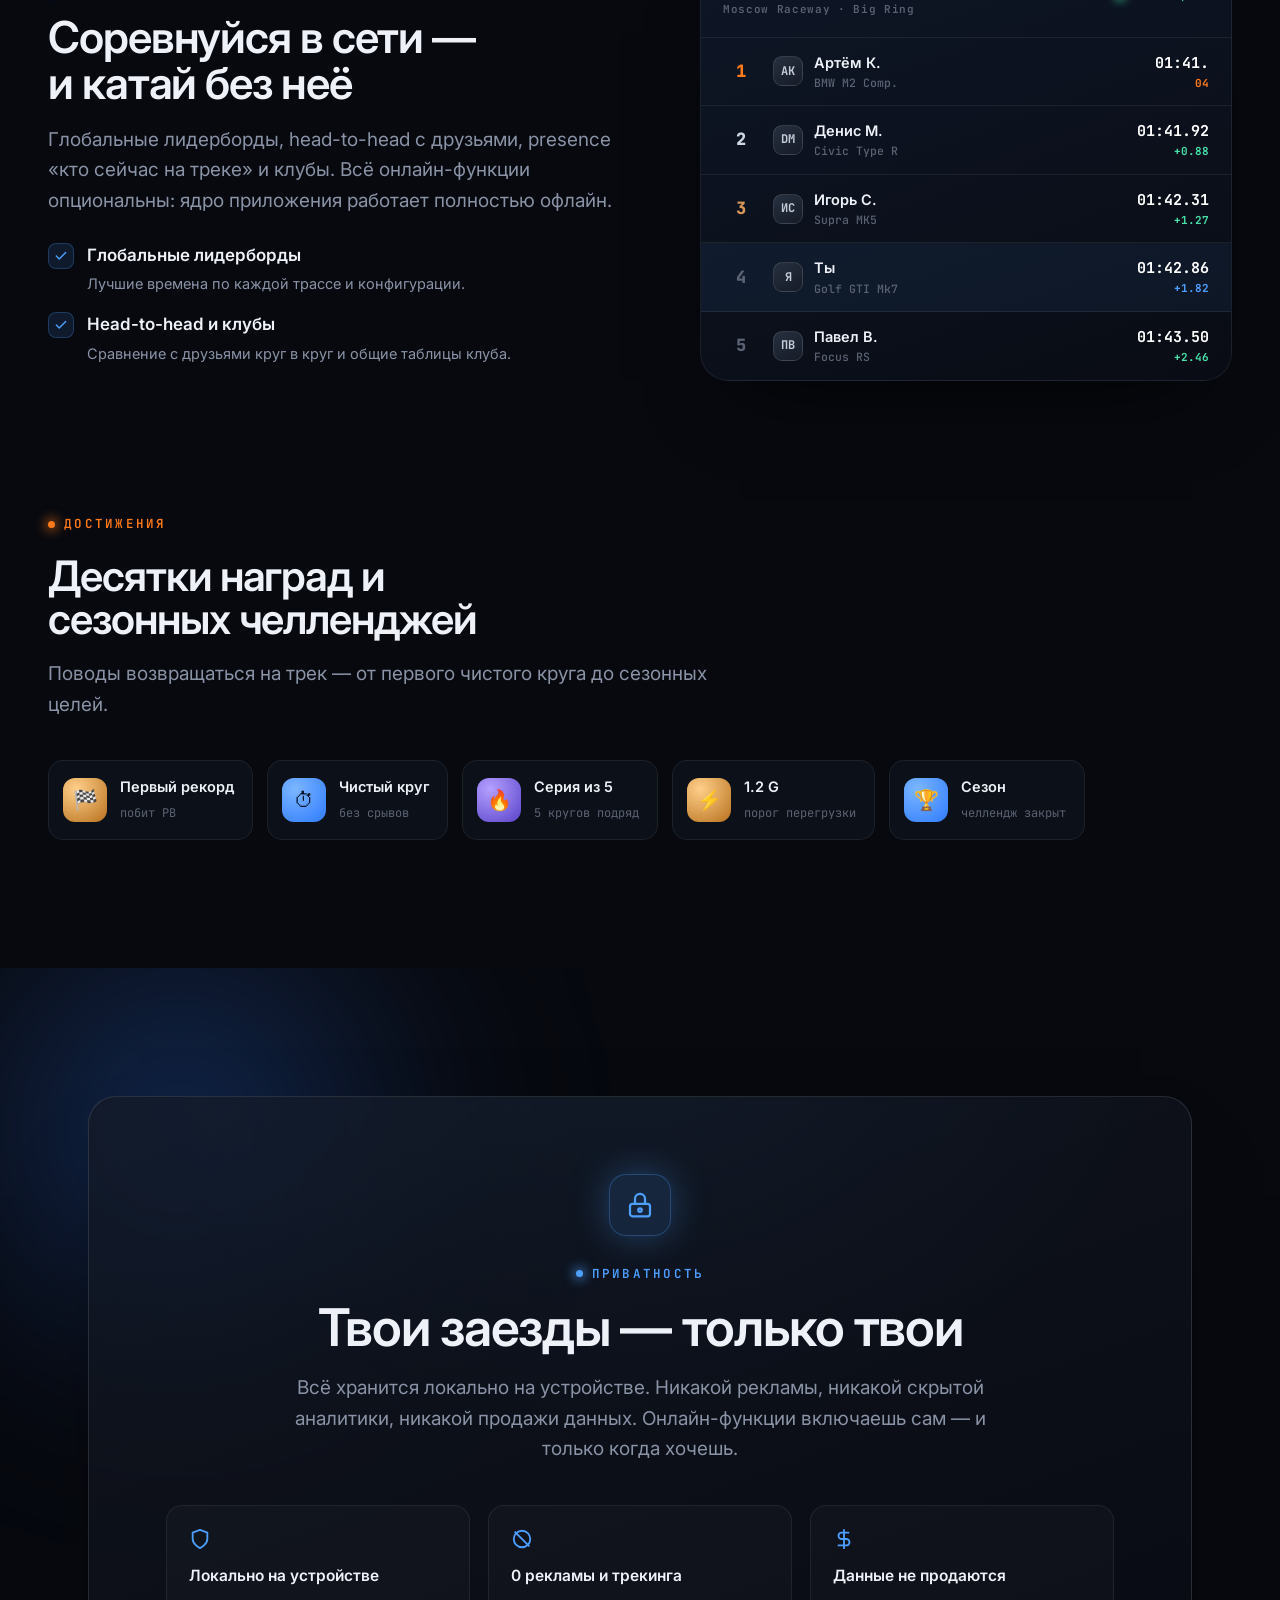
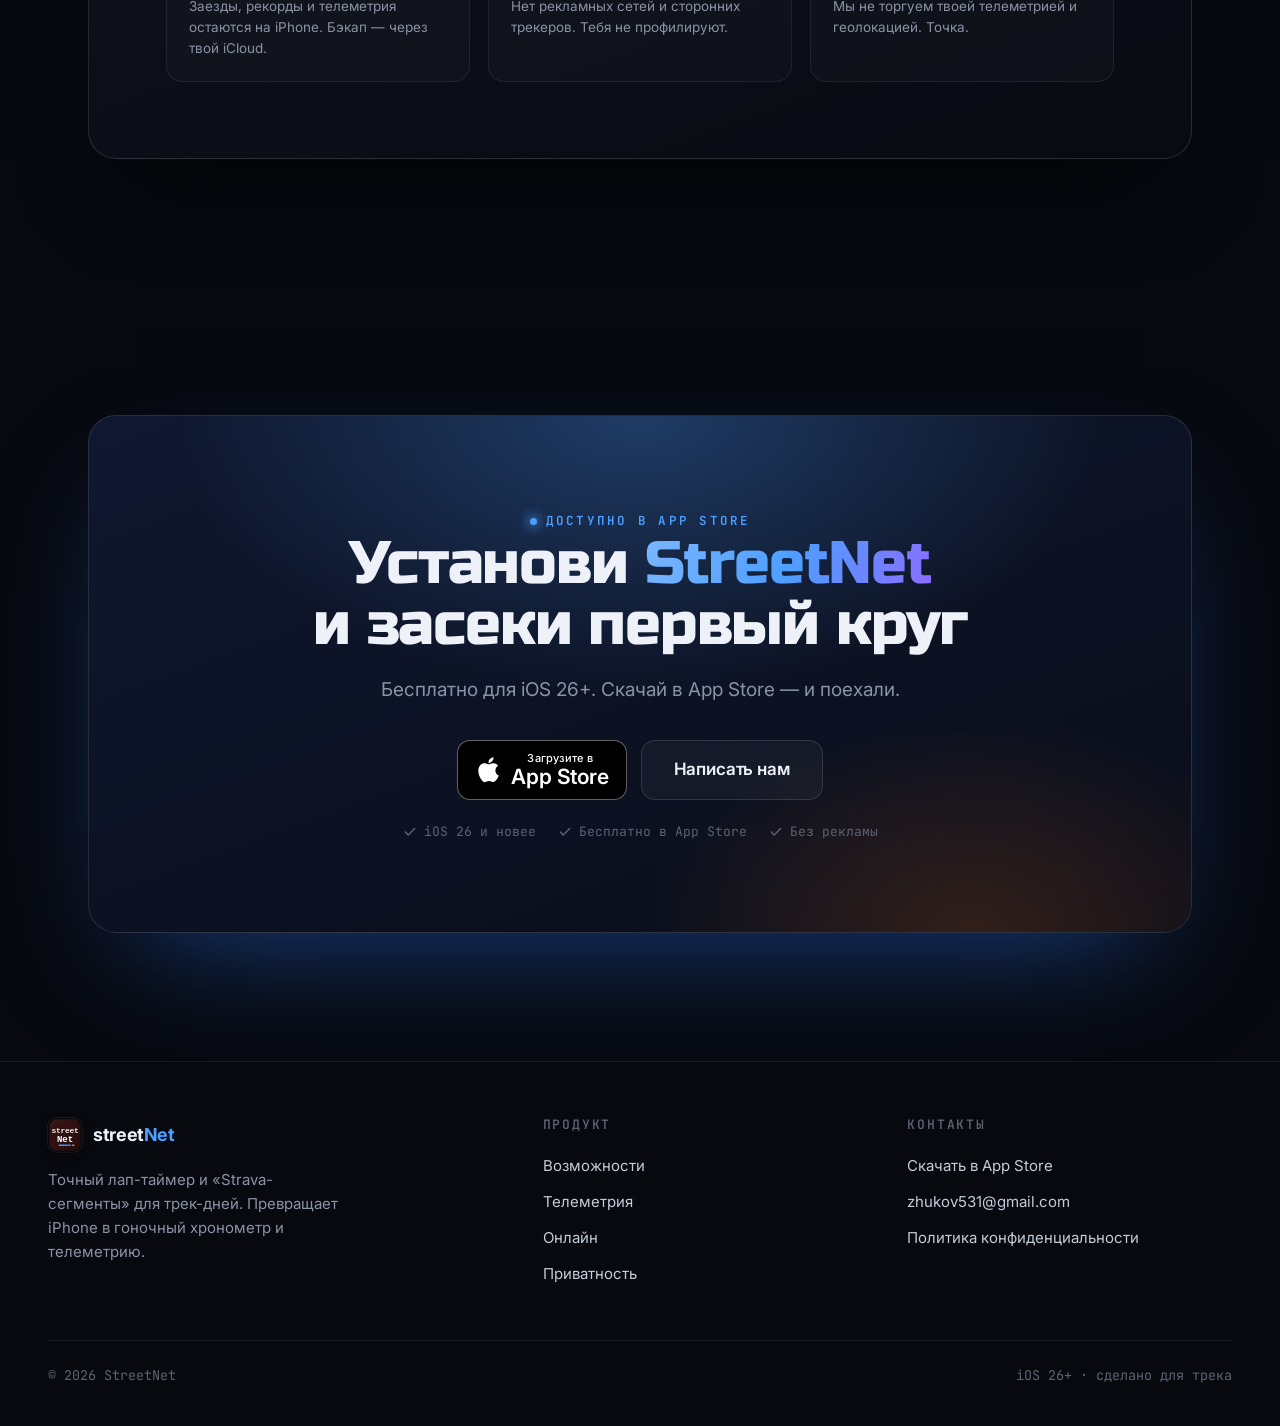
==== commit 8764ed21: "landing: App Store release — official badge CTAs, drop TestFlight links" ====
--- a/index.html
+++ b/index.html
@@ -4,7 +4,7 @@
 <meta charset="UTF-8">
 <meta name="viewport" content="width=device-width, initial-scale=1">
 <title>StreetNet — точный лап-таймер и сегменты для трек-дней</title>
-<meta name="description" content="StreetNet превращает iPhone в гоночный хронометр: время круга по GPS, перегрузки, личные рекорды и разбор каждого заезда до сотых секунды. iOS 26+, бета в TestFlight.">
+<meta name="description" content="StreetNet превращает iPhone в гоночный хронометр: время круга по GPS, перегрузки, личные рекорды и разбор каждого заезда до сотых секунды. iOS 26+, бесплатно в App Store.">
 <link rel="canonical" href="https://streetnet.ru/">
 <meta name="theme-color" content="#07090f">
 <link rel="icon" href="favicon.svg" type="image/svg+xml">
@@ -16,13 +16,13 @@
 <meta property="og:locale" content="ru_RU">
 <meta property="og:url" content="https://streetnet.ru/">
 <meta property="og:title" content="StreetNet — точный лап-таймер и сегменты для трек-дней">
-<meta property="og:description" content="iPhone как гоночный хронометр: время круга по GPS, перегрузки, личные рекорды и разбор каждого заезда до сотых. iOS 26+, бета в TestFlight.">
+<meta property="og:description" content="iPhone как гоночный хронометр: время круга по GPS, перегрузки, личные рекорды и разбор каждого заезда до сотых. iOS 26+, бесплатно в App Store.">
 <meta property="og:image" content="https://streetnet.ru/og.png">
 <meta property="og:image:width" content="1200">
 <meta property="og:image:height" content="630">
 <meta name="twitter:card" content="summary_large_image">
 <meta name="twitter:title" content="StreetNet — точный лап-таймер и сегменты для трек-дней">
-<meta name="twitter:description" content="GPS-хронометраж, перегрузки и личные рекорды на iPhone. iOS 26+, бета в TestFlight.">
+<meta name="twitter:description" content="GPS-хронометраж, перегрузки и личные рекорды на iPhone. iOS 26+, бесплатно в App Store.">
 <meta name="twitter:image" content="https://streetnet.ru/og.png">
 <link rel="preconnect" href="https://fonts.googleapis.com">
 <link rel="preconnect" href="https://fonts.gstatic.com" crossorigin>
@@ -47,9 +47,9 @@
       <a href="#privacy">Приватность</a>
     </nav>
     <div class="nav-cta">
-      <a class="btn btn-primary" href="https://testflight.apple.com/join/8xhweDEq" target="_blank" rel="noopener">
-        <svg viewBox="0 0 24 24" fill="none" stroke="currentColor" stroke-width="2" stroke-linecap="round" stroke-linejoin="round"><path d="M12 3v13"/><path d="m7 12 5 5 5-5"/><path d="M5 21h14"/></svg>
-        <span class="lng">Установить&nbsp;</span>бету
+      <a class="appstore-badge ab-sm" href="https://apps.apple.com/app/id6775604333" target="_blank" rel="noopener" aria-label="Скачать в App Store">
+        <svg viewBox="0 0 22 24" aria-hidden="true"><path d="M16.365 1.43c0 1.14-.493 2.27-1.177 3.08-.744.9-1.99 1.57-2.987 1.57-.12 0-.23-.02-.3-.03-.01-.06-.04-.22-.04-.39 0-1.15.572-2.27 1.206-2.98.804-.94 2.142-1.64 3.248-1.68.03.13.05.28.05.43zm4.565 15.71c-.03.07-.463 1.58-1.518 3.12-.945 1.34-1.94 2.71-3.43 2.71-1.517 0-1.9-.88-3.63-.88-1.698 0-2.302.91-3.67.91-1.377 0-2.332-1.26-3.428-2.8-1.287-1.82-2.323-4.63-2.323-7.28 0-4.28 2.797-6.55 5.552-6.55 1.448 0 2.675.95 3.6.95.865 0 2.222-1.01 3.902-1.01.613 0 2.886.06 4.374 2.19-.13.09-2.383 1.37-2.383 4.19 0 3.26 2.854 4.42 2.955 4.45z"/></svg>
+        <span class="ab-txt"><span class="ab-1">Загрузите в</span><span class="ab-2">App&nbsp;Store</span></span>
       </a>
     </div>
   </div>
@@ -66,7 +66,7 @@
     <div class="hero-copy">
       <span class="hero-badge" data-reveal>
         <span class="pill">Бета</span>
-        <b>iOS&nbsp;26+</b>&nbsp;· уже в TestFlight
+        <b>iOS&nbsp;26+</b>&nbsp;· уже в App&nbsp;Store
       </span>
       <h1 data-reveal data-delay="1">
         iPhone — твой <span class="grad">гоночный<br>хронометр</span>
@@ -76,9 +76,9 @@
         StreetNet разбирает каждый круг до сотых секунды — на треке, картинге и закрытой площадке.
       </p>
       <div class="hero-actions" data-reveal data-delay="3">
-        <a class="btn btn-primary btn-lg" href="https://testflight.apple.com/join/8xhweDEq" target="_blank" rel="noopener">
-          <svg viewBox="0 0 24 24" fill="none" stroke="currentColor" stroke-width="2" stroke-linecap="round" stroke-linejoin="round"><path d="M12 3v13"/><path d="m7 12 5 5 5-5"/><path d="M5 21h14"/></svg>
-          Установить бету в TestFlight
+        <a class="appstore-badge" href="https://apps.apple.com/app/id6775604333" target="_blank" rel="noopener" aria-label="Скачать в App Store">
+          <svg viewBox="0 0 22 24" aria-hidden="true"><path d="M16.365 1.43c0 1.14-.493 2.27-1.177 3.08-.744.9-1.99 1.57-2.987 1.57-.12 0-.23-.02-.3-.03-.01-.06-.04-.22-.04-.39 0-1.15.572-2.27 1.206-2.98.804-.94 2.142-1.64 3.248-1.68.03.13.05.28.05.43zm4.565 15.71c-.03.07-.463 1.58-1.518 3.12-.945 1.34-1.94 2.71-3.43 2.71-1.517 0-1.9-.88-3.63-.88-1.698 0-2.302.91-3.67.91-1.377 0-2.332-1.26-3.428-2.8-1.287-1.82-2.323-4.63-2.323-7.28 0-4.28 2.797-6.55 5.552-6.55 1.448 0 2.675.95 3.6.95.865 0 2.222-1.01 3.902-1.01.613 0 2.886.06 4.374 2.19-.13.09-2.383 1.37-2.383 4.19 0 3.26 2.854 4.42 2.955 4.45z"/></svg>
+          <span class="ab-txt"><span class="ab-1">Загрузите в</span><span class="ab-2">App&nbsp;Store</span></span>
         </a>
         <a class="btn btn-ghost btn-lg" href="#telemetry">Как это работает</a>
       </div>
@@ -460,19 +460,19 @@
 <section class="section cta-final">
   <div class="wrap">
     <div class="cta-card" data-reveal>
-      <span class="eyebrow" style="justify-content:center">Бета · TestFlight</span>
+      <span class="eyebrow" style="justify-content:center">Доступно в App&nbsp;Store</span>
       <h2>Установи <span class="grad">StreetNet</span><br>и засеки первый круг</h2>
-      <p>Бесплатная бета для iOS 26+. Подключайся через TestFlight — обновления прилетают первыми.</p>
+      <p>Бесплатно для iOS 26+. Скачай в App Store — и поехали.</p>
       <div class="cta-actions">
-        <a class="btn btn-orange btn-lg" href="https://testflight.apple.com/join/8xhweDEq" target="_blank" rel="noopener">
-          <svg viewBox="0 0 24 24" fill="none" stroke="currentColor" stroke-width="2" stroke-linecap="round" stroke-linejoin="round"><path d="M12 3v13"/><path d="m7 12 5 5 5-5"/><path d="M5 21h14"/></svg>
-          Установить бету в TestFlight
+        <a class="appstore-badge" href="https://apps.apple.com/app/id6775604333" target="_blank" rel="noopener" aria-label="Скачать в App Store">
+          <svg viewBox="0 0 22 24" aria-hidden="true"><path d="M16.365 1.43c0 1.14-.493 2.27-1.177 3.08-.744.9-1.99 1.57-2.987 1.57-.12 0-.23-.02-.3-.03-.01-.06-.04-.22-.04-.39 0-1.15.572-2.27 1.206-2.98.804-.94 2.142-1.64 3.248-1.68.03.13.05.28.05.43zm4.565 15.71c-.03.07-.463 1.58-1.518 3.12-.945 1.34-1.94 2.71-3.43 2.71-1.517 0-1.9-.88-3.63-.88-1.698 0-2.302.91-3.67.91-1.377 0-2.332-1.26-3.428-2.8-1.287-1.82-2.323-4.63-2.323-7.28 0-4.28 2.797-6.55 5.552-6.55 1.448 0 2.675.95 3.6.95.865 0 2.222-1.01 3.902-1.01.613 0 2.886.06 4.374 2.19-.13.09-2.383 1.37-2.383 4.19 0 3.26 2.854 4.42 2.955 4.45z"/></svg>
+          <span class="ab-txt"><span class="ab-1">Загрузите в</span><span class="ab-2">App&nbsp;Store</span></span>
         </a>
         <a class="btn btn-ghost btn-lg" href="mailto:zhukov531@gmail.com">Написать нам</a>
       </div>
       <div class="cta-meta">
         <span><svg width="14" height="14" viewBox="0 0 24 24" fill="none" stroke="currentColor" stroke-width="2.5" stroke-linecap="round" stroke-linejoin="round"><path d="M20 6 9 17l-5-5"/></svg>iOS 26 и новее</span>
-        <span><svg width="14" height="14" viewBox="0 0 24 24" fill="none" stroke="currentColor" stroke-width="2.5" stroke-linecap="round" stroke-linejoin="round"><path d="M20 6 9 17l-5-5"/></svg>Бесплатно в бете</span>
+        <span><svg width="14" height="14" viewBox="0 0 24 24" fill="none" stroke="currentColor" stroke-width="2.5" stroke-linecap="round" stroke-linejoin="round"><path d="M20 6 9 17l-5-5"/></svg>Бесплатно в App Store</span>
         <span><svg width="14" height="14" viewBox="0 0 24 24" fill="none" stroke="currentColor" stroke-width="2.5" stroke-linecap="round" stroke-linejoin="round"><path d="M20 6 9 17l-5-5"/></svg>Без рекламы</span>
       </div>
     </div>
@@ -496,7 +496,7 @@
       </div>
       <div class="footer-col">
         <h4>Контакты</h4>
-        <a href="https://testflight.apple.com/join/8xhweDEq" target="_blank" rel="noopener">TestFlight бета</a>
+        <a href="https://apps.apple.com/app/id6775604333" target="_blank" rel="noopener">Скачать в App Store</a>
         <a href="mailto:zhukov531@gmail.com">zhukov531@gmail.com</a>
         <a href="privacy.html">Политика конфиденциальности</a>
       </div>
--- a/style.css
+++ b/style.css
@@ -318,3 +318,20 @@
   color:#fff; background:linear-gradient(180deg,#5aa6ff,var(--blue-deep));
   box-shadow:0 6px 18px -6px rgba(47,123,255,.8);
 }
+
+/* ===== Official-style App Store badge ===== */
+.appstore-badge{
+  display:inline-flex; align-items:center; gap:11px;
+  background:#000; border:1px solid rgba(255,255,255,.38);
+  border-radius:13px; padding:9px 17px; text-decoration:none;
+  line-height:1; transition:transform .15s ease, border-color .15s ease;
+}
+.appstore-badge:hover{ transform:translateY(-2px); border-color:rgba(255,255,255,.7); }
+.appstore-badge svg{ width:25px; height:auto; flex:none; fill:#fff; }
+.appstore-badge .ab-txt{ display:flex; flex-direction:column; }
+.appstore-badge .ab-1{ font-size:11px; font-weight:500; color:#fff; letter-spacing:.01em; }
+.appstore-badge .ab-2{ font-size:21px; font-weight:600; color:#fff; letter-spacing:-.01em; margin-top:2px; }
+.appstore-badge.ab-sm{ padding:6px 12px; gap:8px; border-radius:10px; }
+.appstore-badge.ab-sm svg{ width:18px; }
+.appstore-badge.ab-sm .ab-1{ font-size:8px; }
+.appstore-badge.ab-sm .ab-2{ font-size:15px; margin-top:1px; }
